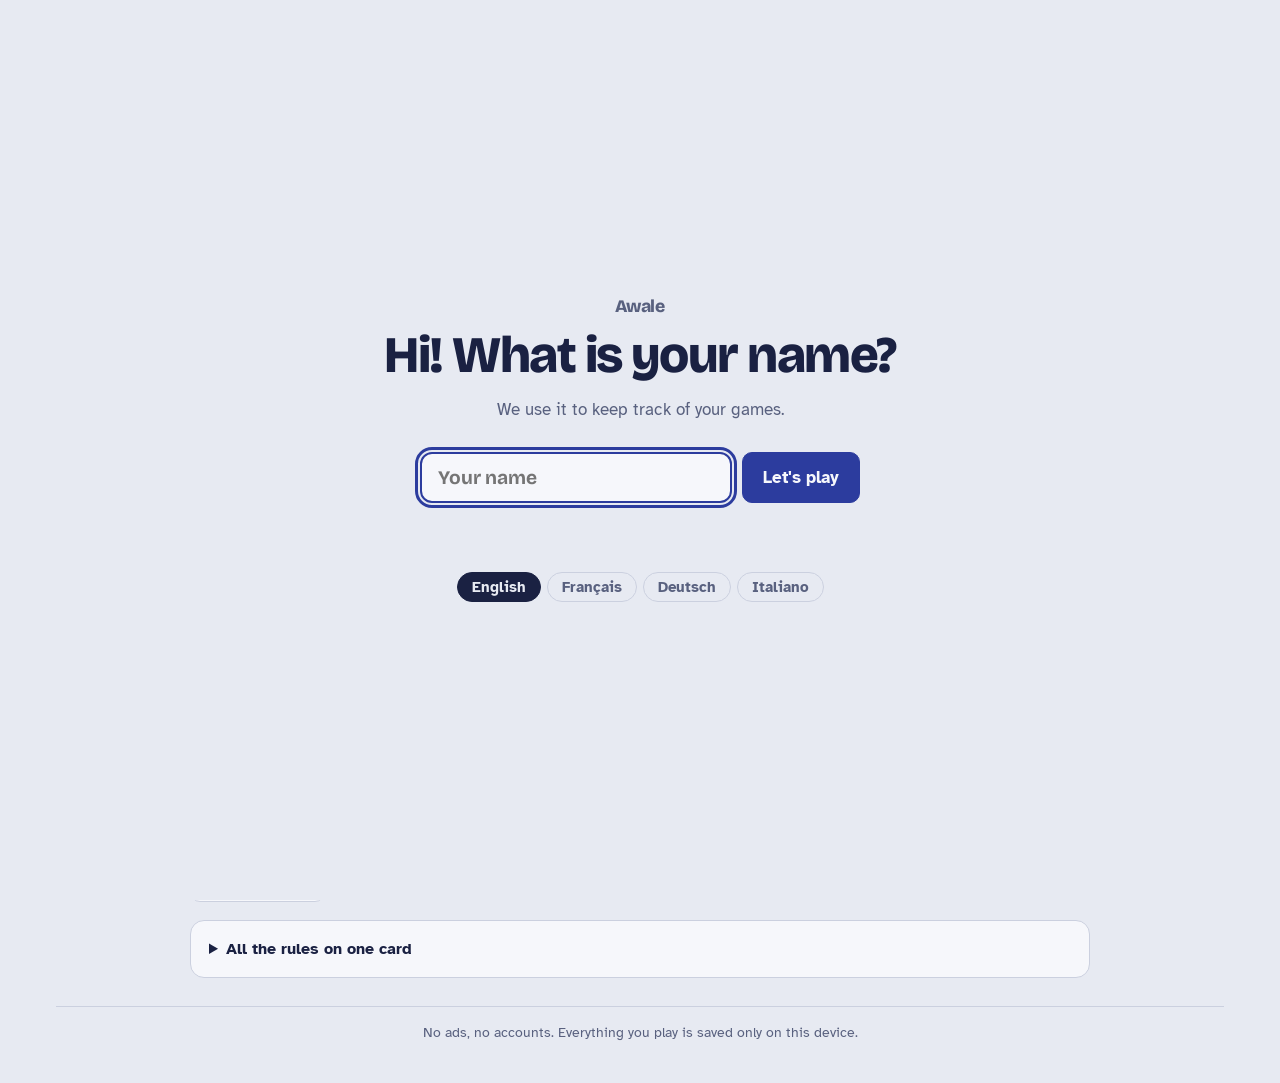
==== site/index.html @ 870e20c6 "Awale and Bao trainers: lessons, coach, computer levels, puzzles, rules videos (EN/FR/DE/IT)" ====
<!doctype html>
<html lang="en">
<head>
<meta charset="utf-8">
<meta name="viewport" content="width=device-width, initial-scale=1, viewport-fit=cover">
<title>Awale</title>
<meta name="description" content="Learn and play Awale (Oware), the African seed game: a 1-minute video, lessons, daily puzzles and a friendly computer opponent. For kids and beginners. EN / FR / DE / IT.">
<meta name="theme-color" content="#2c3c9e">
<link rel="icon" href="data:image/svg+xml,%3Csvg xmlns='http://www.w3.org/2000/svg' viewBox='0 0 64 64'%3E%3Crect width='64' height='64' rx='14' fill='%238b4a28'/%3E%3Ccircle cx='20' cy='24' r='9' fill='%233d1d0d'/%3E%3Ccircle cx='44' cy='24' r='9' fill='%233d1d0d'/%3E%3Ccircle cx='20' cy='44' r='9' fill='%233d1d0d'/%3E%3Ccircle cx='44' cy='44' r='9' fill='%233d1d0d'/%3E%3Ccircle cx='44' cy='44' r='4' fill='%23e4dfd2'/%3E%3Ccircle cx='20' cy='24' r='4' fill='%23e4dfd2'/%3E%3C/svg%3E">
<meta name="claude:viewport-fit-sides" content="cover">
<link rel="preconnect" href="https://fonts.googleapis.com">
<link rel="preconnect" href="https://fonts.gstatic.com" crossorigin>
<link rel="stylesheet" href="https://fonts.googleapis.com/css2?family=Bricolage+Grotesque:opsz,wght@12..96,500;12..96,700;12..96,800&family=Atkinson+Hyperlegible:ital,wght@0,400;0,700;1,400&family=IBM+Plex+Mono:wght@400;500&display=swap">
<style>
/* Layout: carved mahogany board on indigo-washed cloth; teaching sidebar to the right, stacked below on phones. */
:root {
  --bg: #e7eaf2;          /* indigo-washed cloth */
  --panel: #f6f7fb;
  --ink: #1a2142;         /* indigo ink */
  --muted: #59617f;
  --line: #cbd0df;
  --accent: #2c3c9e;      /* indigo dye */
  --wood: #8b4a28;
  --wood-hi: #a95f37;
  --wood-lo: #5c2d16;
  --hollow: #3d1d0d;
  --seed-a: #e4dfd2;      /* grey-ivory nicker seeds */
  --seed-b: #b8b2a3;
  --go: #2f9e6a;
  --no: #c8452f;
  --path: #f3e2b3;
  --capture: #ffb21e;
  --on-wood: #f5e6d6;
  --shadow: 0 1px 2px rgba(26, 33, 66, .08), 0 8px 24px rgba(26, 33, 66, .08);

  --f-display: "Bricolage Grotesque", "Avenir Next", "Segoe UI", system-ui, sans-serif;
  --f-body: "Atkinson Hyperlegible", "Segoe UI", system-ui, sans-serif;
  --f-mono: "IBM Plex Mono", ui-monospace, "SF Mono", Menlo, monospace;
}
@media (prefers-color-scheme: dark) {
  :root:not([data-theme="light"]) {
    --bg: #0f1220; --panel: #171b2d; --ink: #e5e8f4; --muted: #9aa1bd; --line: #2b3150;
    --accent: #8f9cf0; --wood: #6f3a1f; --wood-hi: #86492a; --wood-lo: #411f0d; --hollow: #241006;
    --seed-a: #dcd7ca; --seed-b: #a49e90; --go: #4cc48b; --no: #ef6a52; --path: #f1e1b6; --capture: #ffb83a;
    --on-wood: #f5e6d6; --shadow: 0 1px 2px rgba(0, 0, 0, .3), 0 10px 30px rgba(0, 0, 0, .35);
    color-scheme: dark;
  }
}
:root[data-theme="dark"] {
  --bg: #0f1220; --panel: #171b2d; --ink: #e5e8f4; --muted: #9aa1bd; --line: #2b3150;
  --accent: #8f9cf0; --wood: #6f3a1f; --wood-hi: #86492a; --wood-lo: #411f0d; --hollow: #241006;
  --seed-a: #dcd7ca; --seed-b: #a49e90; --go: #4cc48b; --no: #ef6a52; --path: #f1e1b6; --capture: #ffb83a;
  --on-wood: #f5e6d6; --shadow: 0 1px 2px rgba(0, 0, 0, .3), 0 10px 30px rgba(0, 0, 0, .35);
  color-scheme: dark;
}

* { box-sizing: border-box; }
[hidden] { display: none !important; }
html, body { background: var(--bg); color: var(--ink); }
body { margin: 0; font: 16px/1.5 var(--f-body); }
button, select { font: inherit; color: inherit; }

.app {
  max-width: 1200px; margin: 0 auto;
  padding-block: 20px 40px;
  padding-left: max(16px, env(safe-area-inset-left, 0px));
  padding-right: max(16px, env(safe-area-inset-right, 0px));
  display: flex; flex-direction: column; gap: 20px;
}

/* ---------- header ---------- */
.top { display: flex; flex-wrap: wrap; align-items: end; justify-content: space-between; gap: 12px 24px; }
.topbar { flex: 1 0 100%; display: flex; flex-wrap: wrap; align-items: center; justify-content: space-between; gap: 10px; }
.topbar-right { display: flex; align-items: center; gap: 10px; margin-left: auto; }
.brand h1 {
  font: 800 clamp(2.2rem, 5vw, 3.2rem)/0.9 var(--f-display);
  letter-spacing: -0.03em; margin: 0; color: var(--ink);
}
.tagline { margin: 6px 0 0; color: var(--muted); font-size: .95rem; }
.modes { display: flex; gap: 4px; padding: 4px; border-radius: 999px; background: var(--panel); border: 1px solid var(--line); flex-wrap: wrap; }
.modes button {
  border: 0; background: transparent; padding: 8px 16px; border-radius: 999px; cursor: pointer;
  font-weight: 700; font-size: .92rem; color: var(--muted);
}
.modes button[aria-selected="true"] { background: var(--accent); color: var(--panel); }
.modes button:focus-visible, .btn:focus-visible, .pit:focus-visible, select:focus-visible, input:focus-visible, summary:focus-visible {
  outline: 3px solid var(--accent); outline-offset: 2px;
}

.layout { display: grid; grid-template-columns: minmax(0, 1fr) 360px; gap: 24px; align-items: start; }
@media (max-width: 960px) { .layout { grid-template-columns: minmax(0, 1fr); } }
.layout.solo { grid-template-columns: minmax(0, 1fr); max-width: 900px; width: 100%; margin-inline: auto; }

/* move explanation under the board */
.explain { min-height: 3.3em; font-size: 1rem; line-height: 1.45; }
.explain p { margin: 0 0 2px; }
.explain .lead { font-weight: 700; }

/* trap-warnings switch */
.switch {
  margin-left: auto; display: inline-flex; align-items: center; gap: 10px; cursor: pointer;
  border: 1px solid var(--line); background: var(--panel); color: var(--ink);
  padding: 7px 12px 7px 8px; border-radius: 999px; font-size: .92rem;
}
.switch-track { width: 38px; height: 22px; border-radius: 999px; background: var(--line); position: relative; transition: background .15s; flex: none; }
.switch-knob { position: absolute; top: 3px; left: 3px; width: 16px; height: 16px; border-radius: 50%; background: var(--panel); box-shadow: 0 1px 2px rgba(0, 0, 0, .3); transition: transform .15s; }
.switch[aria-checked="true"] .switch-track { background: var(--go); }
.switch[aria-checked="true"] .switch-knob { transform: translateX(16px); }
.switch:focus-visible { outline: 3px solid var(--accent); outline-offset: 2px; }
@media (max-width: 560px) { .switch { margin-left: 0; } }

details.card > summary { cursor: pointer; font-weight: 700; }
.settings-body { display: flex; flex-direction: column; gap: 10px; margin-top: 12px; }
@media (max-width: 560px) {
  /* Five tabs: let the row scroll sideways instead of squeezing them. */
  .modes { width: 100%; display: flex; flex-wrap: nowrap; overflow-x: auto; border-radius: 14px; scrollbar-width: none; }
  .modes::-webkit-scrollbar { display: none; }
  .modes button { flex: none; padding: 8px 12px; border-radius: 10px; font-size: .85rem; white-space: nowrap; }
  .cap { font-size: .62rem; padding: 2px 4px; white-space: normal; width: max-content; max-width: 104%; text-align: center; line-height: 1.05; }
}

/* ---------- difficulty ---------- */
.difficulty { display: flex; flex-wrap: wrap; align-items: center; gap: 8px 14px; }
.seg { display: inline-flex; padding: 4px; gap: 4px; border-radius: 12px; background: var(--panel); border: 1px solid var(--line); }
.seg button {
  border: 0; background: transparent; cursor: pointer; padding: 8px 18px; border-radius: 9px;
  font: 700 1rem/1 var(--f-display); color: var(--muted);
}
.seg button[aria-pressed="true"] { color: var(--panel); }
#lvl-easy[aria-pressed="true"] { background: var(--go); }
#lvl-medium[aria-pressed="true"] { background: var(--accent); }
#lvl-hard[aria-pressed="true"] { background: var(--no); }
.seg button:focus-visible { outline: 3px solid var(--accent); outline-offset: 2px; }
.difficulty-note { color: var(--muted); font-size: .9rem; flex: 1 1 220px; min-width: 0; }

/* ---------- who plays ---------- */
.matchup { display: flex; flex-wrap: wrap; align-items: center; gap: 8px 10px; font: 700 clamp(1.1rem, 2.6vw, 1.35rem)/1.2 var(--f-display); }
.who { display: inline-flex; align-items: center; gap: 8px; font: 800 clamp(1.15rem, 2.8vw, 1.45rem)/1.2 var(--f-display); color: var(--ink); min-width: 0; }
.who-btn { border: 1px solid var(--line); background: var(--panel); padding: 5px 12px 5px 6px; border-radius: 999px; cursor: pointer; }
.who-btn:hover { border-color: var(--accent); }
.who-text { color: var(--muted); }
.caret { color: var(--muted); font-size: .8em; }
.avatar {
  --av: var(--accent);
  display: inline-grid; place-items: center; flex: none; width: 1.7em; height: 1.7em; border-radius: 30%;
  background: var(--av); color: #fff; font: 800 1em/1 var(--f-display);
}
.top-right { display: flex; flex-wrap: wrap; align-items: center; gap: 10px; }
.profile {
  display: inline-flex; align-items: center; gap: 8px; cursor: pointer; padding: 5px 12px 5px 5px;
  border-radius: 999px; border: 1px solid var(--line); background: var(--panel); font: 700 .95rem/1 var(--f-body); color: var(--ink);
}
.profile .avatar { width: 30px; height: 30px; font-size: .95rem; }
.profile:hover, .who-btn:hover { border-color: var(--accent); }
.profile:focus-visible, .who-btn:focus-visible, .tile:focus-visible { outline: 3px solid var(--accent); outline-offset: 3px; }
@media (max-width: 560px) { .top-right { width: 100%; } }

/* ---------- welcome: who's playing ---------- */
body.welcoming { overflow: hidden; }
.welcome {
  position: fixed; inset: 0; z-index: 50; overflow-y: auto; background: var(--bg);
  padding-top: max(24px, env(safe-area-inset-top, 0px)); padding-bottom: max(24px, env(safe-area-inset-bottom, 0px));
  padding-left: max(16px, env(safe-area-inset-left, 0px)); padding-right: max(16px, env(safe-area-inset-right, 0px));
}
.welcome-inner { min-height: 100%; max-width: 760px; margin: 0 auto; display: flex; flex-direction: column; align-items: center; justify-content: center; gap: 14px; text-align: center; }
.welcome-brand { margin: 0; font: 800 1.1rem/1 var(--f-display); letter-spacing: -0.01em; color: var(--muted); }
.welcome-title { margin: 0; font: 800 clamp(2rem, 6vw, 3.2rem)/1.05 var(--f-display); letter-spacing: -0.03em; text-wrap: balance; }
.welcome-sub { margin: 0 0 10px; color: var(--muted); font-size: 1.05rem; }
.welcome-grid { display: flex; flex-wrap: wrap; justify-content: center; gap: clamp(14px, 3vw, 26px); }
.tile {
  display: flex; flex-direction: column; align-items: center; gap: 8px; width: clamp(96px, 22vw, 136px);
  background: none; border: 0; padding: 6px; cursor: pointer; color: var(--ink); border-radius: 18px;
}
.avatar.big { width: 100%; height: auto; aspect-ratio: 1; border-radius: 22%; font-size: clamp(2.4rem, 8vw, 3.6rem); transition: transform .15s ease, box-shadow .15s ease; }
.tile:hover .avatar.big, .tile:focus-visible .avatar.big { transform: translateY(-3px); box-shadow: 0 0 0 4px var(--panel), 0 0 0 7px var(--ink); }
.avatar.plus { background: transparent; color: var(--muted); border: 3px dashed var(--line); font-weight: 400; }
.tile-name { font: 700 1.05rem/1.2 var(--f-display); max-width: 100%; overflow-wrap: anywhere; }
.tile-meta { color: var(--muted); font-size: .8rem; margin-top: -4px; }
.welcome-form { display: flex; flex-wrap: wrap; justify-content: center; gap: 10px; width: 100%; max-width: 440px; margin-top: 6px; }
.welcome-form input {
  flex: 1 1 200px; min-width: 0; padding: 12px 16px; border-radius: 12px; border: 2px solid var(--accent);
  background: var(--panel); color: var(--ink); font: 700 1.2rem/1.2 var(--f-display);
}
.welcome-form .btn { font-size: 1.05rem; padding: 12px 20px; }
.welcome-error { margin: 0; min-height: 1.4em; color: var(--no); font-weight: 700; }

/* ---------- games played ---------- */
.summary-note { font-weight: 400; color: var(--muted); }
.games-body { display: flex; flex-direction: column; gap: 10px; margin-top: 12px; }
.games-stats { margin: 0; }
.games-list { list-style: none; margin: 0; padding: 0; display: flex; flex-direction: column; gap: 6px; }
.games-list li { display: grid; grid-template-columns: 4.2em minmax(0, 1fr) auto; gap: 10px; align-items: baseline; font-variant-numeric: tabular-nums; }
.g-res { font: 700 .74rem/1 var(--f-body); letter-spacing: .06em; text-transform: uppercase; padding: 4px 0; text-align: center; border-radius: 999px; }
.g-won { background: color-mix(in srgb, var(--go) 22%, var(--panel)); }
.g-lost { background: color-mix(in srgb, var(--no) 18%, var(--panel)); }
.g-draw { background: var(--line); }
.g-meta { color: var(--muted); font-size: .85rem; }
.games-msg { margin: 0; color: var(--muted); font-size: .9rem; }
.copybox { display: block; width: 100%; height: 120px; margin-top: 6px; font: 400 .75rem/1.3 var(--f-mono); }

/* ---------- status ---------- */
.table { display: flex; flex-direction: column; gap: 14px; min-width: 0; }
.status {
  font: 700 clamp(1.15rem, 2.4vw, 1.45rem)/1.25 var(--f-display); letter-spacing: -0.01em;
  min-height: 1.8em; display: flex; align-items: center; gap: 10px; text-wrap: balance;
}
.status .chip {
  font: 700 .72rem/1 var(--f-body); letter-spacing: .08em; text-transform: uppercase;
  padding: 5px 9px; border-radius: 999px; background: var(--accent); color: var(--panel); flex: none;
}
.status .chip.north { background: var(--wood); color: var(--on-wood); }
.status .chip.done { background: var(--go); color: #fff; font-size: .95rem; padding: 6px 10px; }
.status .chip.retry { background: var(--capture); color: var(--hollow); font-size: .95rem; padding: 6px 10px; }
.status { flex-wrap: wrap; }
.status-btn { font: 700 1rem/1 var(--f-body); padding: 10px 16px; margin-left: 4px; }
.status .chip.name { text-transform: none; letter-spacing: 0; font-size: .95rem; padding: 6px 11px; }
.thinking::after { content: ""; display: inline-block; width: 1.2em; text-align: left; animation: dots 1.2s steps(4) infinite; }
@keyframes dots { 0% { content: ""; } 25% { content: "."; } 50% { content: ".."; } 75% { content: "..."; } }

/* ---------- board ---------- */
.board {
  position: relative;
  display: grid; grid-template-columns: minmax(64px, .16fr) minmax(0, 1fr) minmax(64px, .16fr); gap: clamp(8px, 1.5vw, 16px);
  padding: clamp(10px, 2vw, 22px);
  border-radius: clamp(18px, 4vw, 48px);
  background:
    repeating-linear-gradient(97deg, rgba(255, 255, 255, .035) 0 2px, transparent 2px 9px),
    repeating-linear-gradient(93deg, rgba(0, 0, 0, .06) 0 1px, transparent 1px 23px),
    linear-gradient(180deg, var(--wood-hi), var(--wood) 45%, var(--wood-lo));
  box-shadow: inset 0 2px 0 rgba(255, 255, 255, .18), inset 0 -4px 0 rgba(0, 0, 0, .25), var(--shadow);
}
.rows { display: flex; flex-direction: column; gap: 6px; min-width: 0; }
.row { display: grid; grid-template-columns: repeat(6, minmax(0, 1fr)); gap: clamp(5px, 1.2vw, 12px); }
.direction { display: flex; justify-content: center; color: var(--on-wood); opacity: .6; font-size: .72rem; letter-spacing: .1em; text-transform: uppercase; }
.direction span::before { content: "\2190  "; }
.direction span::after { content: "  \2192"; }

.pit, .store-well {
  position: relative;
  background: radial-gradient(circle at 50% 38%, var(--hollow) 0 55%, color-mix(in srgb, var(--hollow) 70%, var(--wood)) 100%);
  box-shadow: inset 0 6px 12px rgba(0, 0, 0, .55), inset 0 -2px 3px rgba(255, 255, 255, .12), 0 1px 0 rgba(255, 255, 255, .15);
}
.pit {
  aspect-ratio: 1; width: 100%; max-width: 100%;
  border: 0; border-radius: 50%; padding: 0; cursor: pointer;
  transition: transform .15s ease, box-shadow .15s ease;
}
.pit > * { pointer-events: none; }
.pit .seeds, .store-well .seeds { position: absolute; inset: 14%; }
.seed {
  position: absolute; width: 22%; aspect-ratio: 1; border-radius: 50%;
  translate: -50% -50%;
  background: radial-gradient(circle at 35% 30%, var(--seed-a), var(--seed-b) 70%, color-mix(in srgb, var(--seed-b) 70%, #000) 100%);
  box-shadow: 0 1px 2px rgba(0, 0, 0, .5);
}
.count {
  position: absolute; left: 50%; bottom: -4px; translate: -50% 0;
  min-width: 1.9em; padding: 1px 6px; border-radius: 999px;
  font: 700 .82rem/1.3 var(--f-body); font-variant-numeric: tabular-nums;
  background: var(--panel); color: var(--ink); box-shadow: 0 1px 3px rgba(0, 0, 0, .35);
}
.row-n .count { bottom: auto; top: -4px; }
.pname {
  position: absolute; top: 4px; left: 6px;
  font: 500 .72rem/1 var(--f-mono); color: var(--on-wood); opacity: .75;
}
.row-n .pname { top: auto; bottom: 4px; }
.order {
  position: absolute; top: 50%; left: 50%; translate: -50% -50%;
  font: 800 clamp(.9rem, 2.2vw, 1.25rem)/1 var(--f-display); color: var(--hollow);
  background: var(--path); border-radius: 999px; min-width: 1.7em; padding: 3px 5px; z-index: 2;
  box-shadow: 0 0 0 2px var(--hollow);
}
.order.multi { font-size: .75rem; }

.pit.legal { box-shadow: inset 0 6px 12px rgba(0, 0, 0, .55), 0 0 0 3px var(--go); }
.pit.legal:hover, .pit.legal.selected { transform: translateY(-2px); box-shadow: inset 0 6px 12px rgba(0, 0, 0, .55), 0 0 0 4px var(--go), 0 6px 14px rgba(0, 0, 0, .35); }
.pit.illegal { cursor: not-allowed; }
.pit.illegal.mine { box-shadow: inset 0 6px 12px rgba(0, 0, 0, .55), 0 0 0 3px color-mix(in srgb, var(--no) 75%, transparent); }
.pit.illegal.mine::after {
  content: ""; position: absolute; inset: 30%; z-index: 1;
  background:
    linear-gradient(45deg, transparent 44%, var(--no) 44% 56%, transparent 56%),
    linear-gradient(-45deg, transparent 44%, var(--no) 44% 56%, transparent 56%);
  opacity: 0; transition: opacity .15s;
}
.pit.illegal.mine:hover::after, .pit.illegal.mine.selected::after { opacity: .9; }
.pit.path { box-shadow: inset 0 6px 12px rgba(0, 0, 0, .55), 0 0 0 2px var(--path); }
.pit.last { box-shadow: inset 0 6px 12px rgba(0, 0, 0, .55), 0 0 0 2px var(--path), 0 0 0 5px color-mix(in srgb, var(--path) 45%, transparent); }
.pit.capture { box-shadow: inset 0 6px 12px rgba(0, 0, 0, .55), 0 0 0 5px var(--capture), 0 0 22px var(--capture); }
.cap {
  position: absolute; left: 50%; top: 50%; translate: -50% 60%; z-index: 3;
  font: 800 .78rem/1 var(--f-body); white-space: nowrap; padding: 4px 7px; border-radius: 999px;
  background: var(--capture); color: var(--hollow); box-shadow: 0 1px 4px rgba(0, 0, 0, .5);
}
.cap.no { background: var(--no); color: #fff; }
.pit.blocked { box-shadow: inset 0 6px 12px rgba(0, 0, 0, .55), 0 0 0 4px var(--no); }
.pit.source { box-shadow: inset 0 6px 12px rgba(0, 0, 0, .55), 0 0 0 4px var(--go); opacity: .85; }
.pit.active { box-shadow: inset 0 6px 12px rgba(0, 0, 0, .55), 0 0 0 4px var(--path), 0 0 16px var(--path); }
.pit.flash { animation: flash .5s ease 2; }
@keyframes flash { 50% { box-shadow: inset 0 6px 12px rgba(0, 0, 0, .55), 0 0 0 6px var(--capture), 0 0 26px var(--capture); } }
.pit.hint { animation: hint 1.1s ease-in-out 3; }
@keyframes hint { 50% { transform: translateY(-4px); box-shadow: inset 0 6px 12px rgba(0, 0, 0, .55), 0 0 0 6px var(--accent), 0 0 20px var(--accent); } }
.pit.shake { animation: shake .3s ease; }
@keyframes shake { 25% { translate: -4px 0; } 75% { translate: 4px 0; } }

.rating {
  position: absolute; top: 4px; right: 4px; z-index: 2;
  width: 12px; height: 12px; border-radius: 50%; border: 2px solid var(--hollow);
}
.row-n .rating { top: auto; bottom: 4px; }
.rating.win { background: var(--go); }
.rating.safe { background: var(--seed-a); }
.rating.risky { background: var(--no); }

.store { display: flex; flex-direction: column; align-items: center; gap: 6px; min-width: 0; }
.store-well { flex: 1; width: 100%; border-radius: 999px; min-height: 120px; }
.store-well .seeds { inset: 10% 14%; }
.store-well .seed { width: 26%; }
.store-label { font: 700 .72rem/1 var(--f-body); letter-spacing: .1em; text-transform: uppercase; color: var(--on-wood); opacity: .85; }
.store-count { font: 800 1.5rem/1 var(--f-display); color: var(--on-wood); font-variant-numeric: tabular-nums; }
.store.bump .store-count { animation: bump .5s ease; }
@keyframes bump { 40% { transform: scale(1.35); color: var(--capture); } }
.store.store-n { order: 0; }
.store.store-s { order: 2; }
.rows { order: 1; }

@media (max-width: 620px) {
  .board { grid-template-columns: minmax(0, 1fr); }
  .store { flex-direction: row; justify-content: space-between; padding: 0 6px; }
  .store-well { min-height: 0; height: 38px; flex: 1; }
  .store-well .seeds { inset: 12% 4%; }
  .store-well .seed { width: auto; height: 60%; aspect-ratio: 1; }
  .store-count { font-size: 1.25rem; min-width: 1.6em; text-align: right; }
  .store-label { min-width: 4.2em; }
  .count { font-size: .72rem; padding: 0 5px; }
  .pname { font-size: .6rem; top: 2px; left: 3px; }
  .row-n .pname { bottom: 2px; }
  .rating { width: 9px; height: 9px; top: 2px; right: 2px; border-width: 1px; }
}

.endcard {
  position: absolute; inset: 0; z-index: 5; border-radius: inherit;
  display: flex; flex-direction: column; align-items: center; justify-content: center; gap: 6px; text-align: center;
  background: color-mix(in srgb, var(--panel) 90%, transparent); backdrop-filter: blur(3px); padding: 16px;
}
.end-eyebrow { margin: 0; font: 700 .78rem/1 var(--f-body); letter-spacing: .1em; text-transform: uppercase; color: var(--muted); }
.end-title { margin: 0; font: 800 clamp(1.8rem, 5vw, 2.8rem)/1 var(--f-display); letter-spacing: -0.02em; }
.end-score { margin: 0 0 8px; font: 500 1.1rem/1.2 var(--f-mono); color: var(--muted); }

.legend { display: flex; flex-wrap: wrap; gap: 6px 16px; font-size: .85rem; color: var(--muted); }
.legend span { display: inline-flex; align-items: center; gap: 6px; }
.sw { width: 14px; height: 14px; border-radius: 50%; display: inline-block; background: var(--hollow); }
.sw-legal { box-shadow: 0 0 0 2px var(--go); }
.sw-illegal { box-shadow: 0 0 0 2px var(--no); }
.sw-path { box-shadow: 0 0 0 2px var(--path); }
.sw-capture { box-shadow: 0 0 0 2px var(--capture), 0 0 6px var(--capture); }

.actions { display: flex; flex-wrap: wrap; gap: 8px; }
.btn {
  border: 1px solid var(--line); background: var(--panel); color: var(--ink);
  padding: 9px 14px; border-radius: 10px; cursor: pointer; font-weight: 700; font-size: .92rem;
}
.btn:hover:not(:disabled) { border-color: var(--accent); }
.btn:disabled { opacity: .45; cursor: default; }
.btn.primary { background: var(--accent); border-color: var(--accent); color: var(--panel); }
.btn.ghost { background: transparent; }
.btn.warn { background: var(--no); border-color: var(--no); color: #fff; }

/* ---------- sidebar ---------- */
.side { display: flex; flex-direction: column; gap: 14px; min-width: 0; }
.card { background: var(--panel); border: 1px solid var(--line); border-radius: 14px; padding: 16px 18px; min-width: 0; }
.eyebrow { margin: 0; font: 700 .74rem/1 var(--f-body); letter-spacing: .1em; text-transform: uppercase; color: var(--muted); }
.card h2 { font: 800 1.45rem/1.15 var(--f-display); letter-spacing: -0.01em; margin: 8px 0 6px; text-wrap: balance; }
.card p { margin: 0 0 10px; }

.lesson { border-color: var(--accent); }
.lesson-top { display: flex; justify-content: space-between; align-items: center; gap: 8px; }
.dots { display: flex; gap: 5px; list-style: none; margin: 0; padding: 0; }
.dots li { width: 9px; height: 9px; border-radius: 50%; background: var(--line); }
.dots li.done { background: var(--go); }
.dots li.current { background: var(--accent); }
.task { font-weight: 700; padding: 10px 12px; border-radius: 10px; background: color-mix(in srgb, var(--accent) 10%, var(--panel)); }
.lesson-result { padding: 10px 12px; border-radius: 10px; margin-bottom: 10px; }
.lesson-result.ok { background: color-mix(in srgb, var(--go) 16%, var(--panel)); }
.lesson-result.fail { background: color-mix(in srgb, var(--no) 14%, var(--panel)); }
.lesson-nav { display: flex; flex-wrap: wrap; gap: 8px; }

#coach-body p { margin: 0 0 2px; }
#coach-body .lead { font-weight: 700; }
#coach-body ul { margin: 0 0 8px; padding-left: 1.1em; }
#coach-body li { margin-bottom: 4px; }
.mono { font-family: var(--f-mono); font-size: .9em; }
.tag {
  display: inline-block; font: 700 .7rem/1 var(--f-body); letter-spacing: .08em; text-transform: uppercase;
  padding: 4px 7px; border-radius: 999px; vertical-align: 1px;
}
.tag.best { background: color-mix(in srgb, var(--go) 22%, var(--panel)); color: var(--ink); }
.tag.good { background: color-mix(in srgb, var(--go) 12%, var(--panel)); color: var(--ink); }
.tag.dubious { background: color-mix(in srgb, var(--path) 35%, var(--panel)); color: var(--ink); }
.tag.mistake { background: color-mix(in srgb, var(--no) 25%, var(--panel)); color: var(--ink); }
/* ---------- coach alert banner ---------- */
.alert {
  display: grid; grid-template-columns: auto minmax(0, 1fr); gap: 14px; align-items: start;
  padding: 14px 16px; border-radius: 14px; border: 2px solid var(--no);
  background: color-mix(in srgb, var(--no) 13%, var(--panel)); color: var(--ink);
  box-shadow: 0 0 0 4px color-mix(in srgb, var(--no) 18%, transparent), var(--shadow);
  animation: alert-in .35s cubic-bezier(.2, 1.4, .4, 1);
}
.alert.soft {
  border-color: var(--capture); box-shadow: var(--shadow);
  background: color-mix(in srgb, var(--capture) 14%, var(--panel));
}
.alert.tip {
  border-color: var(--go);
  background: color-mix(in srgb, var(--go) 12%, var(--panel));
  box-shadow: 0 0 0 4px color-mix(in srgb, var(--go) 18%, transparent), var(--shadow);
}
.alert-icon {
  width: 40px; height: 40px; border-radius: 50%; display: grid; place-items: center;
  font: 800 1.5rem/1 var(--f-display); background: var(--no); color: #fff;
}
.alert.tip .alert-icon { background: var(--go); }
.alert.soft .alert-icon { background: var(--capture); color: var(--hollow); width: 32px; height: 32px; font-size: 1.15rem; }
.alert-main { min-width: 0; }
.alert-main p { margin: 0 0 6px; }
.alert-title { font: 800 clamp(1.15rem, 2.6vw, 1.4rem)/1.2 var(--f-display); letter-spacing: -0.01em; }
.alert.soft .alert-title { font-size: 1.05rem; }
.alert-cost { font-size: 1rem; }
.alert ul { margin: 0 0 12px; padding-left: 1.1em; }
.alert li { margin-bottom: 3px; }
.btn.subtle { background: transparent; border-color: color-mix(in srgb, var(--no) 50%, var(--line)); font-weight: 400; }
@keyframes alert-in { from { transform: translateY(-6px) scale(.98); opacity: .4; } }
.pit.warn-pit { box-shadow: inset 0 6px 12px rgba(0, 0, 0, .55), 0 0 0 5px var(--no), 0 0 22px var(--no); animation: pulse-red 1s ease-in-out infinite; }
.pit.better-pit { box-shadow: inset 0 6px 12px rgba(0, 0, 0, .55), 0 0 0 5px var(--go), 0 0 22px var(--go); animation: pulse-go 1s ease-in-out infinite; }
@keyframes pulse-red { 50% { box-shadow: inset 0 6px 12px rgba(0, 0, 0, .55), 0 0 0 8px var(--no), 0 0 30px var(--no); } }
@keyframes pulse-go { 50% { box-shadow: inset 0 6px 12px rgba(0, 0, 0, .55), 0 0 0 8px var(--go), 0 0 30px var(--go); } }
.pit.threat-pit { box-shadow: inset 0 6px 12px rgba(0, 0, 0, .55), 0 0 0 3px var(--no); }
.pit.threat-pit .cap { translate: -50% -130%; }
.pit.danger-pit { box-shadow: inset 0 6px 12px rgba(0, 0, 0, .55), 0 0 0 4px var(--no); }
.cap.go { background: var(--go); color: #fff; }
@media (max-width: 560px) { .alert { grid-template-columns: minmax(0, 1fr); gap: 8px; } .alert-icon { width: 32px; height: 32px; font-size: 1.2rem; } }
.warnbox { border-left: 4px solid var(--no); padding: 4px 0 4px 12px; margin-bottom: 10px; }
.btnrow { display: flex; flex-wrap: wrap; gap: 8px; }

.field { display: flex; flex-direction: column; gap: 4px; }
.field label { font-size: .85rem; color: var(--muted); }
select { padding: 8px 10px; border-radius: 8px; border: 1px solid var(--line); background: var(--bg); max-width: 100%; }
.check { display: flex; gap: 10px; align-items: flex-start; font-size: .95rem; cursor: pointer; }
.check input { margin-top: 4px; accent-color: var(--accent); width: 16px; height: 16px; flex: none; }

.table .card { margin-top: 4px; }
.log-list { margin: 10px 0 0; padding: 0; list-style: none; max-height: 240px; overflow-y: auto; font: 400 .92rem/1.45 var(--f-body); display: flex; flex-direction: column; gap: 2px; }
.log-list li { display: grid; grid-template-columns: 2.4em 1fr; gap: 6px; }
.log-list .n { color: var(--muted); text-align: right; font-variant-numeric: tabular-nums; }
.log-list .who-1 { color: var(--muted); }
.log-list .empty { display: block; color: var(--muted); font-family: var(--f-body); }

.rules ul { margin: 10px 0 0; padding-left: 1.1em; }
.rules li { margin-bottom: 6px; }

@media (prefers-reduced-motion: reduce) {
  *, *::before, *::after { animation-duration: .01ms !important; animation-iteration-count: 1 !important; transition: none !important; }
}

/* ---------- language ---------- */
.lang-select {
  font: 700 .9rem/1 var(--f-body); padding: 9px 10px; border-radius: 999px;
  border: 1px solid var(--line); background: var(--panel); color: var(--ink); cursor: pointer;
}
.welcome-langs { display: flex; flex-wrap: wrap; justify-content: center; gap: 6px; margin-top: 18px; }
.lang-btn {
  border: 1px solid var(--line); background: transparent; color: var(--muted); cursor: pointer;
  padding: 7px 14px; border-radius: 999px; font: 700 .92rem/1 var(--f-body);
}
.lang-btn[aria-pressed="true"] { background: var(--ink); border-color: var(--ink); color: var(--bg); }
.lang-btn:focus-visible, .lang-select:focus-visible { outline: 3px solid var(--accent); outline-offset: 2px; }

/* ---------- rules video (own tab) ---------- */
.video-view { display: flex; flex-direction: column; align-items: center; gap: 12px; text-align: center; max-width: 960px; width: 100%; margin: 0 auto; }
.video-view .video-title { margin: 8px 0 0; font: 800 clamp(1.6rem, 4vw, 2.4rem)/1.1 var(--f-display); letter-spacing: -0.02em; text-wrap: balance; }
.video-view .video-sub { margin: 0 0 4px; color: var(--muted); }
.video-view video { display: block; width: 100%; max-width: 100%; aspect-ratio: 16 / 9; border-radius: 14px; background: var(--ink); box-shadow: var(--shadow); }
.video-view .btn { margin-top: 6px; }

/* ---------- puzzles ---------- */
.puzzle { border-color: var(--capture); }
.pz-badges { display: flex; gap: 6px; flex-wrap: wrap; }
.pz-badge { font: 700 .72rem/1 var(--f-body); letter-spacing: .06em; text-transform: uppercase; padding: 5px 9px; border-radius: 999px; }
.pz-badge.daily { background: var(--capture); color: var(--hollow); }
.pz-badge.streak { background: color-mix(in srgb, var(--go) 22%, var(--panel)); color: var(--ink); }
.pz-head { display: flex; flex-wrap: wrap; align-items: baseline; gap: 4px 14px; }
.stars { display: inline-flex; gap: 2px; font-size: 1.35rem; line-height: 1; margin-left: 4px; }
.stars i { font-style: normal; color: var(--line); }
.stars i.on { color: var(--capture); }
.stars.small { font-size: .8rem; }
.pz-all { margin-top: 12px; }
.pz-all > summary { cursor: pointer; font-weight: 700; }
.pz-grid { display: grid; grid-template-columns: repeat(auto-fill, minmax(44px, 1fr)); gap: 6px; margin-top: 10px; }
.pz-tile {
  aspect-ratio: 1; border-radius: 10px; border: 1px solid var(--line); background: var(--bg); color: var(--ink);
  font: 700 .95rem/1 var(--f-body); cursor: pointer; font-variant-numeric: tabular-nums; position: relative;
}
.pz-tile.solved { background: color-mix(in srgb, var(--go) 18%, var(--panel)); border-color: color-mix(in srgb, var(--go) 50%, var(--line)); }
.pz-tile.s3 { background: color-mix(in srgb, var(--capture) 40%, var(--panel)); border-color: var(--capture); }
.pz-tile.daily { box-shadow: 0 0 0 2px var(--capture); }
.pz-tile.current { outline: 3px solid var(--accent); outline-offset: 1px; }
.pz-tile:focus-visible { outline: 3px solid var(--accent); outline-offset: 2px; }

.pz-score { display: grid; grid-template-columns: auto 1fr; gap: 2px 14px; margin: 8px 0; font-variant-numeric: tabular-nums; }
.pz-score-label { color: var(--muted); font-weight: 700; }
.pz-tip { margin-top: 6px; }

/* ---------- footer ---------- */
.foot { margin-top: 8px; padding-top: 16px; border-top: 1px solid var(--line); color: var(--muted); font-size: .85rem; text-align: center; }
.foot p { margin: 0; }

/* ---------- game switch and picker (Awale / Bao) ---------- */
.games-switch { display: inline-flex; padding: 3px; gap: 3px; border-radius: 999px; background: var(--panel); border: 1px solid var(--line); }
.games-switch a { padding: 6px 12px; border-radius: 999px; font: 700 .9rem/1 var(--f-display); color: var(--muted); text-decoration: none; }
.games-switch a[aria-current="page"] { background: var(--ink); color: var(--panel); }
.games-switch a:hover:not([aria-current]) { color: var(--ink); }
.games-switch a:focus-visible { outline: 3px solid var(--accent); outline-offset: 2px; }
.game-pick { display: flex; flex-wrap: wrap; justify-content: center; gap: clamp(16px, 4vw, 34px); }
.tile.game { width: clamp(140px, 36vw, 200px); }
.tile.game .tile-meta { margin-top: 0; text-wrap: balance; }
.game-art {
  width: 100%; aspect-ratio: 1.45; border-radius: 22%; display: grid; gap: 7%; padding: 13% 10%;
  background: linear-gradient(180deg, var(--wood-hi), var(--wood) 45%, var(--wood-lo));
  box-shadow: inset 0 2px 0 rgba(255, 255, 255, .18), inset 0 -4px 0 rgba(0, 0, 0, .25);
  transition: transform .15s ease, box-shadow .15s ease;
  --hole: radial-gradient(circle, var(--seed-a) 0 13%, transparent 14%), radial-gradient(circle at 50% 40%, var(--hollow) 0 60%, color-mix(in srgb, var(--hollow) 70%, var(--wood)) 70%, transparent 71%);
  background-origin: content-box;
}
.game-art.awale { grid-template: repeat(2, 1fr) / repeat(6, 1fr); padding: 20% 10%; }
.game-art.bao { grid-template: repeat(4, 1fr) / repeat(8, 1fr); gap: 5%; }
.game-art::before { content: none; }
.tile.game:hover .game-art, .tile.game:focus-visible .game-art { transform: translateY(-3px); box-shadow: 0 0 0 4px var(--panel), 0 0 0 7px var(--ink); }
.game-art i { align-self: center; justify-self: center; height: 100%; aspect-ratio: 1; max-width: 100%; border-radius: 50%; background: var(--hole); box-shadow: inset 0 2px 4px rgba(0, 0, 0, .5); }

/* ---------- Bao rules switch ---------- */
.rules-mode { display: flex; flex-wrap: wrap; align-items: center; gap: 6px 12px; }
.seg.small button { padding: 6px 12px; font-size: .88rem; }
#rules-learner[aria-pressed="true"] { background: var(--go); }
#rules-advanced[aria-disabled="true"] { opacity: .6; cursor: help; }
.flash-note { color: var(--ink); }

/* ---------- Bao board: 4 x 8 ---------- */
.board.bao-board { grid-template-columns: minmax(0, 1fr); gap: 8px; max-width: 760px; margin-inline: auto; width: 100%; }
.bao-rows {
  order: 1; min-width: 0;
  display: grid; grid-template-columns: repeat(8, minmax(0, 1fr)); grid-template-rows: auto auto 6px auto auto;
  gap: clamp(4px, 1vw, 10px) clamp(4px, 1vw, 10px);
}
.bao-mid {
  z-index: 0; margin: calc(-1 * clamp(3px, .7vw, 7px)) calc(-1 * clamp(4px, .8vw, 8px)); border-radius: 18px;
  background: linear-gradient(180deg, transparent calc(50% - 1px), rgba(0, 0, 0, .3) calc(50% - 1px) calc(50% + 1px), transparent calc(50% + 1px)), rgba(255, 226, 170, .13);
  box-shadow: inset 0 0 0 1px rgba(255, 226, 170, .18);
}
.bao-board .store { flex-direction: row; justify-content: space-between; align-items: baseline; padding: 0 8px; }
.bao-board .store-count { font-size: 1.15rem; }
.bao-board .store-count::after { content: " \25CF"; color: var(--seed-a); font-size: .7em; }
.bpit .seed { width: 24%; }
.bpit { z-index: 1; }
.bpit.kichwa { border-radius: 38%; }
.bpit .count { font-size: .74rem; padding: 0 5px; min-width: 1.7em; }
.bpit[data-p="1"] .count { bottom: auto; top: -4px; }
.bpit.selected { z-index: 3; }
.bpit .arrow {
  position: absolute; z-index: 4; pointer-events: auto; cursor: pointer;
  width: clamp(28px, 5.4vw, 40px); height: clamp(28px, 5.4vw, 40px); border-radius: 50%;
  display: grid; place-items: center; font: 800 clamp(1rem, 2.6vw, 1.3rem)/1 var(--f-display);
  background: var(--panel); color: var(--ink); border: 3px solid var(--go); box-shadow: 0 3px 8px rgba(0, 0, 0, .4);
  translate: -50% -50%;
}
.bpit .arrow.on { background: var(--go); color: #fff; }
.bpit .arrow:hover { transform: scale(1.12); }
.bpit .arrow.a-right { left: 100%; top: 50%; }
.bpit .arrow.a-left { left: 0; top: 50%; }
.bpit .arrow.a-up { left: 50%; top: 0; }
.bpit .arrow.a-down { left: 50%; top: 100%; }
.bpit .rating { position: absolute; top: 4px; right: 4px; width: 9px; height: 9px; border-radius: 50%; }
.bpit .cap { z-index: 3; }
.legend .sw-front { border-radius: 4px; background: color-mix(in srgb, var(--wood) 70%, #ffe2aa); }
@media (max-width: 620px) {
  .bao-board .store { padding: 0 4px; }
  .bpit .count { font-size: .58rem; padding: 0 3px; min-width: 1.5em; bottom: 1px; opacity: .92; }
  .bpit[data-p="1"] .count { top: 1px; bottom: auto; }
}
</style>
</head>
<body>
<div class="welcome" id="welcome" hidden>
  <div class="welcome-inner">
    <p class="welcome-brand">Awale</p>
    <h2 class="welcome-title" id="welcome-title">Who's playing?</h2>
    <p class="welcome-sub" id="welcome-sub"></p>
    <div class="welcome-grid" id="welcome-grid"></div>
    <div class="game-pick" id="game-pick" hidden>
      <button class="tile game" data-game="awale"><span class="game-art awale" aria-hidden="true"><i></i><i></i><i></i><i></i><i></i><i></i><i></i><i></i><i></i><i></i><i></i><i></i></span><span class="tile-name">Awale</span><span class="tile-meta" data-i18n="pick.awale"></span></button>
      <button class="tile game" data-game="bao"><span class="game-art bao" aria-hidden="true"><i></i><i></i><i></i><i></i><i></i><i></i><i></i><i></i><i></i><i></i><i></i><i></i><i></i><i></i><i></i><i></i><i></i><i></i><i></i><i></i><i></i><i></i><i></i><i></i><i></i><i></i><i></i><i></i><i></i><i></i><i></i><i></i></span><span class="tile-name">Bao</span><span class="tile-meta" data-i18n="pick.bao"></span></button>
    </div>
    <form class="welcome-form" id="welcome-form" hidden>
      <input id="welcome-name" type="text" maxlength="14" autocomplete="off" spellcheck="false" data-i18n-aria="welcome.ph">
      <button class="btn primary" type="submit" id="welcome-go">Let's play</button>
    </form>
    <p class="welcome-error" id="welcome-error" aria-live="polite"></p>
    <button class="btn ghost" id="welcome-cancel" hidden>Cancel</button>
    <div class="welcome-langs" id="welcome-langs" role="group" data-i18n-aria="lang.label"></div>
  </div>
</div>

<div class="app">
  <header class="top">
    <div class="topbar">
      <nav class="games-switch" data-i18n-aria="game.switch">
        <a href="./" id="go-awale" aria-current="page">Awale</a>
        <a href="bao.html" id="go-bao">Bao</a>
      </nav>
      <div class="topbar-right">
        <select class="lang-select" id="lang-select" data-i18n-aria="lang.label"></select>
        <button class="profile" id="btn-profile" data-i18n-aria="profile.aria"></button>
      </div>
    </div>
    <div class="brand">
      <h1>Awale</h1>
      <p class="tagline" data-i18n="app.tagline"></p>
    </div>
    <div class="top-right">
    <nav class="modes" role="tablist" aria-label="Mode">
      <button id="mode-video" role="tab" data-mode="video" data-i18n="mode.video"></button>
      <button id="mode-learn" role="tab" data-mode="learn" data-i18n="mode.learn"></button>
      <button id="mode-puzzle" role="tab" data-mode="puzzle" data-i18n="mode.puzzle"></button>
      <button id="mode-cpu" role="tab" data-mode="cpu" data-i18n="mode.cpu"></button>
      <button id="mode-duo" role="tab" data-mode="duo" data-i18n="mode.duo"></button>
    </nav>
    </div>
  </header>

  <section class="video-view" id="video-view" hidden>
    <h2 class="video-title" data-i18n="video.title"></h2>
    <p class="video-sub" data-i18n="video.sub"></p>
    <video id="rules-video" controls preload="metadata" playsinline></video>
    <button class="btn primary" id="video-start" data-i18n="video.start"></button>
  </section>

  <main class="layout solo" id="layout">
    <section class="table" aria-label="Board">
      <section class="card puzzle" id="puzzle-card" hidden>
        <div class="lesson-top">
          <span class="eyebrow" id="pz-step"></span>
          <span class="pz-badges"><span class="pz-badge daily" id="pz-daily" hidden></span><span class="pz-badge streak" id="pz-streak" hidden></span></span>
        </div>
        <div class="pz-head">
          <h2 id="pz-title"></h2>
          <span id="pz-best"></span>
        </div>
        <p class="task" id="pz-task"></p>
        <div class="lesson-nav">
          <button class="btn" id="pz-prev" data-i18n="lesson.prev"></button>
          <button class="btn" id="pz-next-card" data-i18n="puzzle.next"></button>
          <button class="btn" id="pz-today" hidden></button>
        </div>
        <details class="pz-all">
          <summary><span data-i18n="puzzle.all"></span> <span class="summary-note" id="pz-progress"></span></summary>
          <div class="pz-grid" id="pz-grid"></div>
        </details>
      </section>
      <section class="card lesson" id="lesson-card" hidden>
        <div class="lesson-top">
          <span class="eyebrow" id="lesson-step"></span>
          <ol class="dots" id="lesson-dots"></ol>
        </div>
        <h2 id="lesson-title"></h2>
        <p id="lesson-intro"></p>
        <p class="task" id="lesson-task"></p>
        <div class="lesson-result" id="lesson-result" hidden></div>
        <div class="lesson-nav">
          <button class="btn" id="lesson-prev" data-i18n="lesson.prev"></button>
          <button class="btn" id="lesson-retry" data-i18n="lesson.reset"></button>
          <button class="btn primary" id="lesson-next">Next lesson</button>
        </div>
      </section>
      <div class="matchup" id="matchup" hidden>
        <span class="who" id="who-0"></span>
        <span class="who-text" data-i18n="who.plays"></span>
        <button class="who who-btn" id="who-1" data-i18n-aria="who.change" hidden></button>
        <span class="who-text" id="who-end" data-i18n="who.computer"></span>
      </div>
      <div class="difficulty" id="difficulty" hidden>
        <span class="eyebrow" id="difficulty-label" data-i18n="level.label"></span>
        <div class="seg" role="group" aria-labelledby="difficulty-label">
          <button data-level="easy" id="lvl-easy" data-i18n="level.easy"></button>
          <button data-level="medium" id="lvl-medium" data-i18n="level.medium"></button>
          <button data-level="hard" id="lvl-hard" data-i18n="level.hard"></button>
        </div>
        <span class="difficulty-note" id="difficulty-note"></span>
      </div>
      <div class="status" id="status" aria-live="polite"></div>
      <div class="alert" id="alert" role="alert" hidden></div>

      <div class="board" id="board">
        <div class="store store-n" id="store-1">
          <span class="store-label" id="label-1">North</span>
          <div class="store-well"><div class="seeds"></div></div>
          <span class="store-count">0</span>
        </div>
        <div class="rows">
          <div class="row row-n" id="row-n"></div>
          <div class="direction" aria-hidden="true"><span data-i18n="direction"></span></div>
          <div class="row row-s" id="row-s"></div>
        </div>
        <div class="store store-s" id="store-0">
          <span class="store-label" id="label-0">South</span>
          <div class="store-well"><div class="seeds"></div></div>
          <span class="store-count">0</span>
        </div>
        <div class="endcard" id="endcard" hidden>
          <p class="end-eyebrow" id="end-reason"></p>
          <p class="end-title" id="end-title"></p>
          <p class="end-score" id="end-score"></p>
          <button class="btn primary" id="end-new" data-i18n="end.again"></button>
        </div>
      </div>

      <div class="explain" id="coach-body" aria-live="polite"></div>

      <div class="legend" aria-hidden="true">
        <span><i class="sw sw-legal"></i><span data-i18n="legend.can"></span></span>
        <span><i class="sw sw-illegal"></i><span data-i18n="legend.not"></span></span>
        <span><i class="sw sw-path"></i><span data-i18n="legend.path"></span></span>
        <span><i class="sw sw-capture"></i><span data-i18n="legend.win"></span></span>
      </div>

      <div class="actions">
        <button class="btn" id="btn-undo" data-i18n="btn.undo"></button>
        <button class="btn" id="btn-hint" data-i18n="btn.hint"></button>
        <button class="btn" id="btn-split" data-i18n="btn.split" hidden></button>
        <button class="btn ghost" id="btn-new" data-i18n="btn.new"></button>
        <button class="switch" id="btn-warn" role="switch" aria-checked="true">
          <span class="switch-track" aria-hidden="true"><span class="switch-knob"></span></span>
          <span><span data-i18n="warn.label"></span> <b id="warn-state"></b></span>
        </button>
      </div>
      <details class="card games" id="games-card">
        <summary><span data-i18n="games.title"></span> <span class="summary-note" id="games-count"></span></summary>
        <div class="games-body">
          <p class="games-stats" id="games-stats"></p>
          <ol class="games-list" id="games-list"></ol>
          <div class="btnrow">
            <button class="btn" id="games-copy" data-i18n="games.copy"></button>
            <button class="btn subtle" id="games-clear"></button>
          </div>
          <p class="games-msg" id="games-msg" aria-live="polite"></p>
        </div>
      </details>

      <details class="card log" id="moves">
        <summary data-i18n="moves.title"></summary>
        <ol class="log-list" id="log"></ol>
      </details>

      <details class="card settings" id="settings">
        <summary data-i18n="settings.title"></summary>
        <div class="settings-body">
        <label class="check" id="field-adaptive"><input type="checkbox" id="opt-adaptive"> <span data-i18n="settings.adaptive"></span></label>
        <label class="check"><input type="checkbox" id="opt-ratings"> <span data-i18n="settings.ratings"></span></label>
        <div class="field">
          <label for="opt-speed" data-i18n="settings.speed"></label>
          <select id="opt-speed">
            <option value="420" data-i18n="speed.slow"></option>
            <option value="220" data-i18n="speed.normal"></option>
            <option value="90" data-i18n="speed.fast"></option>
            <option value="0" data-i18n="speed.instant"></option>
          </select>
        </div>
        <div class="field" id="field-first">
          <label for="opt-first" data-i18n="settings.first"></label>
          <select id="opt-first">
            <option value="0" data-i18n="first.you"></option>
            <option value="1" data-i18n="first.cpu"></option>
          </select>
        </div>
      </div>
      </details>

      <details class="card rules" id="rules-card">
        <summary data-i18n="rules.title"></summary>
        <ul>
          <li data-i18n="rules.1"></li>
          <li data-i18n="rules.2"></li>
          <li data-i18n="rules.3"></li>
          <li data-i18n="rules.4"></li>
          <li data-i18n="rules.5"></li>
          <li data-i18n="rules.6"></li>
          <li data-i18n="rules.7"></li>
        </ul>
      </details>
    </section>

  </main>
  <footer class="foot"><p data-i18n="foot.privacy"></p></footer>
</div>

<script>
/*
 * Feature switches.
 * premium: puzzles tab and "Copy games for analysis". On for local development and the private
 * preview; build.js turns it off in site/ (the public Netlify version).
 */
(function (root) {
  'use strict';
  root.Awale = root.Awale || {};
  root.Awale.CONFIG = { premium: false };
})(typeof window !== 'undefined' ? window : globalThis);
</script>
<script>
/*
 * All app text in English, French, German and Italian.
 * t('key', { name: 'Leo' }) fills {name}. Missing keys fall back to English.
 * Wording is for kids 7-10 and beginner adults: short sentences, "you"/"tu"/"du".
 */
(function (root) {
  'use strict';

  const LANGS = [
    { id: 'en', label: 'English', short: 'EN' },
    { id: 'fr', label: 'Français', short: 'FR' },
    { id: 'de', label: 'Deutsch', short: 'DE' },
    { id: 'it', label: 'Italiano', short: 'IT' },
  ];

  const S = {};

  S.en = {
    'pick.title': 'What do you want to play, {name}?',
    'pick.sub': 'You can switch at any time at the top of the page.',
    'pick.awale': '2 rows · West Africa · the easiest to start',
    'pick.bao': '4 rows · East Africa · long chains of moves',
    'game.switch': 'Game',
    'bao.tagline': 'The great seed game of East Africa. Empty your opponent\'s front row to win.',
    'bao.rules': 'Rules',
    'bao.learner': 'Learner',
    'bao.advanced': 'Advanced',
    'bao.advancedSoon': 'Advanced rules (the house and seeds in hand) are coming soon.',
    'bao.learnerNote': 'Learner rules: 2 seeds in every pit, no house.',
    'bao.front': 'front row',
    'bao.seeds': '{n} seeds',
    'bao.idle': 'Tap one of your pits with 2 or more seeds, then choose which way to sow.',
    'bao.idleMust': 'You can capture this turn, so only capturing moves are allowed (green).',
    'bao.pickDir': 'Now tap an arrow to choose the direction.',
    'bao.r.notYours': 'That pit is on your opponent\'s side.',
    'bao.r.tooFew': 'You need at least 2 seeds in a pit to start.',
    'bao.r.mustCapture': 'You can capture this turn, and capturing is compulsory. Pick a green pit.',
    'bao.r.innerFirst': 'When you can\'t capture, start from your front row if you can.',
    'bao.r.dir': 'That direction doesn\'t capture. Capturing is compulsory, so take the other arrow.',
    'bao.dir.right': 'to the right',
    'bao.dir.left': 'to the left',
    'bao.dir.up': 'up',
    'bao.dir.down': 'down',
    'bao.d.first': '{n} go {dir}.',
    'bao.d.relay1': 'The last seed lands on seeds once, so you pick them up and keep going.',
    'bao.d.relayN': 'The last seed lands on seeds {k} times; each time you pick them up and keep going.',
    'bao.d.capture1': '<b>You capture {n}</b> and sow them again from the end of your front row.',
    'bao.d.captureN': '<b>You capture {n}</b> in {k} captures, each sown again from the end of your front row.',
    'bao.d.noCapture': 'No capture: the move ends when the last seed lands in an empty pit.',
    'bao.d.big': '16 or more seeds: this turn can\'t capture.',
    'bao.d.wins': '<b>This empties your opponent\'s front row: you win!</b>',
    'bao.t.danger': 'After this move, {opp} can capture <b>{n}</b> of your seeds on the very next turn.',
    'bao.t.dangerLose': 'After this move, {opp} can empty your front row and win.',
    'bao.t.missed': 'Another move captures <b>{n}</b> seeds.',
    'bao.t.missedWin': 'Another move wins the game right now.',
    'bao.t.tryWin': 'The highlighted move captures {n} and keeps your seeds safer.',
    'bao.t.trySafe': 'The highlighted move keeps your seeds safer.',
    'bao.a.instead': 'Play the highlighted move',
    'bao.a.anyway': 'Play mine anyway',
    'bao.after.danger': 'Careful: {opp} can now capture {n} of your seeds',
    'bao.cpu.played': 'The computer moved.',
    'bao.cpu.took': 'The computer moved and captured {n} of your seeds.',
    'bao.hint.win': 'Try the highlighted move: it captures {n}.',
    'bao.hint.safe': 'Try the highlighted move: it keeps your seeds safest.',
    'bao.hint.winGame': 'Try the highlighted move: it wins the game!',
    'bao.end.inner': 'The front row of {name} was empty.',
    'bao.end.noMoves': '{name} could not move.',
    'bao.end.limit': 'Endless move: it was stopped after 300 sowings.',
    'puzzle.type.game': 'Win the game',
    'baopz.task.win': 'Find the move that captures the most seeds without giving any back.',
    'baopz.task.defend': 'Most moves let your opponent capture a lot right after. Find the safe one.',
    'baopz.task.greedy': 'The biggest capture is a trap here. Find the better move.',
    'baopz.task.game': 'One move empties your opponent\'s front row. Find it and win!',
    'baopz.hint.win': 'Follow each move to its end: where does the last seed land, and what is facing it?',
    'baopz.hint.defend': 'After your move, look at your front row: which of your pits could your opponent capture?',
    'baopz.hint.greedy': 'Before you take, ask: what can my opponent capture right after?',
    'baopz.hint.game': 'Count the seeds in your opponent\'s front row. Which move can capture all of them?',
    'baopz.tip.win': 'Captures keep going: the seeds you take are sown again and can capture once more.',
    'baopz.tip.defend': 'Pits with seeds in your front row are targets when the facing pit is reachable.',
    'baopz.tip.greedy': 'The biggest capture isn\'t always the best move. Check what comes back.',
    'baopz.tip.game': 'When your opponent\'s front row is almost empty, look for the move that finishes it.',
    'bao.rules.title': 'All the Bao rules on one card',
    'bao.rules.1': 'Each player has two rows of 8 pits. The row in the middle, facing your opponent, is your front row. Every pit starts with 2 seeds.',
    'bao.rules.2': 'On your turn, take all the seeds from one of your pits with 2 or more seeds and sow them one by one, left or right, round your own two rows.',
    'bao.rules.3': 'If the last seed lands on seeds, pick them all up and keep sowing the same way. Your turn ends when the last seed lands in an empty pit.',
    'bao.rules.4': 'Capture: if your first sowing ends on seeds in your front row and your opponent\'s pit facing it has seeds, take them. Sow them again from the end of your front row and keep going: you can capture several times.',
    'bao.rules.5': 'If you can capture, you must. If you can\'t, start from your front row when it has a pit with 2 or more seeds.',
    'bao.rules.6': 'A first sowing of 16 or more seeds never captures.',
    'bao.rules.7': 'Seeds never leave the board. You win when your opponent\'s front row is empty, or when they cannot move.',
    'bao.rules.8': 'These are the learners\' rules (Bao la Kujifunza). Full Bao adds a \'house\' pit and seeds held in hand at the start.',
    'bao.video.title': 'Bao in one minute',
    'foot.privacy': 'No ads, no accounts. Everything you play is saved only on this device.',
    'pz.fb.risk': 'But it leaves {pits} open: your opponent plays {from}, lands there and takes {n}.',
    'pz.fb.riskAlso': 'It also leaves {pits} open: your opponent plays {from}, lands there and takes {n}.',
    'pz.pit1': 'pit {p}',
    'pz.pitN': 'pits {list}',
    'pz.fb.took': 'Your move wins {n}.',
    'pz.and': 'and',
    'pz.fb.best': 'There is a move that wins {n} and keeps all your seeds safe.',
    'pz.fb.bestSafe': 'There is a move that keeps all your seeds safe.',
    'pz.fb.yours': 'Your move',
    'pz.fb.bestLabel': 'Best move',
    'pz.fb.winLose': 'wins {a} · loses {b}',
    'pz.fb.tipLabel': 'Tip',
    'pz.fb.tip.win': 'Count the seeds in each pit to see where the last one lands.',
    'pz.fb.tip.chain': 'Look for a landing spot where the pits just before it also make 2 or 3.',
    'pz.fb.tip.defend': 'Small piles of 1 or 2 seeds are easy targets. Keep them out of reach.',
    'pz.fb.tip.greedy': 'The biggest capture isn\'t always the best move. Check what comes back.',
    'mode.puzzle': 'Puzzles',
    'puzzle.count': 'Puzzle {n} of {total}',
    'puzzle.daily': 'Today\'s puzzle',
    'puzzle.streak': '{n}-day streak', 'puzzle.streak1': '1-day streak',
    'puzzle.solvedCount': '{n} of {total} solved',
    'puzzle.all': 'All puzzles',
    'puzzle.next': 'Next puzzle',
    'puzzle.solved': 'Solved!',
    'puzzle.show': 'Show answer',
    'puzzle.shown': 'Here is the answer',
    'puzzle.answer': 'The answer is {pit}.',
    'puzzle.playIt': 'Play it to see why.',
    'puzzle.type.win': 'Win seeds',
    'puzzle.type.chain': 'Find the chain',
    'puzzle.type.defend': 'Keep your seeds safe',
    'puzzle.type.greedy': 'Don\'t be greedy',
    'puzzle.task.win': 'Find the move that wins seeds without giving any back.',
    'puzzle.task.chain': 'One move wins several pits in a row. Find it.',
    'puzzle.task.defend': 'Most moves let your opponent grab seeds. Find the safe one.',
    'puzzle.task.greedy': 'One move wins seeds, but it\'s a trap. Find the better move.',
    'puzzle.hint.win': 'Look where each pit\'s last seed lands. You need a 2 or a 3 on the other side.',
    'puzzle.hint.chain': 'Find a last seed that makes 2 or 3, with more 2s and 3s just before it.',
    'puzzle.hint.defend': 'Look at your pits with 1 or 2 seeds. Which move doesn\'t leave them for your opponent?',
    'puzzle.hint.greedy': 'Before you take, ask: what can my opponent grab right after?',
    'puzzle.whyGreedy': 'Taking with {pit} wins {n}, but then your opponent can grab {r}. This move keeps your seeds safe.',
    'app.tagline': 'A seed game for two players. Win 25 seeds to win the game.',
    'lang.label': 'Language',
    'mode.learn': 'Learn', 'mode.cpu': 'vs Computer', 'mode.duo': 'Two players',
    'profile.aria': 'Switch player',
    'level.label': 'Computer level',
    'level.easy': 'Easy', 'level.medium': 'Medium', 'level.hard': 'Hard',
    'level.note.easy': 'Easy: the computer makes lots of mistakes. Good for a first game.',
    'level.note.medium': 'Medium: spots simple traps, but still slips up sometimes.',
    'level.note.hard': 'Hard: plays its best move every time. A real challenge.',
    'who.plays': 'plays', 'who.computer': 'the computer', 'who.change': 'Change the second player',
    'direction': 'seeds travel this way',
    'legend.can': 'can play', 'legend.not': 'not allowed', 'legend.path': 'seed path', 'legend.win': 'you win these',
    'btn.undo': 'Undo', 'btn.hint': 'Give me a hint', 'btn.split': 'End game, keep own seeds', 'btn.new': 'New game',
    'warn.label': 'Trap warnings', 'warn.on': 'on', 'warn.off': 'off',
    'games.title': 'Games played',
    'games.copy': 'Copy games for analysis',
    'games.clear': 'Delete {name}\'s games',
    'games.clearConfirm': 'Tap again to delete {name}\'s games',
    'games.copied': 'Copied {n} games. Paste them into a file (e.g. games.json) for the analysis script.',
    'games.copyManual': 'Copy the text below (select all, then copy):',
    'games.deleted': 'Deleted.',
    'games.none': 'No finished games for {name} yet. Games are saved here when they end.',
    'games.stats': '{name} won {w}, lost {l}{d}. Fell into a simple trap on {t} of {m} moves.',
    'games.drew': ', drew {n}',
    'games.won': 'Won', 'games.lost': 'Lost', 'games.draw': 'Draw',
    'games.vsCpu': 'vs Computer ({level})', 'games.vs': 'vs {name}',
    'games.trap1': '{n} trap', 'games.trapN': '{n} traps',
    'moves.title': 'Moves', 'moves.none': 'No moves yet.',
    'settings.title': 'Settings',
    'settings.adaptive': 'Let the computer go easy on me when I\'m losing',
    'settings.ratings': 'Color dots on my pits (green wins seeds, red gives seeds away)',
    'settings.speed': 'Sowing speed',
    'speed.slow': 'Slow', 'speed.normal': 'Normal', 'speed.fast': 'Fast', 'speed.instant': 'Instant',
    'settings.first': 'Who starts', 'first.you': 'You', 'first.cpu': 'The computer',
    'rules.title': 'All the rules on one card',
    'rules.1': 'Each player owns the 6 pits on their side. Your row is the bottom one.',
    'rules.2': 'On your turn, pick up all the seeds from one of your pits and drop them one by one into the next pits, going round the board to the right along your row.',
    'rules.3': 'With 12 or more seeds, skip the pit you started from.',
    'rules.4': 'If your last seed lands on the other side and that pit now has 2 or 3 seeds, you win them. Then look at the pit just before: if it is also on their side and has 2 or 3, you win those too, and so on.',
    'rules.5': 'You may not take every last seed from the other player. A move that would do that wins nothing.',
    'rules.6': 'If the other player has no seeds, you must give them some. If you cannot, the game ends and you keep what is left.',
    'rules.7': 'The first to win 25 seeds wins the game. 24 each is a draw. If the same moves keep going round and round, the game stops and each side keeps the seeds on its own row.',
    'video.title': 'The rules in one minute', 'video.sub': 'Watch before you play, then try the lessons.', 'video.start': 'Start the lessons', 'mode.video': 'Video',
    'lesson.step': 'Lesson {n} of {total}', 'lesson.prev': 'Previous', 'lesson.reset': 'Reset position',
    'lesson.next': 'Next lesson', 'lesson.again': 'Try again', 'lesson.last': 'Play a real game',
    'lesson.failSlam': 'That move took all their seeds, so it won nothing. Press Reset position and try another pit.',
    'lesson.failMore': 'You won {n}, but another move wins more. Press Reset position and look again.',
    'lesson.failNone': 'No seeds won with that one. Press Reset position and check where the last seed lands.',
    'welcome.titleFirst': 'Hi! What is your name?', 'welcome.title': 'Who\'s playing?',
    'welcome.titleOpp': 'Who is playing against {name}?',
    'welcome.subFirst': 'We use it to keep track of your games.', 'welcome.sub': 'Pick your name to keep track of your games.',
    'welcome.subOpp': 'Pick the second player, or add someone new.', 'welcome.subOppNew': 'Type the second player\'s name.',
    'welcome.add': 'Add player', 'welcome.addBtn': 'Add', 'welcome.go': 'Let\'s play',
    'welcome.phFirst': 'Your name', 'welcome.ph': 'Name', 'welcome.back': 'Back', 'welcome.cancel': 'Cancel',
    'welcome.errEmpty': 'Type a name first.', 'welcome.errSame': 'That is {name}. Pick a different name for the second player.',
    'welcome.game1': '{n} game', 'welcome.gameN': '{n} games',
    'name.you': 'You', 'name.computer': 'Computer', 'name.opponent': 'Opponent', 'name.player2': 'Player 2',
    'opp.cpu': 'the computer', 'opp.other': 'the other player',
    'status.over': 'Game over', 'status.thinking': 'Computer is thinking', 'status.sowing': 'Sowing',
    'status.yourTurn': 'Your turn', 'status.duoTurn': 'your turn',
    'status.mustFeed': '. {Opp} has no seeds, so you must give them some',
    'status.lessonOk': 'Lesson complete', 'status.lessonRetry': 'Not quite',
    'seed1': '{n} seed', 'seedN': '{n} seeds', 'pit': 'pit {p}', 'Pit': 'Pit {p}',
    'reason.notYours': 'Pit {p} is on the other side. You can only pick a pit from your own row.',
    'reason.empty': 'Pit {p} is empty. There are no seeds to move.',
    'reason.feed': '{Opp} has no seeds left, so you must give them some. Pit {p} only has {n}: not enough to reach the other side (it needs {need}).',
    'reason.over': 'The game is over.',
    'notAllowed': 'Not allowed',
    'describe.go': '{Pit}: {n} go into {path}.',
    'describe.around': 'all the way round, ending at {p}',
    'describe.big': 'So many seeds that they go all the way round. Pit {p} is skipped and stays empty.',
    'describe.own': 'The last seed stays on your side, so you win nothing this time.',
    'describe.slam': 'This would take <b>all</b> the seeds on the other side. That is not allowed to count, so you win nothing.',
    'describe.win': '<b>You win {n}</b> from {list}.',
    'describe.chain': 'Several pits in a row made 2 or 3, so you win them all.',
    'describe.noWin': 'The last seed lands in {p}, which then has {k}. You only win seeds when it makes 2 or 3.',
    'describe.fed': 'This gives the other side some seeds, as the rules require.',
    'tag.careful': 'Careful', 'tag.safe': 'Safe',
    'preview.careful': 'Then {opp} can grab {n} from your side.',
    'preview.safe': '{Opp} can\'t grab much from you right after.',
    'idle.mouse': 'Point at one of your pits to see where its seeds will go.',
    'idle.touch': 'Tap one of your pits to see where its seeds will go.',
    'idle.green': 'You can play the pits with a green ring.',
    'idle.redMouse': 'The red ones are not allowed right now; point at one to see why.',
    'idle.redTouch': 'The red ones are not allowed right now; tap one to see why.',
    'cpu.choosing': 'The computer is choosing a move.',
    'cpu.played': 'The computer played {pit}.', 'cpu.playedTook': 'The computer played {pit} and took {n} from you.',
    'cpu.yourTurn': 'Your turn.', 'cpu.canWin': 'You can win some seeds this turn. Can you find the move?',
    'trap.slamTitle': 'This one wins you nothing',
    'trap.slamLine': '{Pit} would take <b>all</b> the seeds on the other side. That is not allowed to count, so you would get 0.',
    'trap.dangerTitle': 'Watch out! This gives seeds away',
    'trap.dangerLine': 'If you play {pit}, {opp} can grab <b>{n}</b> from your side on the very next turn.',
    'trap.dangerMore': 'You would win {n}, but lose more than that.',
    'trap.missedTitle': 'Wait! You can win seeds',
    'trap.missedLine': '{Pit} wins <b>{n}</b> right now.',
    'trap.missedSafe': 'And your seeds stay safe.',
    'try.winSafe': 'Try {pit}: it wins {n} and keeps your seeds safe.',
    'try.win': 'Try {pit}: it wins {n}.',
    'try.safe': 'Try {pit}: it keeps your seeds safe.',
    'try.fewer': 'Try {pit}: it puts fewer of your seeds in danger.',
    'alert.instead': 'Play {p} instead', 'alert.again': 'Let me choose again', 'alert.anyway': 'Play {p} anyway',
    'after.danger': 'Careful: {opp} can now grab {n} from your side',
    'after.slam': 'That move won nothing',
    'after.missed': 'You missed a chance to win {n}',
    'after.undo': 'Press <b>Undo</b> if you want to try again.',
    'hint.try': 'Try {pit}.',
    'hint.winSafe': 'It wins {n} and keeps your seeds safe.', 'hint.win': 'It wins {n}.',
    'hint.safe': 'It keeps your seeds safe.', 'hint.fewer': 'Every move has some danger here. This one puts the fewest seeds at risk.',
    'end.majority': 'Won 25 seeds or more.', 'end.drawReason': '24 seeds each.',
    'end.noMoves': '{name} had no move left and keeps the seeds on the board.',
    'end.repetition': 'The same moves kept going round, so each side keeps the seeds on its own row.',
    'end.agreed': 'Game stopped. Each side keeps the seeds on its own row.',
    'end.draw': 'Draw', 'end.youWin': 'You win!', 'end.cpuWins': 'The computer wins', 'end.wins': '{name} wins!',
    'end.again': 'Play again',
    'log.won': ', won {n}', 'log.slam': ', won nothing (all their seeds)', 'log.risky': ' (risky)', 'log.missed': ' (missed a win)',
    'badge.yourPick': 'your pick', 'badge.try': 'try this', 'badge.danger': 'danger', 'badge.win': 'win {n}', 'badge.nothing': 'wins nothing',
    'rating.win': 'wins seeds', 'rating.safe': 'safe', 'rating.risky': 'gives seeds away',
    'aria.pit': 'Pit {p}, {n}', 'aria.playable': ', playable', 'aria.notPlayable': ', not playable',
  };

  S.fr = {
    'pick.title': 'À quoi veux-tu jouer, {name} ?',
    'pick.sub': 'Tu peux changer à tout moment en haut de la page.',
    'pick.awale': '2 rangées · Afrique de l\'Ouest · le plus simple pour débuter',
    'pick.bao': '4 rangées · Afrique de l\'Est · de longues chaînes de coups',
    'game.switch': 'Jeu',
    'bao.tagline': 'Le grand jeu de graines d\'Afrique de l\'Est. Vide la rangée de devant de ton adversaire pour gagner.',
    'bao.rules': 'Règles',
    'bao.learner': 'Débutant',
    'bao.advanced': 'Avancé',
    'bao.advancedSoon': 'Les règles avancées (la maison et les graines en main) arrivent bientôt.',
    'bao.learnerNote': 'Règles débutant : 2 graines dans chaque trou, pas de maison.',
    'bao.front': 'rangée de devant',
    'bao.seeds': '{n} graines',
    'bao.idle': 'Touche un de tes trous avec 2 graines ou plus, puis choisis le sens.',
    'bao.idleMust': 'Tu peux capturer ce tour-ci : seuls les coups qui capturent sont permis (en vert).',
    'bao.pickDir': 'Touche maintenant une flèche pour choisir le sens.',
    'bao.r.notYours': 'Ce trou est du côté de ton adversaire.',
    'bao.r.tooFew': 'Il faut au moins 2 graines dans un trou pour commencer.',
    'bao.r.mustCapture': 'Tu peux capturer ce tour-ci, et c\'est obligatoire. Choisis un trou vert.',
    'bao.r.innerFirst': 'Quand tu ne peux pas capturer, commence par ta rangée de devant si possible.',
    'bao.r.dir': 'Ce sens ne capture pas. La capture est obligatoire : prends l\'autre flèche.',
    'bao.dir.right': 'vers la droite',
    'bao.dir.left': 'vers la gauche',
    'bao.dir.up': 'vers le haut',
    'bao.dir.down': 'vers le bas',
    'bao.d.first': '{n} partent {dir}.',
    'bao.d.relay1': 'La dernière graine tombe sur des graines une fois : tu les ramasses et tu continues.',
    'bao.d.relayN': 'La dernière graine tombe sur des graines {k} fois : à chaque fois tu les ramasses et tu continues.',
    'bao.d.capture1': '<b>Tu captures {n}</b> et tu les ressèmes depuis le bout de ta rangée de devant.',
    'bao.d.captureN': '<b>Tu captures {n}</b> en {k} prises, chaque fois ressemées depuis le bout de ta rangée de devant.',
    'bao.d.noCapture': 'Pas de capture : le coup s\'arrête quand la dernière graine tombe dans un trou vide.',
    'bao.d.big': '16 graines ou plus : ce tour ne peut pas capturer.',
    'bao.d.wins': '<b>Ça vide la rangée de devant de ton adversaire : tu gagnes !</b>',
    'bao.t.danger': 'Après ce coup, {opp} peut capturer <b>{n}</b> de tes graines dès le tour suivant.',
    'bao.t.dangerLose': 'Après ce coup, {opp} peut vider ta rangée de devant et gagner.',
    'bao.t.missed': 'Un autre coup capture <b>{n}</b> graines.',
    'bao.t.missedWin': 'Un autre coup gagne la partie tout de suite.',
    'bao.t.tryWin': 'Le coup en surbrillance capture {n} et protège mieux tes graines.',
    'bao.t.trySafe': 'Le coup en surbrillance protège mieux tes graines.',
    'bao.a.instead': 'Jouer le coup en surbrillance',
    'bao.a.anyway': 'Jouer le mien quand même',
    'bao.after.danger': 'Attention : {opp} peut maintenant capturer {n} de tes graines',
    'bao.cpu.played': 'L\'ordi a joué.',
    'bao.cpu.took': 'L\'ordi a joué et a capturé {n} de tes graines.',
    'bao.hint.win': 'Essaie le coup en surbrillance : il capture {n}.',
    'bao.hint.safe': 'Essaie le coup en surbrillance : il protège le mieux tes graines.',
    'bao.hint.winGame': 'Essaie le coup en surbrillance : il gagne la partie !',
    'bao.end.inner': 'La rangée de devant de {name} était vide.',
    'bao.end.noMoves': '{name} ne pouvait plus jouer.',
    'bao.end.limit': 'Coup sans fin : il a été arrêté après 300 semis.',
    'puzzle.type.game': 'Gagne la partie',
    'baopz.task.win': 'Trouve le coup qui capture le plus de graines sans en rendre.',
    'baopz.task.defend': 'La plupart des coups laissent ton adversaire capturer beaucoup juste après. Trouve le coup sûr.',
    'baopz.task.greedy': 'Ici, la plus grosse capture est un piège. Trouve le meilleur coup.',
    'baopz.task.game': 'Un coup vide la rangée de devant de ton adversaire. Trouve-le et gagne !',
    'baopz.hint.win': 'Suis chaque coup jusqu\'au bout : où tombe la dernière graine, et qu\'y a-t-il en face ?',
    'baopz.hint.defend': 'Après ton coup, regarde ta rangée de devant : quels trous ton adversaire pourrait-il capturer ?',
    'baopz.hint.greedy': 'Avant de prendre, demande-toi : que peut capturer mon adversaire juste après ?',
    'baopz.hint.game': 'Compte les graines dans la rangée de devant de ton adversaire. Quel coup peut toutes les capturer ?',
    'baopz.tip.win': 'Les captures s\'enchaînent : les graines prises sont ressemées et peuvent capturer encore.',
    'baopz.tip.defend': 'Les trous pleins de ta rangée de devant sont des cibles quand le trou d\'en face est atteignable.',
    'baopz.tip.greedy': 'La plus grosse capture n\'est pas toujours le meilleur coup. Regarde ce qui revient.',
    'baopz.tip.game': 'Quand la rangée de devant adverse est presque vide, cherche le coup qui la termine.',
    'bao.rules.title': 'Toutes les règles du Bao sur une carte',
    'bao.rules.1': 'Chaque joueur a deux rangées de 8 trous. La rangée du milieu, face à ton adversaire, est ta rangée de devant. Chaque trou commence avec 2 graines.',
    'bao.rules.2': 'À ton tour, prends toutes les graines d\'un de tes trous qui en a 2 ou plus et sème-les une par une, vers la gauche ou la droite, autour de tes deux rangées.',
    'bao.rules.3': 'Si la dernière graine tombe sur des graines, ramasse-les toutes et continue dans le même sens. Ton tour s\'arrête quand la dernière graine tombe dans un trou vide.',
    'bao.rules.4': 'Capture : si ton premier semis finit sur des graines dans ta rangée de devant et que le trou d\'en face de ton adversaire a des graines, prends-les. Ressème-les depuis le bout de ta rangée de devant et continue : tu peux capturer plusieurs fois.',
    'bao.rules.5': 'Si tu peux capturer, tu dois le faire. Sinon, commence par ta rangée de devant quand elle a un trou avec 2 graines ou plus.',
    'bao.rules.6': 'Un premier semis de 16 graines ou plus ne capture jamais.',
    'bao.rules.7': 'Les graines ne quittent jamais le plateau. Tu gagnes quand la rangée de devant de ton adversaire est vide, ou quand il ne peut plus jouer.',
    'bao.rules.8': 'Ce sont les règles débutant (Bao la Kujifunza). Le Bao complet ajoute un trou « maison » et des graines en main au début.',
    'bao.video.title': 'Le Bao en une minute',
    'foot.privacy': 'Pas de pub, pas de compte. Tout ce que tu joues est enregistré uniquement sur cet appareil.',
    'pz.fb.risk': 'Mais il laisse {pits} sans défense : ton adversaire joue {from}, tombe dessus et prend {n}.',
    'pz.fb.riskAlso': 'Et il laisse {pits} sans défense : ton adversaire joue {from}, tombe dessus et prend {n}.',
    'pz.pit1': 'le trou {p}',
    'pz.pitN': 'les trous {list}',
    'pz.fb.took': 'Ton coup gagne {n}.',
    'pz.and': 'et',
    'pz.fb.best': 'Il existe un coup qui gagne {n} et garde toutes tes graines à l\'abri.',
    'pz.fb.bestSafe': 'Il existe un coup qui garde toutes tes graines à l\'abri.',
    'pz.fb.yours': 'Ton coup',
    'pz.fb.bestLabel': 'Meilleur coup',
    'pz.fb.winLose': 'gagne {a} · perd {b}',
    'pz.fb.tipLabel': 'Astuce',
    'pz.fb.tip.win': 'Compte les graines de chaque trou pour voir où tombe la dernière.',
    'pz.fb.tip.chain': 'Cherche une arrivée où les trous juste avant font aussi 2 ou 3.',
    'pz.fb.tip.defend': 'Les petits tas de 1 ou 2 graines sont des cibles faciles. Mets-les hors de portée.',
    'pz.fb.tip.greedy': 'La plus grosse prise n\'est pas toujours le meilleur coup. Regarde ce qui revient.',
    'mode.puzzle': 'Énigmes',
    'puzzle.count': 'Énigme {n} sur {total}',
    'puzzle.daily': 'L\'énigme du jour',
    'puzzle.streak': '{n} jours d\'affilée', 'puzzle.streak1': '1 jour d\'affilée',
    'puzzle.solvedCount': '{n} sur {total} résolues',
    'puzzle.all': 'Toutes les énigmes',
    'puzzle.next': 'Énigme suivante',
    'puzzle.solved': 'Résolue !',
    'puzzle.show': 'Voir la réponse',
    'puzzle.shown': 'Voici la réponse',
    'puzzle.answer': 'La réponse est {pit}.',
    'puzzle.playIt': 'Joue-le pour voir pourquoi.',
    'puzzle.type.win': 'Gagne des graines',
    'puzzle.type.chain': 'Trouve la chaîne',
    'puzzle.type.defend': 'Protège tes graines',
    'puzzle.type.greedy': 'Pas trop gourmand',
    'puzzle.task.win': 'Trouve le coup qui gagne des graines sans en redonner.',
    'puzzle.task.chain': 'Un coup gagne plusieurs trous d\'affilée. Trouve-le.',
    'puzzle.task.defend': 'La plupart des coups laissent ton adversaire prendre des graines. Trouve le coup sûr.',
    'puzzle.task.greedy': 'Un coup gagne des graines, mais c\'est un piège. Trouve le meilleur coup.',
    'puzzle.hint.win': 'Regarde où tombe la dernière graine de chaque trou. Il te faut un 2 ou un 3 de l\'autre côté.',
    'puzzle.hint.chain': 'Cherche une dernière graine qui fait 2 ou 3, avec d\'autres 2 ou 3 juste avant.',
    'puzzle.hint.defend': 'Regarde tes trous avec 1 ou 2 graines. Quel coup ne les laisse pas à ton adversaire ?',
    'puzzle.hint.greedy': 'Avant de prendre, demande-toi : que peut prendre mon adversaire juste après ?',
    'puzzle.whyGreedy': 'Prendre avec {pit} gagne {n}, mais ensuite ton adversaire peut prendre {r}. Ce coup garde tes graines à l\'abri.',
    'app.tagline': 'Un jeu de graines à deux. Gagne 25 graines pour gagner la partie.',
    'lang.label': 'Langue',
    'mode.learn': 'Apprendre', 'mode.cpu': 'Contre l\'ordi', 'mode.duo': 'À deux',
    'profile.aria': 'Changer de joueur',
    'level.label': 'Niveau de l\'ordi',
    'level.easy': 'Facile', 'level.medium': 'Moyen', 'level.hard': 'Difficile',
    'level.note.easy': 'Facile : l\'ordi fait beaucoup d\'erreurs. Parfait pour une première partie.',
    'level.note.medium': 'Moyen : il voit les pièges simples, mais se trompe encore parfois.',
    'level.note.hard': 'Difficile : il joue toujours son meilleur coup. Un vrai défi.',
    'who.plays': 'joue contre', 'who.computer': 'l\'ordi', 'who.change': 'Changer le deuxième joueur',
    'direction': 'les graines vont dans ce sens',
    'legend.can': 'jouable', 'legend.not': 'interdit', 'legend.path': 'chemin des graines', 'legend.win': 'tu les gagnes',
    'btn.undo': 'Annuler', 'btn.hint': 'Un indice', 'btn.split': 'Finir, chacun garde ses graines', 'btn.new': 'Nouvelle partie',
    'warn.label': 'Alertes pièges', 'warn.on': 'oui', 'warn.off': 'non',
    'games.title': 'Parties jouées',
    'games.copy': 'Copier les parties pour l\'analyse',
    'games.clear': 'Effacer les parties de {name}',
    'games.clearConfirm': 'Appuie encore pour effacer les parties de {name}',
    'games.copied': '{n} parties copiées. Colle-les dans un fichier (par ex. games.json) pour le script d\'analyse.',
    'games.copyManual': 'Copie le texte ci-dessous (tout sélectionner, puis copier) :',
    'games.deleted': 'Effacé.',
    'games.none': 'Pas encore de partie terminée pour {name}. Les parties sont enregistrées ici quand elles se terminent.',
    'games.stats': '{name} : {w} gagnées, {l} perdues{d}. Tombé dans un piège simple sur {t} coups sur {m}.',
    'games.drew': ', {n} nulles',
    'games.won': 'Gagné', 'games.lost': 'Perdu', 'games.draw': 'Nul',
    'games.vsCpu': 'contre l\'ordi ({level})', 'games.vs': 'contre {name}',
    'games.trap1': '{n} piège', 'games.trapN': '{n} pièges',
    'moves.title': 'Coups', 'moves.none': 'Pas encore de coup.',
    'settings.title': 'Réglages',
    'settings.adaptive': 'L\'ordi joue plus gentiment quand je perds',
    'settings.ratings': 'Points de couleur sur mes trous (vert gagne des graines, rouge en donne)',
    'settings.speed': 'Vitesse des graines',
    'speed.slow': 'Lente', 'speed.normal': 'Normale', 'speed.fast': 'Rapide', 'speed.instant': 'Instantanée',
    'settings.first': 'Qui commence', 'first.you': 'Toi', 'first.cpu': 'L\'ordi',
    'rules.title': 'Toutes les règles sur une carte',
    'rules.1': 'Chaque joueur a les 6 trous de son côté. Ta rangée est celle du bas.',
    'rules.2': 'À ton tour, prends toutes les graines d\'un de tes trous et pose-les une par une dans les trous suivants, vers la droite dans ta rangée, puis tout autour du plateau.',
    'rules.3': 'Avec 12 graines ou plus, saute le trou d\'où tu es parti.',
    'rules.4': 'Si ta dernière graine tombe de l\'autre côté et que ce trou a maintenant 2 ou 3 graines, tu les gagnes. Regarde ensuite le trou juste avant : s\'il est aussi de l\'autre côté avec 2 ou 3 graines, tu les gagnes aussi, et ainsi de suite.',
    'rules.5': 'Tu ne peux pas prendre toutes les graines de l\'autre joueur. Un coup qui ferait ça ne gagne rien.',
    'rules.6': 'Si l\'autre joueur n\'a plus de graines, tu dois lui en donner. Si tu ne peux pas, la partie s\'arrête et tu gardes ce qui reste.',
    'rules.7': 'Le premier à gagner 25 graines gagne la partie. 24 chacun, c\'est un match nul. Si les mêmes coups se répètent sans fin, la partie s\'arrête et chacun garde les graines de sa rangée.',
    'video.title': 'Les règles en une minute', 'video.sub': 'Regarde avant de jouer, puis essaie les leçons.', 'video.start': 'Commencer les leçons', 'mode.video': 'Vidéo',
    'lesson.step': 'Leçon {n} sur {total}', 'lesson.prev': 'Précédente', 'lesson.reset': 'Recommencer',
    'lesson.next': 'Leçon suivante', 'lesson.again': 'Réessayer', 'lesson.last': 'Jouer une vraie partie',
    'lesson.failSlam': 'Ce coup prenait toutes leurs graines, donc il ne gagne rien. Appuie sur Recommencer et essaie un autre trou.',
    'lesson.failMore': 'Tu as gagné {n}, mais un autre coup gagne plus. Appuie sur Recommencer et cherche encore.',
    'lesson.failNone': 'Aucune graine gagnée avec ce coup. Appuie sur Recommencer et regarde où tombe la dernière graine.',
    'welcome.titleFirst': 'Salut ! Comment tu t\'appelles ?', 'welcome.title': 'Qui joue ?',
    'welcome.titleOpp': 'Qui joue contre {name} ?',
    'welcome.subFirst': 'Ça sert à garder tes parties.', 'welcome.sub': 'Choisis ton nom pour garder tes parties.',
    'welcome.subOpp': 'Choisis le deuxième joueur, ou ajoute quelqu\'un.', 'welcome.subOppNew': 'Écris le nom du deuxième joueur.',
    'welcome.add': 'Ajouter', 'welcome.addBtn': 'Ajouter', 'welcome.go': 'On joue !',
    'welcome.phFirst': 'Ton prénom', 'welcome.ph': 'Prénom', 'welcome.back': 'Retour', 'welcome.cancel': 'Annuler',
    'welcome.errEmpty': 'Écris d\'abord un prénom.', 'welcome.errSame': 'C\'est {name}. Choisis un autre prénom pour le deuxième joueur.',
    'welcome.game1': '{n} partie', 'welcome.gameN': '{n} parties',
    'name.you': 'Toi', 'name.computer': 'Ordi', 'name.opponent': 'Adversaire', 'name.player2': 'Joueur 2',
    'opp.cpu': 'l\'ordi', 'opp.other': 'l\'autre joueur',
    'status.over': 'Partie terminée', 'status.thinking': 'L\'ordi réfléchit', 'status.sowing': 'Les graines avancent',
    'status.yourTurn': 'À toi de jouer', 'status.duoTurn': 'à toi de jouer',
    'status.mustFeed': '. {Opp} n\'a plus de graines, tu dois lui en donner',
    'status.lessonOk': 'Leçon réussie', 'status.lessonRetry': 'Pas tout à fait',
    'seed1': '{n} graine', 'seedN': '{n} graines', 'pit': 'le trou {p}', 'Pit': 'Le trou {p}',
    'reason.notYours': 'Le trou {p} est de l\'autre côté. Tu ne peux choisir qu\'un trou de ta rangée.',
    'reason.empty': 'Le trou {p} est vide. Il n\'y a pas de graines à bouger.',
    'reason.feed': '{Opp} n\'a plus de graines, tu dois lui en donner. Le trou {p} n\'a que {n} : pas assez pour atteindre l\'autre côté (il en faut {need}).',
    'reason.over': 'La partie est terminée.',
    'notAllowed': 'Interdit',
    'describe.go': '{Pit} : {n} vont dans {path}.',
    'describe.around': 'tout le tour du plateau, jusqu\'à {p}',
    'describe.big': 'Tellement de graines qu\'elles font tout le tour. Le trou {p} est sauté et reste vide.',
    'describe.own': 'La dernière graine reste de ton côté, donc tu ne gagnes rien cette fois.',
    'describe.slam': 'Ce coup prendrait <b>toutes</b> les graines de l\'autre côté. Ce n\'est pas permis, donc tu ne gagnes rien.',
    'describe.win': '<b>Tu gagnes {n}</b> dans {list}.',
    'describe.chain': 'Plusieurs trous d\'affilée ont fait 2 ou 3 : tu les gagnes tous.',
    'describe.noWin': 'La dernière graine tombe dans {p}, qui a alors {k}. Tu ne gagnes des graines que si ça fait 2 ou 3.',
    'describe.fed': 'Ça donne des graines à l\'autre côté, comme la règle le demande.',
    'tag.careful': 'Attention', 'tag.safe': 'Sûr',
    'preview.careful': 'Ensuite {opp} peut prendre {n} de ton côté.',
    'preview.safe': '{Opp} ne peut presque rien te prendre juste après.',
    'idle.mouse': 'Pointe un de tes trous pour voir où vont ses graines.',
    'idle.touch': 'Touche un de tes trous pour voir où vont ses graines.',
    'idle.green': 'Tu peux jouer les trous avec un cercle vert.',
    'idle.redMouse': 'Les rouges sont interdits pour l\'instant ; pointe-en un pour savoir pourquoi.',
    'idle.redTouch': 'Les rouges sont interdits pour l\'instant ; touches-en un pour savoir pourquoi.',
    'cpu.choosing': 'L\'ordi choisit son coup.',
    'cpu.played': 'L\'ordi a joué {pit}.', 'cpu.playedTook': 'L\'ordi a joué {pit} et t\'a pris {n}.',
    'cpu.yourTurn': 'À toi.', 'cpu.canWin': 'Tu peux gagner des graines ce tour-ci. Tu trouves le coup ?',
    'trap.slamTitle': 'Ce coup ne te rapporte rien',
    'trap.slamLine': '{Pit} prendrait <b>toutes</b> les graines de l\'autre côté. Ce n\'est pas permis, donc tu aurais 0.',
    'trap.dangerTitle': 'Attention ! Tu donnes des graines',
    'trap.dangerLine': 'Si tu joues {pit}, {opp} peut prendre <b>{n}</b> de ton côté dès le tour suivant.',
    'trap.dangerMore': 'Tu gagnerais {n}, mais tu en perdrais plus.',
    'trap.missedTitle': 'Attends ! Tu peux gagner des graines',
    'trap.missedLine': '{Pit} gagne <b>{n}</b> tout de suite.',
    'trap.missedSafe': 'Et tes graines restent à l\'abri.',
    'try.winSafe': 'Essaie {pit} : il gagne {n} et garde tes graines à l\'abri.',
    'try.win': 'Essaie {pit} : il gagne {n}.',
    'try.safe': 'Essaie {pit} : il garde tes graines à l\'abri.',
    'try.fewer': 'Essaie {pit} : il met moins de graines en danger.',
    'alert.instead': 'Jouer {p} à la place', 'alert.again': 'Je choisis encore', 'alert.anyway': 'Jouer {p} quand même',
    'after.danger': 'Attention : {opp} peut maintenant prendre {n} de ton côté',
    'after.slam': 'Ce coup n\'a rien gagné',
    'after.missed': 'Tu as raté une occasion de gagner {n}',
    'after.undo': 'Appuie sur <b>Annuler</b> si tu veux réessayer.',
    'hint.try': 'Essaie {pit}.',
    'hint.winSafe': 'Il gagne {n} et garde tes graines à l\'abri.', 'hint.win': 'Il gagne {n}.',
    'hint.safe': 'Il garde tes graines à l\'abri.', 'hint.fewer': 'Chaque coup a un risque ici. Celui-ci met le moins de graines en danger.',
    'end.majority': '25 graines ou plus gagnées.', 'end.drawReason': '24 graines chacun.',
    'end.noMoves': '{name} ne pouvait plus jouer et garde les graines du plateau.',
    'end.repetition': 'Les mêmes coups tournaient en rond, donc chacun garde les graines de sa rangée.',
    'end.agreed': 'Partie arrêtée. Chacun garde les graines de sa rangée.',
    'end.draw': 'Match nul', 'end.youWin': 'Tu as gagné !', 'end.cpuWins': 'L\'ordi a gagné', 'end.wins': '{name} a gagné !',
    'end.again': 'Rejouer',
    'log.won': ', gagne {n}', 'log.slam': ', ne gagne rien (toutes leurs graines)', 'log.risky': ' (risqué)', 'log.missed': ' (gain raté)',
    'badge.yourPick': 'ton choix', 'badge.try': 'essaie ça', 'badge.danger': 'danger', 'badge.win': '+{n}', 'badge.nothing': 'ne gagne rien',
    'rating.win': 'gagne des graines', 'rating.safe': 'sûr', 'rating.risky': 'donne des graines',
    'aria.pit': 'Trou {p}, {n}', 'aria.playable': ', jouable', 'aria.notPlayable': ', interdit',
  };

  S.de = {
    'pick.title': 'Was möchtest du spielen, {name}?',
    'pick.sub': 'Du kannst oben auf der Seite jederzeit wechseln.',
    'pick.awale': '2 Reihen · Westafrika · am leichtesten für den Anfang',
    'pick.bao': '4 Reihen · Ostafrika · lange Zugketten',
    'game.switch': 'Spiel',
    'bao.tagline': 'Das große Samenspiel Ostafrikas. Leere die vordere Reihe deines Gegners, um zu gewinnen.',
    'bao.rules': 'Regeln',
    'bao.learner': 'Einsteiger',
    'bao.advanced': 'Fortgeschritten',
    'bao.advancedSoon': 'Die Regeln für Fortgeschrittene (das Haus und Samen in der Hand) kommen bald.',
    'bao.learnerNote': 'Einsteiger-Regeln: 2 Samen in jeder Mulde, kein Haus.',
    'bao.front': 'vordere Reihe',
    'bao.seeds': '{n} Samen',
    'bao.idle': 'Tipp auf eine deiner Mulden mit 2 oder mehr Samen und wähl dann die Richtung.',
    'bao.idleMust': 'Du kannst diesmal schlagen, darum sind nur schlagende Züge erlaubt (grün).',
    'bao.pickDir': 'Tipp jetzt auf einen Pfeil, um die Richtung zu wählen.',
    'bao.r.notYours': 'Diese Mulde ist auf der Seite deines Gegners.',
    'bao.r.tooFew': 'Du brauchst mindestens 2 Samen in einer Mulde, um anzufangen.',
    'bao.r.mustCapture': 'Du kannst diesmal schlagen, und Schlagen ist Pflicht. Wähl eine grüne Mulde.',
    'bao.r.innerFirst': 'Wenn du nicht schlagen kannst, fang mit deiner vorderen Reihe an, wenn es geht.',
    'bao.r.dir': 'In diese Richtung schlägst du nicht. Schlagen ist Pflicht, also nimm den anderen Pfeil.',
    'bao.dir.right': 'nach rechts',
    'bao.dir.left': 'nach links',
    'bao.dir.up': 'nach oben',
    'bao.dir.down': 'nach unten',
    'bao.d.first': '{n} wandern {dir}.',
    'bao.d.relay1': 'Der letzte Samen landet einmal auf Samen, also nimmst du sie auf und machst weiter.',
    'bao.d.relayN': 'Der letzte Samen landet {k}-mal auf Samen; jedes Mal nimmst du sie auf und machst weiter.',
    'bao.d.capture1': '<b>Du schlägst {n}</b> und säst sie vom Ende deiner vorderen Reihe wieder aus.',
    'bao.d.captureN': '<b>Du schlägst {n}</b> in {k} Schlägen, jedes Mal vom Ende deiner vorderen Reihe wieder ausgesät.',
    'bao.d.noCapture': 'Kein Schlag: Der Zug endet, wenn der letzte Samen in eine leere Mulde fällt.',
    'bao.d.big': '16 oder mehr Samen: Dieser Zug kann nicht schlagen.',
    'bao.d.wins': '<b>Damit ist die vordere Reihe deines Gegners leer: Du gewinnst!</b>',
    'bao.t.danger': 'Nach diesem Zug kann {opp} gleich im nächsten Zug <b>{n}</b> deiner Samen schlagen.',
    'bao.t.dangerLose': 'Nach diesem Zug kann {opp} deine vordere Reihe leeren und gewinnen.',
    'bao.t.missed': 'Ein anderer Zug schlägt <b>{n}</b> Samen.',
    'bao.t.missedWin': 'Ein anderer Zug gewinnt das Spiel sofort.',
    'bao.t.tryWin': 'Der markierte Zug schlägt {n} und schützt deine Samen besser.',
    'bao.t.trySafe': 'Der markierte Zug schützt deine Samen besser.',
    'bao.a.instead': 'Markierten Zug spielen',
    'bao.a.anyway': 'Trotzdem meinen spielen',
    'bao.after.danger': 'Vorsicht: {opp} kann jetzt {n} deiner Samen schlagen',
    'bao.cpu.played': 'Der Computer hat gezogen.',
    'bao.cpu.took': 'Der Computer hat gezogen und {n} deiner Samen geschlagen.',
    'bao.hint.win': 'Probier den markierten Zug: Er schlägt {n}.',
    'bao.hint.safe': 'Probier den markierten Zug: Er schützt deine Samen am besten.',
    'bao.hint.winGame': 'Probier den markierten Zug: Er gewinnt das Spiel!',
    'bao.end.inner': 'Die vordere Reihe von {name} war leer.',
    'bao.end.noMoves': '{name} konnte nicht mehr ziehen.',
    'bao.end.limit': 'Endloser Zug: Er wurde nach 300 Aussaaten gestoppt.',
    'puzzle.type.game': 'Gewinne das Spiel',
    'baopz.task.win': 'Finde den Zug, der die meisten Samen schlägt, ohne welche herzugeben.',
    'baopz.task.defend': 'Bei den meisten Zügen schlägt dein Gegner gleich danach viel. Finde den sicheren.',
    'baopz.task.greedy': 'Hier ist der größte Fang eine Falle. Finde den besseren Zug.',
    'baopz.task.game': 'Ein Zug leert die vordere Reihe deines Gegners. Finde ihn und gewinne!',
    'baopz.hint.win': 'Verfolge jeden Zug bis zum Ende: Wo landet der letzte Samen, und was liegt gegenüber?',
    'baopz.hint.defend': 'Schau nach deinem Zug auf deine vordere Reihe: Welche Mulden könnte dein Gegner schlagen?',
    'baopz.hint.greedy': 'Bevor du schlägst, frag dich: Was kann mein Gegner gleich danach schlagen?',
    'baopz.hint.game': 'Zähle die Samen in der vorderen Reihe deines Gegners. Welcher Zug schlägt sie alle?',
    'baopz.tip.win': 'Schlagen geht weiter: Die geschlagenen Samen werden neu gesät und können wieder schlagen.',
    'baopz.tip.defend': 'Volle Mulden in deiner vorderen Reihe sind Ziele, wenn die Mulde gegenüber erreichbar ist.',
    'baopz.tip.greedy': 'Der größte Fang ist nicht immer der beste Zug. Schau, was zurückkommt.',
    'baopz.tip.game': 'Wenn die vordere Reihe des Gegners fast leer ist, such den Zug, der sie leert.',
    'bao.rules.title': 'Alle Bao-Regeln auf einer Karte',
    'bao.rules.1': 'Jeder Spieler hat zwei Reihen mit 8 Mulden. Die mittlere Reihe, deinem Gegner gegenüber, ist deine vordere Reihe. Jede Mulde beginnt mit 2 Samen.',
    'bao.rules.2': 'Wenn du dran bist, nimm alle Samen aus einer deiner Mulden mit 2 oder mehr Samen und sä sie einzeln nach links oder rechts rund um deine zwei Reihen.',
    'bao.rules.3': 'Landet der letzte Samen auf Samen, nimm alle auf und sä in dieselbe Richtung weiter. Dein Zug endet, wenn der letzte Samen in eine leere Mulde fällt.',
    'bao.rules.4': 'Schlagen: Endet deine erste Aussaat auf Samen in deiner vorderen Reihe und hat die gegenüberliegende Mulde deines Gegners Samen, nimm sie. Sä sie vom Ende deiner vorderen Reihe wieder aus und mach weiter: Du kannst mehrmals schlagen.',
    'bao.rules.5': 'Wenn du schlagen kannst, musst du. Sonst fang mit deiner vorderen Reihe an, wenn sie eine Mulde mit 2 oder mehr Samen hat.',
    'bao.rules.6': 'Eine erste Aussaat mit 16 oder mehr Samen schlägt nie.',
    'bao.rules.7': 'Samen verlassen nie das Brett. Du gewinnst, wenn die vordere Reihe deines Gegners leer ist oder er nicht mehr ziehen kann.',
    'bao.rules.8': 'Das sind die Einsteiger-Regeln (Bao la Kujifunza). Das volle Bao hat zusätzlich ein „Haus“ und Samen in der Hand zu Beginn.',
    'bao.video.title': 'Bao in einer Minute',
    'foot.privacy': 'Keine Werbung, keine Konten. Alles, was du spielst, wird nur auf diesem Gerät gespeichert.',
    'pz.fb.risk': 'Aber er lässt {pits} ungeschützt: Dein Gegner spielt {from}, landet dort und nimmt {n}.',
    'pz.fb.riskAlso': 'Außerdem lässt er {pits} ungeschützt: Dein Gegner spielt {from}, landet dort und nimmt {n}.',
    'pz.pit1': 'Mulde {p}',
    'pz.pitN': 'die Mulden {list}',
    'pz.fb.took': 'Dein Zug gewinnt {n}.',
    'pz.and': 'und',
    'pz.fb.best': 'Es gibt einen Zug, der {n} gewinnt und alle deine Samen schützt.',
    'pz.fb.bestSafe': 'Es gibt einen Zug, bei dem alle deine Samen sicher bleiben.',
    'pz.fb.yours': 'Dein Zug',
    'pz.fb.bestLabel': 'Bester Zug',
    'pz.fb.winLose': 'gewinnt {a} · verliert {b}',
    'pz.fb.tipLabel': 'Tipp',
    'pz.fb.tip.win': 'Zähl die Samen in jeder Mulde, um zu sehen, wo der letzte landet.',
    'pz.fb.tip.chain': 'Such einen Landeplatz, bei dem auch die Mulden davor 2 oder 3 machen.',
    'pz.fb.tip.defend': 'Kleine Häufchen mit 1 oder 2 Samen sind leichte Ziele. Halte sie außer Reichweite.',
    'pz.fb.tip.greedy': 'Der größte Fang ist nicht immer der beste Zug. Schau, was zurückkommt.',
    'mode.puzzle': 'Rätsel',
    'puzzle.count': 'Rätsel {n} von {total}',
    'puzzle.daily': 'Rätsel des Tages',
    'puzzle.streak': '{n} Tage in Folge', 'puzzle.streak1': '1 Tag in Folge',
    'puzzle.solvedCount': '{n} von {total} gelöst',
    'puzzle.all': 'Alle Rätsel',
    'puzzle.next': 'Nächstes Rätsel',
    'puzzle.solved': 'Gelöst!',
    'puzzle.show': 'Lösung zeigen',
    'puzzle.shown': 'Hier ist die Lösung',
    'puzzle.answer': 'Die Lösung ist {pit}.',
    'puzzle.playIt': 'Spiel ihn, um zu sehen, warum.',
    'puzzle.type.win': 'Gewinn Samen',
    'puzzle.type.chain': 'Finde die Kette',
    'puzzle.type.defend': 'Schütz deine Samen',
    'puzzle.type.greedy': 'Nicht zu gierig',
    'puzzle.task.win': 'Finde den Zug, der Samen gewinnt, ohne welche herzugeben.',
    'puzzle.task.chain': 'Ein Zug gewinnt mehrere Mulden hintereinander. Finde ihn.',
    'puzzle.task.defend': 'Bei fast jedem Zug kann dein Gegner Samen nehmen. Finde den sicheren.',
    'puzzle.task.greedy': 'Ein Zug gewinnt Samen, aber es ist eine Falle. Finde den besseren Zug.',
    'puzzle.hint.win': 'Schau, wo der letzte Samen jeder Mulde landet. Du brauchst eine 2 oder 3 auf der anderen Seite.',
    'puzzle.hint.chain': 'Such einen letzten Samen, der 2 oder 3 macht, mit weiteren 2ern oder 3ern davor.',
    'puzzle.hint.defend': 'Schau auf deine Mulden mit 1 oder 2 Samen. Welcher Zug lässt sie deinem Gegner nicht?',
    'puzzle.hint.greedy': 'Bevor du nimmst, frag dich: Was kann mein Gegner gleich danach nehmen?',
    'puzzle.whyGreedy': 'Mit {pit} gewinnst du {n}, aber dann kann dein Gegner {r} nehmen. Dieser Zug hält deine Samen sicher.',
    'app.tagline': 'Ein Samenspiel für zwei. Wer 25 Samen gewinnt, gewinnt das Spiel.',
    'lang.label': 'Sprache',
    'mode.learn': 'Lernen', 'mode.cpu': 'Gegen Computer', 'mode.duo': 'Zu zweit',
    'profile.aria': 'Spieler wechseln',
    'level.label': 'Computer-Stufe',
    'level.easy': 'Leicht', 'level.medium': 'Mittel', 'level.hard': 'Schwer',
    'level.note.easy': 'Leicht: Der Computer macht viele Fehler. Gut für das erste Spiel.',
    'level.note.medium': 'Mittel: Er sieht einfache Fallen, macht aber noch manchmal Fehler.',
    'level.note.hard': 'Schwer: Er spielt immer seinen besten Zug. Eine echte Herausforderung.',
    'who.plays': 'spielt gegen', 'who.computer': 'den Computer', 'who.change': 'Zweiten Spieler ändern',
    'direction': 'so wandern die Samen',
    'legend.can': 'spielbar', 'legend.not': 'nicht erlaubt', 'legend.path': 'Weg der Samen', 'legend.win': 'die gewinnst du',
    'btn.undo': 'Zurück', 'btn.hint': 'Tipp', 'btn.split': 'Beenden, jeder behält seine Samen', 'btn.new': 'Neues Spiel',
    'warn.label': 'Fallen-Warnung', 'warn.on': 'an', 'warn.off': 'aus',
    'games.title': 'Gespielte Partien',
    'games.copy': 'Partien zur Auswertung kopieren',
    'games.clear': 'Partien von {name} löschen',
    'games.clearConfirm': 'Nochmal tippen, um die Partien von {name} zu löschen',
    'games.copied': '{n} Partien kopiert. Füge sie in eine Datei ein (z. B. games.json) für das Auswertungs-Skript.',
    'games.copyManual': 'Kopiere den Text unten (alles markieren, dann kopieren):',
    'games.deleted': 'Gelöscht.',
    'games.none': 'Noch keine beendete Partie für {name}. Partien werden hier gespeichert, wenn sie zu Ende sind.',
    'games.stats': '{name}: {w} gewonnen, {l} verloren{d}. In {t} von {m} Zügen in eine einfache Falle getappt.',
    'games.drew': ', {n} unentschieden',
    'games.won': 'Sieg', 'games.lost': 'Niederlage', 'games.draw': 'Remis',
    'games.vsCpu': 'gegen Computer ({level})', 'games.vs': 'gegen {name}',
    'games.trap1': '{n} Falle', 'games.trapN': '{n} Fallen',
    'moves.title': 'Züge', 'moves.none': 'Noch keine Züge.',
    'settings.title': 'Einstellungen',
    'settings.adaptive': 'Der Computer soll es mir leichter machen, wenn ich verliere',
    'settings.ratings': 'Farbpunkte auf meinen Mulden (grün gewinnt Samen, rot verschenkt Samen)',
    'settings.speed': 'Tempo der Samen',
    'speed.slow': 'Langsam', 'speed.normal': 'Normal', 'speed.fast': 'Schnell', 'speed.instant': 'Sofort',
    'settings.first': 'Wer fängt an', 'first.you': 'Du', 'first.cpu': 'Der Computer',
    'rules.title': 'Alle Regeln auf einer Karte',
    'rules.1': 'Jeder Spieler hat die 6 Mulden auf seiner Seite. Deine Reihe ist die untere.',
    'rules.2': 'Wenn du dran bist, nimm alle Samen aus einer deiner Mulden und lege sie einzeln in die nächsten Mulden: in deiner Reihe nach rechts, dann rund um das Brett.',
    'rules.3': 'Mit 12 oder mehr Samen überspringst du die Mulde, aus der du sie genommen hast.',
    'rules.4': 'Landet dein letzter Samen auf der anderen Seite und hat diese Mulde jetzt 2 oder 3 Samen, gewinnst du sie. Schau dann in die Mulde davor: Ist sie auch auf der anderen Seite und hat 2 oder 3, gewinnst du die auch, und so weiter.',
    'rules.5': 'Du darfst dem anderen nicht alle Samen wegnehmen. Ein Zug, der das tun würde, gewinnt nichts.',
    'rules.6': 'Hat der andere keine Samen mehr, musst du ihm welche geben. Wenn das nicht geht, endet das Spiel und du behältst den Rest.',
    'rules.7': 'Wer zuerst 25 Samen gewinnt, gewinnt das Spiel. 24 zu 24 ist unentschieden. Wiederholen sich immer die gleichen Züge, endet das Spiel und jeder behält die Samen in seiner Reihe.',
    'video.title': 'Die Regeln in einer Minute', 'video.sub': 'Schau zuerst zu, dann probier die Lektionen.', 'video.start': 'Lektionen starten', 'mode.video': 'Video',
    'lesson.step': 'Lektion {n} von {total}', 'lesson.prev': 'Zurück', 'lesson.reset': 'Neu starten',
    'lesson.next': 'Nächste Lektion', 'lesson.again': 'Nochmal', 'lesson.last': 'Ein echtes Spiel spielen',
    'lesson.failSlam': 'Dieser Zug hätte alle ihre Samen genommen, darum gewinnt er nichts. Drück auf Neu starten und probier eine andere Mulde.',
    'lesson.failMore': 'Du hast {n} gewonnen, aber ein anderer Zug gewinnt mehr. Drück auf Neu starten und such weiter.',
    'lesson.failNone': 'Mit diesem Zug gewinnst du keine Samen. Drück auf Neu starten und schau, wo der letzte Samen landet.',
    'welcome.titleFirst': 'Hallo! Wie heißt du?', 'welcome.title': 'Wer spielt?',
    'welcome.titleOpp': 'Wer spielt gegen {name}?',
    'welcome.subFirst': 'Damit merken wir uns deine Partien.', 'welcome.sub': 'Wähl deinen Namen, damit wir deine Partien speichern.',
    'welcome.subOpp': 'Wähl den zweiten Spieler oder füge jemand Neues hinzu.', 'welcome.subOppNew': 'Schreib den Namen des zweiten Spielers.',
    'welcome.add': 'Spieler hinzufügen', 'welcome.addBtn': 'Hinzufügen', 'welcome.go': 'Los geht\'s',
    'welcome.phFirst': 'Dein Name', 'welcome.ph': 'Name', 'welcome.back': 'Zurück', 'welcome.cancel': 'Abbrechen',
    'welcome.errEmpty': 'Schreib zuerst einen Namen.', 'welcome.errSame': 'Das ist {name}. Wähl einen anderen Namen für den zweiten Spieler.',
    'welcome.game1': '{n} Partie', 'welcome.gameN': '{n} Partien',
    'name.you': 'Du', 'name.computer': 'Computer', 'name.opponent': 'Gegner', 'name.player2': 'Spieler 2',
    'opp.cpu': 'der Computer', 'opp.other': 'der andere Spieler',
    'status.over': 'Spiel vorbei', 'status.thinking': 'Der Computer überlegt', 'status.sowing': 'Die Samen wandern',
    'status.yourTurn': 'Du bist dran', 'status.duoTurn': 'du bist dran',
    'status.mustFeed': '. {Opp} hat keine Samen mehr, du musst welche abgeben',
    'status.lessonOk': 'Lektion geschafft', 'status.lessonRetry': 'Noch nicht ganz',
    'seed1': '{n} Samen', 'seedN': '{n} Samen', 'pit': 'Mulde {p}', 'Pit': 'Mulde {p}',
    'reason.notYours': 'Mulde {p} ist auf der anderen Seite. Du darfst nur eine Mulde aus deiner Reihe wählen.',
    'reason.empty': 'Mulde {p} ist leer. Da gibt es keine Samen.',
    'reason.feed': '{Opp} hat keine Samen mehr, du musst welche abgeben. Mulde {p} hat nur {n}: zu wenig, um die andere Seite zu erreichen (es braucht {need}).',
    'reason.over': 'Das Spiel ist vorbei.',
    'notAllowed': 'Nicht erlaubt',
    'describe.go': '{Pit}: {n} wandern nach {path}.',
    'describe.around': 'einmal rundherum bis {p}',
    'describe.big': 'So viele Samen, dass sie einmal rundherum gehen. Mulde {p} wird übersprungen und bleibt leer.',
    'describe.own': 'Der letzte Samen bleibt auf deiner Seite, also gewinnst du diesmal nichts.',
    'describe.slam': 'Dieser Zug würde <b>alle</b> Samen auf der anderen Seite nehmen. Das ist nicht erlaubt, also gewinnst du nichts.',
    'describe.win': '<b>Du gewinnst {n}</b> aus {list}.',
    'describe.chain': 'Mehrere Mulden hintereinander haben 2 oder 3, also gewinnst du sie alle.',
    'describe.noWin': 'Der letzte Samen landet in {p}, die dann {k} hat. Du gewinnst nur bei 2 oder 3.',
    'describe.fed': 'Damit bekommt die andere Seite Samen, wie es die Regel verlangt.',
    'tag.careful': 'Vorsicht', 'tag.safe': 'Sicher',
    'preview.careful': 'Dann kann {opp} {n} von deiner Seite nehmen.',
    'preview.safe': '{Opp} kann dir danach kaum etwas wegnehmen.',
    'idle.mouse': 'Zeig auf eine deiner Mulden, um zu sehen, wohin ihre Samen wandern.',
    'idle.touch': 'Tipp auf eine deiner Mulden, um zu sehen, wohin ihre Samen wandern.',
    'idle.green': 'Du kannst die Mulden mit grünem Ring spielen.',
    'idle.redMouse': 'Die roten sind gerade nicht erlaubt; zeig auf eine, um zu sehen, warum.',
    'idle.redTouch': 'Die roten sind gerade nicht erlaubt; tipp auf eine, um zu sehen, warum.',
    'cpu.choosing': 'Der Computer wählt einen Zug.',
    'cpu.played': 'Der Computer hat {pit} gespielt.', 'cpu.playedTook': 'Der Computer hat {pit} gespielt und dir {n} genommen.',
    'cpu.yourTurn': 'Du bist dran.', 'cpu.canWin': 'Du kannst diesmal Samen gewinnen. Findest du den Zug?',
    'trap.slamTitle': 'Dieser Zug bringt dir nichts',
    'trap.slamLine': '{Pit} würde <b>alle</b> Samen auf der anderen Seite nehmen. Das ist nicht erlaubt, also bekämst du 0.',
    'trap.dangerTitle': 'Achtung! Du verschenkst Samen',
    'trap.dangerLine': 'Wenn du {pit} spielst, kann {opp} gleich im nächsten Zug <b>{n}</b> von deiner Seite nehmen.',
    'trap.dangerMore': 'Du würdest {n} gewinnen, aber mehr verlieren.',
    'trap.missedTitle': 'Warte! Du kannst Samen gewinnen',
    'trap.missedLine': '{Pit} gewinnt sofort <b>{n}</b>.',
    'trap.missedSafe': 'Und deine Samen bleiben sicher.',
    'try.winSafe': 'Probier {pit}: gewinnt {n} und deine Samen bleiben sicher.',
    'try.win': 'Probier {pit}: gewinnt {n}.',
    'try.safe': 'Probier {pit}: deine Samen bleiben sicher.',
    'try.fewer': 'Probier {pit}: da sind weniger Samen in Gefahr.',
    'alert.instead': 'Lieber {p} spielen', 'alert.again': 'Nochmal wählen', 'alert.anyway': 'Trotzdem {p} spielen',
    'after.danger': 'Vorsicht: {opp} kann jetzt {n} von deiner Seite nehmen',
    'after.slam': 'Dieser Zug hat nichts gewonnen',
    'after.missed': 'Du hättest {n} gewinnen können',
    'after.undo': 'Drück auf <b>Zurück</b>, wenn du es nochmal versuchen willst.',
    'hint.try': 'Probier {pit}.',
    'hint.winSafe': 'Er gewinnt {n} und deine Samen bleiben sicher.', 'hint.win': 'Er gewinnt {n}.',
    'hint.safe': 'Deine Samen bleiben sicher.', 'hint.fewer': 'Jeder Zug ist hier etwas gefährlich. Bei diesem sind die wenigsten Samen in Gefahr.',
    'end.majority': '25 Samen oder mehr gewonnen.', 'end.drawReason': '24 Samen für jeden.',
    'end.noMoves': '{name} konnte nicht mehr ziehen und behält die Samen auf dem Brett.',
    'end.repetition': 'Die gleichen Züge haben sich wiederholt, also behält jeder die Samen in seiner Reihe.',
    'end.agreed': 'Spiel beendet. Jeder behält die Samen in seiner Reihe.',
    'end.draw': 'Unentschieden', 'end.youWin': 'Du hast gewonnen!', 'end.cpuWins': 'Der Computer hat gewonnen', 'end.wins': '{name} hat gewonnen!',
    'end.again': 'Nochmal spielen',
    'log.won': ', gewinnt {n}', 'log.slam': ', gewinnt nichts (alle ihre Samen)', 'log.risky': ' (riskant)', 'log.missed': ' (Gewinn verpasst)',
    'badge.yourPick': 'deine Wahl', 'badge.try': 'probier das', 'badge.danger': 'Gefahr', 'badge.win': '+{n}', 'badge.nothing': 'gewinnt nichts',
    'rating.win': 'gewinnt Samen', 'rating.safe': 'sicher', 'rating.risky': 'verschenkt Samen',
    'aria.pit': 'Mulde {p}, {n}', 'aria.playable': ', spielbar', 'aria.notPlayable': ', nicht erlaubt',
  };

  S.it = {
    'pick.title': 'A cosa vuoi giocare, {name}?',
    'pick.sub': 'Puoi cambiare quando vuoi in alto nella pagina.',
    'pick.awale': '2 file · Africa occidentale · il più facile per iniziare',
    'pick.bao': '4 file · Africa orientale · lunghe catene di mosse',
    'game.switch': 'Gioco',
    'bao.tagline': 'Il grande gioco dei semi dell\'Africa orientale. Svuota la fila davanti del tuo avversario per vincere.',
    'bao.rules': 'Regole',
    'bao.learner': 'Principiante',
    'bao.advanced': 'Avanzato',
    'bao.advancedSoon': 'Le regole avanzate (la casa e i semi in mano) arriveranno presto.',
    'bao.learnerNote': 'Regole per principianti: 2 semi in ogni buca, niente casa.',
    'bao.front': 'fila davanti',
    'bao.seeds': '{n} semi',
    'bao.idle': 'Tocca una delle tue buche con 2 o più semi, poi scegli la direzione.',
    'bao.idleMust': 'Questo turno puoi catturare, quindi sono permesse solo le mosse che catturano (in verde).',
    'bao.pickDir': 'Ora tocca una freccia per scegliere la direzione.',
    'bao.r.notYours': 'Questa buca è dalla parte del tuo avversario.',
    'bao.r.tooFew': 'Servono almeno 2 semi in una buca per iniziare.',
    'bao.r.mustCapture': 'Questo turno puoi catturare, ed è obbligatorio. Scegli una buca verde.',
    'bao.r.innerFirst': 'Quando non puoi catturare, parti dalla tua fila davanti se puoi.',
    'bao.r.dir': 'In questa direzione non catturi. Catturare è obbligatorio: prendi l\'altra freccia.',
    'bao.dir.right': 'verso destra',
    'bao.dir.left': 'verso sinistra',
    'bao.dir.up': 'verso l\'alto',
    'bao.dir.down': 'verso il basso',
    'bao.d.first': '{n} vanno {dir}.',
    'bao.d.relay1': 'L\'ultimo seme cade una volta su altri semi: li raccogli e continui.',
    'bao.d.relayN': 'L\'ultimo seme cade su altri semi {k} volte: ogni volta li raccogli e continui.',
    'bao.d.capture1': '<b>Catturi {n}</b> e li risemini dall\'estremità della tua fila davanti.',
    'bao.d.captureN': '<b>Catturi {n}</b> in {k} catture, ogni volta riseminati dall\'estremità della tua fila davanti.',
    'bao.d.noCapture': 'Nessuna cattura: la mossa finisce quando l\'ultimo seme cade in una buca vuota.',
    'bao.d.big': '16 semi o più: questo turno non può catturare.',
    'bao.d.wins': '<b>Così svuoti la fila davanti del tuo avversario: hai vinto!</b>',
    'bao.t.danger': 'Dopo questa mossa, {opp} può catturare <b>{n}</b> dei tuoi semi già al prossimo turno.',
    'bao.t.dangerLose': 'Dopo questa mossa, {opp} può svuotare la tua fila davanti e vincere.',
    'bao.t.missed': 'Un\'altra mossa cattura <b>{n}</b> semi.',
    'bao.t.missedWin': 'Un\'altra mossa vince subito la partita.',
    'bao.t.tryWin': 'La mossa evidenziata cattura {n} e protegge meglio i tuoi semi.',
    'bao.t.trySafe': 'La mossa evidenziata protegge meglio i tuoi semi.',
    'bao.a.instead': 'Gioca la mossa evidenziata',
    'bao.a.anyway': 'Gioca comunque la mia',
    'bao.after.danger': 'Attenzione: ora {opp} può catturare {n} dei tuoi semi',
    'bao.cpu.played': 'Il computer ha mosso.',
    'bao.cpu.took': 'Il computer ha mosso e ha catturato {n} dei tuoi semi.',
    'bao.hint.win': 'Prova la mossa evidenziata: cattura {n}.',
    'bao.hint.safe': 'Prova la mossa evidenziata: protegge meglio i tuoi semi.',
    'bao.hint.winGame': 'Prova la mossa evidenziata: vince la partita!',
    'bao.end.inner': 'La fila davanti di {name} era vuota.',
    'bao.end.noMoves': '{name} non poteva più muovere.',
    'bao.end.limit': 'Mossa infinita: è stata fermata dopo 300 semine.',
    'puzzle.type.game': 'Vinci la partita',
    'baopz.task.win': 'Trova la mossa che cattura più semi senza restituirne.',
    'baopz.task.defend': 'Quasi tutte le mosse permettono all\'avversario di catturare molto subito dopo. Trova quella sicura.',
    'baopz.task.greedy': 'Qui la cattura più grande è una trappola. Trova la mossa migliore.',
    'baopz.task.game': 'Una mossa svuota la fila davanti dell\'avversario. Trovala e vinci!',
    'baopz.hint.win': 'Segui ogni mossa fino alla fine: dove cade l\'ultimo seme, e cosa c\'è di fronte?',
    'baopz.hint.defend': 'Dopo la tua mossa, guarda la tua fila davanti: quali buche potrebbe catturare l\'avversario?',
    'baopz.hint.greedy': 'Prima di prendere, chiediti: cosa può catturare l\'avversario subito dopo?',
    'baopz.hint.game': 'Conta i semi nella fila davanti dell\'avversario. Quale mossa li cattura tutti?',
    'baopz.tip.win': 'Le catture continuano: i semi presi vengono riseminati e possono catturare ancora.',
    'baopz.tip.defend': 'Le buche piene della tua fila davanti sono bersagli quando la buca di fronte è raggiungibile.',
    'baopz.tip.greedy': 'La cattura più grande non è sempre la mossa migliore. Guarda cosa torna indietro.',
    'baopz.tip.game': 'Quando la fila davanti avversaria è quasi vuota, cerca la mossa che la finisce.',
    'bao.rules.title': 'Tutte le regole del Bao in una scheda',
    'bao.rules.1': 'Ogni giocatore ha due file di 8 buche. La fila in mezzo, di fronte al tuo avversario, è la tua fila davanti. Ogni buca parte con 2 semi.',
    'bao.rules.2': 'Al tuo turno, prendi tutti i semi da una delle tue buche con 2 o più semi e seminali uno alla volta, a sinistra o a destra, intorno alle tue due file.',
    'bao.rules.3': 'Se l\'ultimo seme cade su altri semi, raccoglili tutti e continua nella stessa direzione. Il turno finisce quando l\'ultimo seme cade in una buca vuota.',
    'bao.rules.4': 'Cattura: se la tua prima semina finisce su altri semi nella tua fila davanti e la buca di fronte del tuo avversario ha semi, prendili. Riseminali dall\'estremità della tua fila davanti e continua: puoi catturare più volte.',
    'bao.rules.5': 'Se puoi catturare, devi farlo. Altrimenti parti dalla tua fila davanti quando ha una buca con 2 o più semi.',
    'bao.rules.6': 'Una prima semina di 16 semi o più non cattura mai.',
    'bao.rules.7': 'I semi non lasciano mai il tavoliere. Vinci quando la fila davanti del tuo avversario è vuota, o quando non può più muovere.',
    'bao.rules.8': 'Queste sono le regole per principianti (Bao la Kujifunza). Il Bao completo aggiunge una buca « casa » e semi in mano all\'inizio.',
    'bao.video.title': 'Il Bao in un minuto',
    'foot.privacy': 'Niente pubblicità, niente account. Tutto ciò che giochi è salvato solo su questo dispositivo.',
    'pz.fb.risk': 'Ma restano dei semi scoperti ({pits}): il tuo avversario gioca {from}, ci arriva e prende {n}.',
    'pz.fb.riskAlso': 'E restano dei semi scoperti ({pits}): il tuo avversario gioca {from}, ci arriva e prende {n}.',
    'pz.pit1': 'buca {p}',
    'pz.pitN': 'buche {list}',
    'pz.fb.took': 'La tua mossa vince {n}.',
    'pz.and': 'e',
    'pz.fb.best': 'C\'è una mossa che vince {n} e tiene al sicuro tutti i tuoi semi.',
    'pz.fb.bestSafe': 'C\'è una mossa che tiene al sicuro tutti i tuoi semi.',
    'pz.fb.yours': 'La tua mossa',
    'pz.fb.bestLabel': 'Mossa migliore',
    'pz.fb.winLose': 'vince {a} · perde {b}',
    'pz.fb.tipLabel': 'Consiglio',
    'pz.fb.tip.win': 'Conta i semi di ogni buca per vedere dove cade l\'ultimo.',
    'pz.fb.tip.chain': 'Cerca un punto d\'arrivo dove anche le buche appena prima fanno 2 o 3.',
    'pz.fb.tip.defend': 'I mucchietti di 1 o 2 semi sono bersagli facili. Tienili fuori portata.',
    'pz.fb.tip.greedy': 'La presa più grande non è sempre la mossa migliore. Guarda cosa torna indietro.',
    'mode.puzzle': 'Enigmi',
    'puzzle.count': 'Enigma {n} di {total}',
    'puzzle.daily': 'Enigma del giorno',
    'puzzle.streak': '{n} giorni di fila', 'puzzle.streak1': '1 giorno di fila',
    'puzzle.solvedCount': '{n} di {total} risolti',
    'puzzle.all': 'Tutti gli enigmi',
    'puzzle.next': 'Enigma successivo',
    'puzzle.solved': 'Risolto!',
    'puzzle.show': 'Mostra la soluzione',
    'puzzle.shown': 'Ecco la soluzione',
    'puzzle.answer': 'La soluzione è {pit}.',
    'puzzle.playIt': 'Giocala per vedere perché.',
    'puzzle.type.win': 'Vinci semi',
    'puzzle.type.chain': 'Trova la catena',
    'puzzle.type.defend': 'Proteggi i tuoi semi',
    'puzzle.type.greedy': 'Non essere goloso',
    'puzzle.task.win': 'Trova la mossa che vince semi senza regalarne.',
    'puzzle.task.chain': 'Una mossa vince più buche di fila. Trovala.',
    'puzzle.task.defend': 'Quasi ogni mossa lascia prendere semi al tuo avversario. Trova quella sicura.',
    'puzzle.task.greedy': 'Una mossa vince semi, ma è una trappola. Trova la mossa migliore.',
    'puzzle.hint.win': 'Guarda dove cade l\'ultimo seme di ogni buca. Ti serve un 2 o un 3 dall\'altra parte.',
    'puzzle.hint.chain': 'Cerca un ultimo seme che fa 2 o 3, con altri 2 o 3 appena prima.',
    'puzzle.hint.defend': 'Guarda le tue buche con 1 o 2 semi. Quale mossa non le lascia al tuo avversario?',
    'puzzle.hint.greedy': 'Prima di prendere, chiediti: cosa può prendere il mio avversario subito dopo?',
    'puzzle.whyGreedy': 'Prendere con {pit} vince {n}, ma poi il tuo avversario può prendere {r}. Questa mossa tiene al sicuro i tuoi semi.',
    'app.tagline': 'Un gioco di semi per due. Vinci 25 semi per vincere la partita.',
    'lang.label': 'Lingua',
    'mode.learn': 'Impara', 'mode.cpu': 'Contro il computer', 'mode.duo': 'In due',
    'profile.aria': 'Cambia giocatore',
    'level.label': 'Livello del computer',
    'level.easy': 'Facile', 'level.medium': 'Medio', 'level.hard': 'Difficile',
    'level.note.easy': 'Facile: il computer sbaglia spesso. Perfetto per la prima partita.',
    'level.note.medium': 'Medio: vede le trappole semplici, ma ogni tanto sbaglia.',
    'level.note.hard': 'Difficile: gioca sempre la mossa migliore. Una vera sfida.',
    'who.plays': 'gioca contro', 'who.computer': 'il computer', 'who.change': 'Cambia il secondo giocatore',
    'direction': 'i semi vanno in questa direzione',
    'legend.can': 'si può giocare', 'legend.not': 'non permesso', 'legend.path': 'percorso dei semi', 'legend.win': 'li vinci tu',
    'btn.undo': 'Annulla', 'btn.hint': 'Un aiuto', 'btn.split': 'Finisci, ognuno tiene i suoi semi', 'btn.new': 'Nuova partita',
    'warn.label': 'Avvisi trappole', 'warn.on': 'sì', 'warn.off': 'no',
    'games.title': 'Partite giocate',
    'games.copy': 'Copia le partite per l\'analisi',
    'games.clear': 'Cancella le partite di {name}',
    'games.clearConfirm': 'Tocca di nuovo per cancellare le partite di {name}',
    'games.copied': '{n} partite copiate. Incollale in un file (es. games.json) per lo script di analisi.',
    'games.copyManual': 'Copia il testo qui sotto (seleziona tutto, poi copia):',
    'games.deleted': 'Cancellato.',
    'games.none': 'Ancora nessuna partita finita per {name}. Le partite vengono salvate qui quando finiscono.',
    'games.stats': '{name}: {w} vinte, {l} perse{d}. Caduto in una trappola semplice in {t} mosse su {m}.',
    'games.drew': ', {n} pari',
    'games.won': 'Vinta', 'games.lost': 'Persa', 'games.draw': 'Pari',
    'games.vsCpu': 'contro il computer ({level})', 'games.vs': 'contro {name}',
    'games.trap1': '{n} trappola', 'games.trapN': '{n} trappole',
    'moves.title': 'Mosse', 'moves.none': 'Ancora nessuna mossa.',
    'settings.title': 'Impostazioni',
    'settings.adaptive': 'Il computer gioca più piano quando sto perdendo',
    'settings.ratings': 'Pallini colorati sulle mie buche (verde vince semi, rosso li regala)',
    'settings.speed': 'Velocità dei semi',
    'speed.slow': 'Lenta', 'speed.normal': 'Normale', 'speed.fast': 'Veloce', 'speed.instant': 'Istantanea',
    'settings.first': 'Chi inizia', 'first.you': 'Tu', 'first.cpu': 'Il computer',
    'rules.title': 'Tutte le regole in una scheda',
    'rules.1': 'Ogni giocatore ha le 6 buche dalla sua parte. La tua fila è quella in basso.',
    'rules.2': 'Al tuo turno, prendi tutti i semi da una delle tue buche e mettili uno alla volta nelle buche successive: verso destra nella tua fila, poi tutto intorno al tavoliere.',
    'rules.3': 'Con 12 semi o più, salta la buca da cui sei partito.',
    'rules.4': 'Se l\'ultimo seme cade dall\'altra parte e quella buca ora ha 2 o 3 semi, li vinci. Poi guarda la buca appena prima: se è anche lei dall\'altra parte e ha 2 o 3 semi, vinci anche quelli, e così via.',
    'rules.5': 'Non puoi prendere tutti i semi dell\'altro giocatore. Una mossa che lo farebbe non vince niente.',
    'rules.6': 'Se l\'altro giocatore non ha più semi, devi dargliene. Se non puoi, la partita finisce e tieni quello che resta.',
    'rules.7': 'Il primo che vince 25 semi vince la partita. 24 a testa è pareggio. Se le stesse mosse si ripetono all\'infinito, la partita finisce e ognuno tiene i semi della sua fila.',
    'video.title': 'Le regole in un minuto', 'video.sub': 'Guarda prima di giocare, poi prova le lezioni.', 'video.start': 'Inizia le lezioni', 'mode.video': 'Video',
    'lesson.step': 'Lezione {n} di {total}', 'lesson.prev': 'Indietro', 'lesson.reset': 'Ricomincia',
    'lesson.next': 'Lezione successiva', 'lesson.again': 'Riprova', 'lesson.last': 'Gioca una vera partita',
    'lesson.failSlam': 'Quella mossa prendeva tutti i loro semi, quindi non vince niente. Premi Ricomincia e prova un\'altra buca.',
    'lesson.failMore': 'Hai vinto {n}, ma un\'altra mossa vince di più. Premi Ricomincia e cerca ancora.',
    'lesson.failNone': 'Nessun seme vinto con questa. Premi Ricomincia e guarda dove cade l\'ultimo seme.',
    'welcome.titleFirst': 'Ciao! Come ti chiami?', 'welcome.title': 'Chi gioca?',
    'welcome.titleOpp': 'Chi gioca contro {name}?',
    'welcome.subFirst': 'Ci serve per salvare le tue partite.', 'welcome.sub': 'Scegli il tuo nome per salvare le tue partite.',
    'welcome.subOpp': 'Scegli il secondo giocatore, o aggiungine uno nuovo.', 'welcome.subOppNew': 'Scrivi il nome del secondo giocatore.',
    'welcome.add': 'Aggiungi', 'welcome.addBtn': 'Aggiungi', 'welcome.go': 'Giochiamo',
    'welcome.phFirst': 'Il tuo nome', 'welcome.ph': 'Nome', 'welcome.back': 'Indietro', 'welcome.cancel': 'Annulla',
    'welcome.errEmpty': 'Prima scrivi un nome.', 'welcome.errSame': 'Questo è {name}. Scegli un altro nome per il secondo giocatore.',
    'welcome.game1': '{n} partita', 'welcome.gameN': '{n} partite',
    'name.you': 'Tu', 'name.computer': 'Computer', 'name.opponent': 'Avversario', 'name.player2': 'Giocatore 2',
    'opp.cpu': 'il computer', 'opp.other': 'l\'altro giocatore',
    'status.over': 'Partita finita', 'status.thinking': 'Il computer ci pensa', 'status.sowing': 'I semi si muovono',
    'status.yourTurn': 'Tocca a te', 'status.duoTurn': 'tocca a te',
    'status.mustFeed': '. {Opp} non ha più semi, devi dargliene',
    'status.lessonOk': 'Lezione completata', 'status.lessonRetry': 'Non proprio',
    'seed1': '{n} seme', 'seedN': '{n} semi', 'pit': 'la buca {p}', 'Pit': 'La buca {p}',
    'reason.notYours': 'La buca {p} è dall\'altra parte. Puoi scegliere solo una buca della tua fila.',
    'reason.empty': 'La buca {p} è vuota. Non ci sono semi da muovere.',
    'reason.feed': '{Opp} non ha più semi, devi dargliene. La buca {p} ha solo {n}: non basta per arrivare dall\'altra parte (ne servono {need}).',
    'reason.over': 'La partita è finita.',
    'notAllowed': 'Non permesso',
    'describe.go': '{Pit}: {n} vanno in {path}.',
    'describe.around': 'tutto il giro, fino a {p}',
    'describe.big': 'Così tanti semi che fanno tutto il giro. La buca {p} viene saltata e resta vuota.',
    'describe.own': 'L\'ultimo seme resta dalla tua parte, quindi stavolta non vinci niente.',
    'describe.slam': 'Questa mossa prenderebbe <b>tutti</b> i semi dall\'altra parte. Non è permesso, quindi non vinci niente.',
    'describe.win': '<b>Vinci {n}</b> da {list}.',
    'describe.chain': 'Più buche di fila fanno 2 o 3, quindi le vinci tutte.',
    'describe.noWin': 'L\'ultimo seme cade in {p}, che poi ne ha {k}. Vinci semi solo se fa 2 o 3.',
    'describe.fed': 'Così l\'altra parte riceve dei semi, come chiede la regola.',
    'tag.careful': 'Attenzione', 'tag.safe': 'Sicura',
    'preview.careful': 'Poi {opp} può prendere {n} dalla tua parte.',
    'preview.safe': '{Opp} non può prenderti quasi niente subito dopo.',
    'idle.mouse': 'Punta una delle tue buche per vedere dove vanno i suoi semi.',
    'idle.touch': 'Tocca una delle tue buche per vedere dove vanno i suoi semi.',
    'idle.green': 'Puoi giocare le buche con il cerchio verde.',
    'idle.redMouse': 'Quelle rosse ora non sono permesse; puntane una per sapere perché.',
    'idle.redTouch': 'Quelle rosse ora non sono permesse; toccane una per sapere perché.',
    'cpu.choosing': 'Il computer sceglie una mossa.',
    'cpu.played': 'Il computer ha giocato {pit}.', 'cpu.playedTook': 'Il computer ha giocato {pit} e ti ha preso {n}.',
    'cpu.yourTurn': 'Tocca a te.', 'cpu.canWin': 'Questo turno puoi vincere dei semi. Trovi la mossa?',
    'trap.slamTitle': 'Questa mossa non ti dà niente',
    'trap.slamLine': '{Pit} prenderebbe <b>tutti</b> i semi dall\'altra parte. Non è permesso, quindi avresti 0.',
    'trap.dangerTitle': 'Attenzione! Così regali semi',
    'trap.dangerLine': 'Se giochi {pit}, {opp} può prendere <b>{n}</b> dalla tua parte già al prossimo turno.',
    'trap.dangerMore': 'Vinceresti {n}, ma ne perderesti di più.',
    'trap.missedTitle': 'Aspetta! Puoi vincere dei semi',
    'trap.missedLine': '{Pit} vince <b>{n}</b> subito.',
    'trap.missedSafe': 'E i tuoi semi restano al sicuro.',
    'try.winSafe': 'Prova {pit}: vince {n} e tiene al sicuro i tuoi semi.',
    'try.win': 'Prova {pit}: vince {n}.',
    'try.safe': 'Prova {pit}: tiene al sicuro i tuoi semi.',
    'try.fewer': 'Prova {pit}: mette in pericolo meno semi.',
    'alert.instead': 'Gioca {p} invece', 'alert.again': 'Scelgo di nuovo', 'alert.anyway': 'Gioca {p} lo stesso',
    'after.danger': 'Attenzione: ora {opp} può prendere {n} dalla tua parte',
    'after.slam': 'Quella mossa non ha vinto niente',
    'after.missed': 'Hai perso l\'occasione di vincere {n}',
    'after.undo': 'Premi <b>Annulla</b> se vuoi riprovare.',
    'hint.try': 'Prova {pit}.',
    'hint.winSafe': 'Vince {n} e tiene al sicuro i tuoi semi.', 'hint.win': 'Vince {n}.',
    'hint.safe': 'Tiene al sicuro i tuoi semi.', 'hint.fewer': 'Qui ogni mossa ha un rischio. Questa mette in pericolo meno semi.',
    'end.majority': '25 semi o più vinti.', 'end.drawReason': '24 semi a testa.',
    'end.noMoves': '{name} non aveva più mosse e tiene i semi sul tavoliere.',
    'end.repetition': 'Le stesse mosse si ripetevano, quindi ognuno tiene i semi della sua fila.',
    'end.agreed': 'Partita fermata. Ognuno tiene i semi della sua fila.',
    'end.draw': 'Pareggio', 'end.youWin': 'Hai vinto!', 'end.cpuWins': 'Ha vinto il computer', 'end.wins': '{name} ha vinto!',
    'end.again': 'Gioca ancora',
    'log.won': ', vince {n}', 'log.slam': ', non vince niente (tutti i loro semi)', 'log.risky': ' (rischiosa)', 'log.missed': ' (vincita persa)',
    'badge.yourPick': 'la tua scelta', 'badge.try': 'prova questa', 'badge.danger': 'pericolo', 'badge.win': '+{n}', 'badge.nothing': 'non vince niente',
    'rating.win': 'vince semi', 'rating.safe': 'sicura', 'rating.risky': 'regala semi',
    'aria.pit': 'Buca {p}, {n}', 'aria.playable': ', si può giocare', 'aria.notPlayable': ', non permesso',
  };

  // ---- lessons (positions live in lessons.js) ----
  const LESSON_TEXT = {
    en: {
      'bao:board': ['Your two rows', 'You are the bottom two rows. The row in the middle (your front row) faces your opponent. Pick a pit with 2 or more seeds, then choose left or right: the seeds go one by one round your own two rows.', 'Tap a pit with 2 or more seeds, then an arrow to choose the direction.', 'That is a move. Your seeds always stay on your two rows, going round in a circle.'],
      'bao:relay': ['Keep going', 'If your last seed lands on seeds, you pick them all up and keep sowing the same way. The turn only ends in an empty pit.', 'Find a move where the last seed lands on seeds, so you keep going.', 'See? One move, several sowings. In Bao, moves can be long!'],
      'bao:capture': ['Capturing', 'If your first sowing ends on seeds in your front row, and the opponent\'s pit facing it has seeds, you take them!', 'Find the move that captures. Look at your front row.', 'Captured! Those seeds are yours now.'],
      'bao:ends': ['From the end of the row', 'Captured seeds are sown again from one end of your front row, towards the middle. If you captured near an end, you start from that end.', 'Capture, and watch where the captured seeds start.', 'The captured seeds started at the end of your front row. In a longer move they could capture again!'],
      'bao:must': ['You must capture', 'If you can capture, you have to. Only capturing moves are allowed: the red pits can\'t be played right now.', 'Find a capturing move (a green pit).', 'Right: when a capture is possible, it is compulsory.'],
      'bao:back': ['Front row first', 'When you can\'t capture, start from your front row if it has a pit with 2 or more seeds. Only if it doesn\'t may you use your back row.', 'Your front row only has single seeds. Play from your back row.', 'Good. Keep seeds in your front row: if it is empty, you lose.'],
      'bao:win': ['Winning', 'You win when your opponent\'s front row is empty, or when they can\'t move. Seeds never leave the board.', 'Find the move that empties your opponent\'s front row.', 'Their front row is empty. You won!'],
      sowing: ['Moving seeds', 'Your pits are the bottom row. On your turn, pick one of your pits. You scoop up all its seeds and drop them one at a time into the next pits: to the right along your row, then along the top row going left.', 'Point at (or tap) one of your pits to see where the seeds will go. Then play it.', 'That is a whole turn. Every turn is just this: pick a pit, drop the seeds.'],
      capture: ['Winning seeds', 'Look at where your LAST seed lands. If it lands on the other side and that pit now has exactly 2 or 3 seeds, you win them!', 'Find the move that wins seeds. Check where the last seed lands.', 'Yes! The last seed went into B, which went from 1 to 2. Those 2 seeds are yours.'],
      chain: ['Winning more at once', 'When you win seeds, look at the pit just before. If it is also on the other side and has 2 or 3 seeds, you win those too. Keep going back like that.', 'Several moves win seeds here. Find the one that wins 8.', 'Three pits in a row: C had 3, B had 2, A had 3. That is 8 seeds!'],
      'big-pit': ['Big pits', 'A pit with 12 or more seeds goes all the way round the board. When the seeds come back, they jump over the pit they came from, so it stays empty.', 'Play the big pit a. Watch it jump over itself the second time round. It wins seeds, too.', 'Pit a was jumped over, and the last seed made A a 3. You win them.'],
      feeding: ['Share your seeds', 'If the other player has no seeds at all, you must give them some. Moves that stay on your side are not allowed.', 'The top row is empty. The red pits can\'t reach it. Pick a move that gives them seeds.', 'Good. If none of your moves can reach them, the game ends and you keep the seeds left on the board.'],
      'grand-slam': ['Don\'t take them all', 'You are not allowed to take every last seed from the other player. If a move would do that, you win nothing at all.', 'Pit f looks great, but it would take all their seeds. Find the move that really wins seeds.', 'Pit e wins 2 and leaves them one seed, so it counts.'],
      end: ['Winning the game', 'There are 48 seeds. The first player to win 25 seeds wins the game. 24 each is a draw.', 'You have 23. Win 2 more seeds to reach 25!', 'That makes 25. You won the game!'],
    },
    fr: {
      'bao:board': ['Tes deux rangées', 'Tu as les deux rangées du bas. La rangée du milieu (ta rangée de devant) fait face à ton adversaire. Choisis un trou avec 2 graines ou plus, puis gauche ou droite : les graines avancent une par une autour de tes deux rangées.', 'Touche un trou avec 2 graines ou plus, puis une flèche pour choisir le sens.', 'Voilà un coup. Tes graines restent toujours sur tes deux rangées et tournent en rond.'],
      'bao:relay': ['On continue', 'Si ta dernière graine tombe sur des graines, tu les ramasses toutes et tu continues dans le même sens. Le tour ne s\'arrête que dans un trou vide.', 'Trouve un coup où la dernière graine tombe sur des graines, pour continuer.', 'Tu vois ? Un coup, plusieurs semis. Au Bao, les coups peuvent être longs !'],
      'bao:capture': ['Capturer', 'Si ton premier semis finit sur des graines dans ta rangée de devant, et que le trou d\'en face de ton adversaire a des graines, tu les prends !', 'Trouve le coup qui capture. Regarde ta rangée de devant.', 'Capturé ! Ces graines sont à toi maintenant.'],
      'bao:ends': ['Depuis le bout de la rangée', 'Les graines capturées sont ressemées depuis un bout de ta rangée de devant, vers le milieu. Si tu as capturé près d\'un bout, tu commences par ce bout.', 'Capture, et regarde où repartent les graines capturées.', 'Les graines capturées sont reparties du bout de ta rangée de devant. Dans un coup plus long, elles pourraient capturer encore !'],
      'bao:must': ['Tu dois capturer', 'Si tu peux capturer, tu dois le faire. Seuls les coups qui capturent sont permis : les trous rouges ne peuvent pas être joués maintenant.', 'Trouve un coup qui capture (un trou vert).', 'Exact : quand une capture est possible, elle est obligatoire.'],
      'bao:back': ['D\'abord la rangée de devant', 'Quand tu ne peux pas capturer, commence par ta rangée de devant si elle a un trou avec 2 graines ou plus. Sinon seulement, tu peux utiliser ta rangée de derrière.', 'Ta rangée de devant n\'a que des graines seules. Joue depuis ta rangée de derrière.', 'Bien. Garde des graines devant : si ta rangée de devant est vide, tu perds.'],
      'bao:win': ['Gagner', 'Tu gagnes quand la rangée de devant de ton adversaire est vide, ou quand il ne peut plus jouer. Les graines ne quittent jamais le plateau.', 'Trouve le coup qui vide la rangée de devant de ton adversaire.', 'Sa rangée de devant est vide. Tu as gagné !'],
      sowing: ['Déplacer les graines', 'Tes trous sont ceux du bas. À ton tour, choisis un de tes trous. Tu prends toutes ses graines et tu les poses une par une dans les trous suivants : vers la droite dans ta rangée, puis vers la gauche dans la rangée du haut.', 'Pointe (ou touche) un de tes trous pour voir où vont les graines. Puis joue-le.', 'C\'est un tour complet. Chaque tour, c\'est juste ça : choisir un trou, poser les graines.'],
      capture: ['Gagner des graines', 'Regarde où tombe ta DERNIÈRE graine. Si elle tombe de l\'autre côté et que ce trou a maintenant exactement 2 ou 3 graines, tu les gagnes !', 'Trouve le coup qui gagne des graines. Regarde où tombe la dernière graine.', 'Oui ! La dernière graine est tombée dans B, qui est passé de 1 à 2. Ces 2 graines sont à toi.'],
      chain: ['Gagner plus d\'un coup', 'Quand tu gagnes des graines, regarde le trou juste avant. S\'il est aussi de l\'autre côté avec 2 ou 3 graines, tu les gagnes aussi. Continue comme ça en reculant.', 'Plusieurs coups gagnent des graines ici. Trouve celui qui en gagne 8.', 'Trois trous d\'affilée : C avait 3, B avait 2, A avait 3. Ça fait 8 graines !'],
      'big-pit': ['Les gros trous', 'Un trou avec 12 graines ou plus fait tout le tour du plateau. Quand les graines reviennent, elles sautent le trou de départ, qui reste vide.', 'Joue le gros trou a. Regarde-le se sauter lui-même au deuxième tour. Il gagne aussi des graines.', 'Le trou a a été sauté, et la dernière graine a fait 3 dans A. Tu les gagnes.'],
      feeding: ['Partager ses graines', 'Si l\'autre joueur n\'a plus aucune graine, tu dois lui en donner. Les coups qui restent de ton côté sont interdits.', 'La rangée du haut est vide. Les trous rouges ne l\'atteignent pas. Choisis un coup qui lui donne des graines.', 'Bien. Si aucun de tes coups ne peut l\'atteindre, la partie s\'arrête et tu gardes les graines qui restent.'],
      'grand-slam': ['Ne pas tout prendre', 'Tu n\'as pas le droit de prendre toutes les graines de l\'autre joueur. Si un coup ferait ça, tu ne gagnes rien du tout.', 'Le trou f a l\'air super, mais il prendrait toutes leurs graines. Trouve le coup qui gagne vraiment.', 'Le trou e gagne 2 et leur laisse une graine, donc ça compte.'],
      end: ['Gagner la partie', 'Il y a 48 graines. Le premier qui en gagne 25 gagne la partie. 24 chacun, c\'est un match nul.', 'Tu en as 23. Gagne-en encore 2 pour arriver à 25 !', 'Ça fait 25. Tu as gagné la partie !'],
    },
    de: {
      'bao:board': ['Deine zwei Reihen', 'Du hast die unteren zwei Reihen. Die mittlere Reihe (deine vordere Reihe) liegt deinem Gegner gegenüber. Wähl eine Mulde mit 2 oder mehr Samen, dann links oder rechts: Die Samen wandern einzeln rund um deine zwei Reihen.', 'Tipp auf eine Mulde mit 2 oder mehr Samen, dann auf einen Pfeil für die Richtung.', 'Das ist ein Zug. Deine Samen bleiben immer auf deinen zwei Reihen und laufen im Kreis.'],
      'bao:relay': ['Weitermachen', 'Landet dein letzter Samen auf Samen, nimmst du alle auf und säst in dieselbe Richtung weiter. Der Zug endet erst in einer leeren Mulde.', 'Finde einen Zug, bei dem der letzte Samen auf Samen landet, damit es weitergeht.', 'Siehst du? Ein Zug, mehrere Aussaaten. Im Bao können Züge lang sein!'],
      'bao:capture': ['Schlagen', 'Endet deine erste Aussaat auf Samen in deiner vorderen Reihe, und hat die gegenüberliegende Mulde deines Gegners Samen, nimmst du sie!', 'Finde den Zug, der schlägt. Schau auf deine vordere Reihe.', 'Geschlagen! Diese Samen gehören jetzt dir.'],
      'bao:ends': ['Vom Ende der Reihe', 'Geschlagene Samen werden vom Ende deiner vorderen Reihe aus wieder gesät, zur Mitte hin. Hast du nahe einem Ende geschlagen, fängst du an diesem Ende an.', 'Schlag und schau, wo die geschlagenen Samen anfangen.', 'Die geschlagenen Samen haben am Ende deiner vorderen Reihe angefangen. In einem längeren Zug könnten sie noch einmal schlagen!'],
      'bao:must': ['Du musst schlagen', 'Wenn du schlagen kannst, musst du. Nur schlagende Züge sind erlaubt: Die roten Mulden kannst du gerade nicht spielen.', 'Finde einen schlagenden Zug (eine grüne Mulde).', 'Genau: Wenn ein Schlag möglich ist, ist er Pflicht.'],
      'bao:back': ['Zuerst die vordere Reihe', 'Wenn du nicht schlagen kannst, fang mit deiner vorderen Reihe an, wenn sie eine Mulde mit 2 oder mehr Samen hat. Nur sonst darfst du die hintere Reihe nehmen.', 'Deine vordere Reihe hat nur einzelne Samen. Spiel aus deiner hinteren Reihe.', 'Gut. Lass Samen in deiner vorderen Reihe: Ist sie leer, verlierst du.'],
      'bao:win': ['Gewinnen', 'Du gewinnst, wenn die vordere Reihe deines Gegners leer ist oder er nicht mehr ziehen kann. Samen verlassen nie das Brett.', 'Finde den Zug, der die vordere Reihe deines Gegners leert.', 'Seine vordere Reihe ist leer. Du hast gewonnen!'],
      sowing: ['Samen verteilen', 'Deine Mulden sind die untere Reihe. Wenn du dran bist, wählst du eine deiner Mulden. Du nimmst alle Samen heraus und legst sie einzeln in die nächsten Mulden: in deiner Reihe nach rechts, dann oben nach links.', 'Zeig auf (oder tipp auf) eine deiner Mulden, um zu sehen, wohin die Samen wandern. Dann spiel sie.', 'Das ist ein ganzer Zug. Jeder Zug ist genau das: Mulde wählen, Samen verteilen.'],
      capture: ['Samen gewinnen', 'Schau, wo dein LETZTER Samen landet. Landet er auf der anderen Seite und hat die Mulde jetzt genau 2 oder 3 Samen, gewinnst du sie!', 'Finde den Zug, der Samen gewinnt. Schau, wo der letzte Samen landet.', 'Ja! Der letzte Samen fiel in B, die von 1 auf 2 ging. Diese 2 Samen gehören dir.'],
      chain: ['Mehr auf einmal gewinnen', 'Wenn du Samen gewinnst, schau in die Mulde davor. Ist sie auch auf der anderen Seite und hat 2 oder 3 Samen, gewinnst du die auch. Geh so weiter zurück.', 'Hier gewinnen mehrere Züge Samen. Finde den, der 8 gewinnt.', 'Drei Mulden hintereinander: C hatte 3, B hatte 2, A hatte 3. Das sind 8 Samen!'],
      'big-pit': ['Große Mulden', 'Eine Mulde mit 12 oder mehr Samen geht einmal ganz um das Brett. Wenn die Samen zurückkommen, springen sie über ihre Startmulde, die leer bleibt.', 'Spiel die große Mulde a. Schau, wie sie sich in der zweiten Runde selbst überspringt. Sie gewinnt auch Samen.', 'Mulde a wurde übersprungen, und der letzte Samen machte A zu 3. Du gewinnst sie.'],
      feeding: ['Samen teilen', 'Hat der andere Spieler gar keine Samen mehr, musst du ihm welche geben. Züge, die auf deiner Seite bleiben, sind nicht erlaubt.', 'Die obere Reihe ist leer. Die roten Mulden erreichen sie nicht. Wähl einen Zug, der ihm Samen gibt.', 'Gut. Kann keiner deiner Züge ihn erreichen, endet das Spiel und du behältst die restlichen Samen.'],
      'grand-slam': ['Nicht alles nehmen', 'Du darfst dem anderen Spieler nicht alle Samen nehmen. Würde ein Zug das tun, gewinnst du gar nichts.', 'Mulde f sieht toll aus, würde aber alle ihre Samen nehmen. Finde den Zug, der wirklich gewinnt.', 'Mulde e gewinnt 2 und lässt ihnen einen Samen, also zählt es.'],
      end: ['Das Spiel gewinnen', 'Es gibt 48 Samen. Wer zuerst 25 gewinnt, gewinnt das Spiel. 24 zu 24 ist unentschieden.', 'Du hast 23. Gewinn noch 2, um 25 zu erreichen!', 'Das sind 25. Du hast gewonnen!'],
    },
    it: {
      'bao:board': ['Le tue due file', 'Hai le due file in basso. La fila in mezzo (la tua fila davanti) è di fronte al tuo avversario. Scegli una buca con 2 o più semi, poi sinistra o destra: i semi vanno uno alla volta intorno alle tue due file.', 'Tocca una buca con 2 o più semi, poi una freccia per scegliere la direzione.', 'Ecco una mossa. I tuoi semi restano sempre sulle tue due file, girando in tondo.'],
      'bao:relay': ['Si continua', 'Se l\'ultimo seme cade su altri semi, li raccogli tutti e continui nella stessa direzione. Il turno finisce solo in una buca vuota.', 'Trova una mossa in cui l\'ultimo seme cade su altri semi, così continui.', 'Visto? Una mossa, più semine. Nel Bao le mosse possono essere lunghe!'],
      'bao:capture': ['Catturare', 'Se la tua prima semina finisce su altri semi nella tua fila davanti, e la buca di fronte del tuo avversario ha semi, li prendi!', 'Trova la mossa che cattura. Guarda la tua fila davanti.', 'Catturati! Quei semi ora sono tuoi.'],
      'bao:ends': ['Dall\'estremità della fila', 'I semi catturati si riseminano da un\'estremità della tua fila davanti, verso il centro. Se hai catturato vicino a un\'estremità, parti da quella.', 'Cattura e guarda da dove ripartono i semi catturati.', 'I semi catturati sono ripartiti dall\'estremità della tua fila davanti. In una mossa più lunga potrebbero catturare ancora!'],
      'bao:must': ['Devi catturare', 'Se puoi catturare, devi farlo. Sono permesse solo le mosse che catturano: le buche rosse ora non si possono giocare.', 'Trova una mossa che cattura (una buca verde).', 'Giusto: quando una cattura è possibile, è obbligatoria.'],
      'bao:back': ['Prima la fila davanti', 'Quando non puoi catturare, parti dalla tua fila davanti se ha una buca con 2 o più semi. Solo altrimenti puoi usare la fila dietro.', 'La tua fila davanti ha solo semi singoli. Gioca dalla fila dietro.', 'Bene. Tieni semi nella fila davanti: se è vuota, perdi.'],
      'bao:win': ['Vincere', 'Vinci quando la fila davanti del tuo avversario è vuota, o quando non può più muovere. I semi non lasciano mai il tavoliere.', 'Trova la mossa che svuota la fila davanti del tuo avversario.', 'La sua fila davanti è vuota. Hai vinto!'],
      sowing: ['Muovere i semi', 'Le tue buche sono la fila in basso. Al tuo turno scegli una delle tue buche. Prendi tutti i suoi semi e li metti uno alla volta nelle buche successive: verso destra nella tua fila, poi verso sinistra nella fila in alto.', 'Punta (o tocca) una delle tue buche per vedere dove vanno i semi. Poi giocala.', 'Questo è un turno intero. Ogni turno è solo questo: scegli una buca, metti i semi.'],
      capture: ['Vincere semi', 'Guarda dove cade il tuo ULTIMO seme. Se cade dall\'altra parte e quella buca ora ha esattamente 2 o 3 semi, li vinci!', 'Trova la mossa che vince semi. Guarda dove cade l\'ultimo seme.', 'Sì! L\'ultimo seme è caduto in B, che è passata da 1 a 2. Quei 2 semi sono tuoi.'],
      chain: ['Vincere di più in una volta', 'Quando vinci dei semi, guarda la buca appena prima. Se è anche lei dall\'altra parte e ha 2 o 3 semi, vinci anche quelli. Continua così all\'indietro.', 'Qui più mosse vincono semi. Trova quella che ne vince 8.', 'Tre buche di fila: C aveva 3, B aveva 2, A aveva 3. Sono 8 semi!'],
      'big-pit': ['Le buche grandi', 'Una buca con 12 semi o più fa tutto il giro del tavoliere. Quando i semi tornano, saltano la buca di partenza, che resta vuota.', 'Gioca la buca grande a. Guardala saltare sé stessa al secondo giro. Vince anche dei semi.', 'La buca a è stata saltata e l\'ultimo seme ha fatto 3 in A. Li vinci tu.'],
      feeding: ['Condividere i semi', 'Se l\'altro giocatore non ha più nessun seme, devi dargliene. Le mosse che restano dalla tua parte non sono permesse.', 'La fila in alto è vuota. Le buche rosse non ci arrivano. Scegli una mossa che gli dà dei semi.', 'Bene. Se nessuna tua mossa ci arriva, la partita finisce e tieni i semi rimasti.'],
      'grand-slam': ['Non prenderli tutti', 'Non puoi prendere tutti i semi dell\'altro giocatore. Se una mossa lo facesse, non vinci proprio niente.', 'La buca f sembra ottima, ma prenderebbe tutti i loro semi. Trova la mossa che vince davvero.', 'La buca e vince 2 e gli lascia un seme, quindi vale.'],
      end: ['Vincere la partita', 'Ci sono 48 semi. Il primo che ne vince 25 vince la partita. 24 a testa è pareggio.', 'Ne hai 23. Vincine altri 2 per arrivare a 25!', 'Fa 25. Hai vinto la partita!'],
    },
  };

  let lang = 'en';

  function t(key, params) {
    let s = (S[lang] && S[lang][key]) ?? S.en[key] ?? key;
    if (params) {
      s = s.replace(/\{(\w+)\}/g, (m, k) => {
        if (k in params) return params[k];
        const lower = k.charAt(0).toLowerCase() + k.slice(1);
        if (k !== lower && lower in params) { const v = String(params[lower]); return v.charAt(0).toUpperCase() + v.slice(1); }
        return m;
      });
    }
    return s;
  }

  function lessonText(id) {
    const L = (LESSON_TEXT[lang] || LESSON_TEXT.en)[id] || LESSON_TEXT.en[id];
    return { title: L[0], intro: L[1], task: L[2], success: L[3] };
  }

  function detect() {
    const list = (navigator.languages || [navigator.language || 'en']).map((l) => String(l).slice(0, 2).toLowerCase());
    return list.find((l) => S[l]) || 'en';
  }

  const api = {
    LANGS, t, lessonText, detect,
    get lang() { return lang; },
    setLang(l) { if (S[l]) lang = l; },
    strings: S, lessons: LESSON_TEXT,
  };
  if (typeof module !== 'undefined' && module.exports) module.exports = api;
  root.Awale = root.Awale || {};
  root.Awale.I18n = api;
})(typeof window !== 'undefined' ? window : globalThis);
</script>
<script>
/*
 * Awale rules engine (Abapa / Oware rules, the international standard).
 *
 * Pure functions, no DOM. Works in the browser (window.Awale.Engine) and in Node
 * (require('./engine.js')). python/awale.py mirrors these rules exactly so a
 * trained model sees the same game the student plays.
 *
 * Board layout (indices), sowing runs counterclockwise = increasing index:
 *
 *        North (player 1)
 *    11  10   9   8   7   6
 *     0   1   2   3   4   5
 *        South (player 0)
 *
 * Rules implemented:
 *  - 4 seeds per pit, 48 total. Pick a non-empty pit on your side, sow one seed per pit
 *    counterclockwise. With 12+ seeds the starting pit is skipped.
 *  - Capture: if the last seed lands in an opponent pit and makes it 2 or 3, take them.
 *    Then keep checking the previous pits (clockwise) while they are on the opponent's side
 *    and hold 2 or 3.
 *  - Grand slam: a move that would capture every seed on the opponent's side captures nothing.
 *  - Feeding: if the opponent has no seeds, you must play a move that gives them some.
 *  - End: 25+ seeds captured wins; 24-24 is a draw. If the player to move has no legal move,
 *    they collect every seed left on the board. A position repeated 3 times ends the game and
 *    each player collects the seeds on their own side.
 */
(function (root) {
  'use strict';

  const PITS = 12;
  const SIDE = 6;
  const SEEDS_TO_WIN = 25;

  const PIT_NAMES = ['a', 'b', 'c', 'd', 'e', 'f', 'A', 'B', 'C', 'D', 'E', 'F'];
  const PLAYER_NAMES = ['South', 'North'];

  function newGame(firstPlayer) {
    return { board: new Array(PITS).fill(4), stores: [0, 0], toMove: firstPlayer || 0 };
  }

  function cloneState(s) {
    return { board: s.board.slice(), stores: s.stores.slice(), toMove: s.toMove };
  }

  function owner(pit) { return pit < SIDE ? 0 : 1; }
  function sidePits(player) { return player === 0 ? [0, 1, 2, 3, 4, 5] : [6, 7, 8, 9, 10, 11]; }
  function sideSum(board, player) {
    const o = player * SIDE;
    return board[o] + board[o + 1] + board[o + 2] + board[o + 3] + board[o + 4] + board[o + 5];
  }

  /**
   * Sow + capture without legality checks. Returns full detail used by the UI to animate
   * and explain the move.
   */
  function simulate(state, pit) {
    const board = state.board.slice();
    const stores = state.stores.slice();
    const player = owner(pit);
    const opp = 1 - player;
    let seeds = board[pit];
    board[pit] = 0;
    const sown = [];
    let i = pit;
    while (seeds > 0) {
      i = (i + 1) % PITS;
      if (i === pit) continue; // 12+ seeds: skip the starting pit
      board[i]++;
      sown.push(i);
      seeds--;
    }
    const last = i;

    // Captures, walking backwards from the last pit while on the opponent's side.
    const captures = [];
    let j = last;
    while (owner(j) === opp && (board[j] === 2 || board[j] === 3)) {
      captures.push({ pit: j, seeds: board[j] });
      j = (j - 1 + PITS) % PITS;
    }
    const captureTotal = captures.reduce((t, c) => t + c.seeds, 0);

    let grandSlam = false;
    if (captures.length > 0 && captureTotal === sideSum(board, opp)) {
      grandSlam = true; // would empty the opponent: no capture
    }
    if (!grandSlam) {
      for (const c of captures) board[c.pit] = 0;
      stores[player] += captureTotal;
    }
    return {
      pit,
      player,
      seeds: state.board[pit],
      sown,
      last,
      captures: grandSlam ? [] : captures,
      blockedCaptures: grandSlam ? captures : [],
      captured: grandSlam ? 0 : captureTotal,
      grandSlam,
      fed: sideSum(state.board, opp) === 0 && sideSum(board, opp) > 0,
      after: { board, stores, toMove: opp },
    };
  }

  /**
   * Why a pit can or cannot be played. reason is one of:
   *   ok | not-your-side | empty | must-feed | game-over
   */
  function moveStatus(state, pit) {
    if (state.result) return { legal: false, reason: 'game-over' };
    if (owner(pit) !== state.toMove) return { legal: false, reason: 'not-your-side' };
    if (state.board[pit] === 0) return { legal: false, reason: 'empty' };
    const opp = 1 - state.toMove;
    if (sideSum(state.board, opp) === 0) {
      // Must reach the opponent's side. Distance from pit to the first opponent pit:
      const firstOpp = opp * SIDE;
      const dist = (firstOpp - pit + PITS) % PITS;
      if (state.board[pit] < dist) return { legal: false, reason: 'must-feed' };
    }
    return { legal: true, reason: 'ok' };
  }

  function legalMoves(state) {
    const out = [];
    for (const p of sidePits(state.toMove)) if (moveStatus(state, p).legal) out.push(p);
    return out;
  }

  function positionKey(state) {
    return state.toMove + ':' + state.board.join(',');
  }

  /**
   * Decide whether a state (with toMove already set) is finished.
   * Returns null or { winner: 0|1|null, reason, stores }.
   * `history` (optional) maps positionKey -> count for the repetition rule.
   */
  function checkEnd(state, history) {
    const s = state.stores;
    if (s[0] >= SEEDS_TO_WIN) return { winner: 0, reason: 'majority', stores: s.slice() };
    if (s[1] >= SEEDS_TO_WIN) return { winner: 1, reason: 'majority', stores: s.slice() };
    if (s[0] === 24 && s[1] === 24) return { winner: null, reason: 'draw', stores: s.slice() };

    if (legalMoves(state).length === 0) {
      // The player to move cannot play (or cannot feed): they collect what is left.
      const stores = s.slice();
      stores[state.toMove] += state.board.reduce((a, b) => a + b, 0);
      return { winner: winnerOf(stores), reason: 'no-moves', stores, collector: state.toMove };
    }
    if (history && (history[positionKey(state)] || 0) >= 3) {
      return finishBySplit(state, 'repetition');
    }
    return null;
  }

  function finishBySplit(state, reason) {
    const stores = state.stores.slice();
    stores[0] += sideSum(state.board, 0);
    stores[1] += sideSum(state.board, 1);
    return { winner: winnerOf(stores), reason, stores };
  }

  function winnerOf(stores) {
    if (stores[0] > stores[1]) return 0;
    if (stores[1] > stores[0]) return 1;
    return null;
  }

  /** Apply a legal move. Returns { state, info }. Throws on illegal moves. */
  function applyMove(state, pit, history) {
    const st = moveStatus(state, pit);
    if (!st.legal) throw new Error('Illegal move ' + pit + ': ' + st.reason);
    const info = simulate(state, pit);
    const next = info.after;
    if (history) history[positionKey(next)] = (history[positionKey(next)] || 0) + 1;
    const result = checkEnd(next, history);
    if (result) next.result = result;
    return { state: next, info };
  }

  const api = {
    PITS, SIDE, SEEDS_TO_WIN, PIT_NAMES, PLAYER_NAMES,
    newGame, cloneState, owner, sidePits, sideSum,
    simulate, moveStatus, legalMoves, applyMove, checkEnd, finishBySplit,
    positionKey, winnerOf,
  };

  if (typeof module !== 'undefined' && module.exports) module.exports = api;
  root.Awale = root.Awale || {};
  root.Awale.Engine = api;
})(typeof window !== 'undefined' ? window : globalThis);
</script>
<script>
/*
 * Advisors: anything that can score the legal moves of a position.
 *
 * Interface (keep this stable, a trained model will implement it later):
 *
 *   advisor.analyze(state, opts) -> Promise<{
 *     moves: [{ pit, score }],   // score in "seeds", from the mover's point of view
 *     best: pit,
 *     source: string,            // e.g. 'search d7' or 'policy-net v1'
 *   }>
 *
 * The coach and the computer opponent only talk to advisors through this interface,
 * so swapping minimax for a neural network (ONNX in the browser, or an HTTP endpoint)
 * is a one-line change: Awale.Advisor.use('my-model').
 */
(function (root) {
  'use strict';
  const E = (typeof module !== 'undefined' && module.exports) ? require('./engine.js') : root.Awale.Engine;

  const WIN = 1000;

  // ---------- Alpha-beta search (negamax) ----------

  class Timeout extends Error {}

  function makeSearcher(deadline) {
    let nodes = 0;

    function legal(board, toMove) {
      const o = toMove * 6;
      const oppEmpty = E.sideSum(board, 1 - toMove) === 0;
      const out = [];
      for (let p = o; p < o + 6; p++) {
        const n = board[p];
        if (n === 0) continue;
        if (oppEmpty) {
          const dist = ((1 - toMove) * 6 - p + 12) % 12;
          if (n < dist) continue;
        }
        out.push(p);
      }
      return out;
    }

    function evaluate(board, stores, me) {
      // Material first; keeping seeds on your side is a mild plus (mobility, fewer forced feeds).
      const diff = stores[me] - stores[1 - me];
      const side = E.sideSum(board, me) - E.sideSum(board, 1 - me);
      return diff + 0.05 * side;
    }

    function negamax(state, depth, alpha, beta, ply) {
      if ((++nodes & 2047) === 0 && Date.now() > deadline) throw new Timeout();
      const { board, stores, toMove } = state;
      const opp = 1 - toMove;
      if (stores[toMove] >= 25) return WIN - ply;
      if (stores[opp] >= 25) return -WIN + ply;
      if (stores[0] === 24 && stores[1] === 24) return 0;
      const moves = legal(board, toMove);
      if (moves.length === 0) {
        const rest = board.reduce((a, b) => a + b, 0);
        const d = stores[toMove] + rest - stores[opp];
        return d > 0 ? WIN - ply : d < 0 ? -WIN + ply : 0;
      }
      if (depth === 0) return evaluate(board, stores, toMove);

      const children = moves.map((p) => E.simulate(state, p));
      children.sort((a, b) => b.captured - a.captured);
      let best = -Infinity;
      for (const c of children) {
        const v = -negamax(c.after, depth - 1, -beta, -alpha, ply + 1);
        if (v > best) best = v;
        if (v > alpha) alpha = v;
        if (alpha >= beta) break;
      }
      return best;
    }

    return { negamax, legal, evaluate, nodes: () => nodes };
  }

  /** Score every legal move with iterative deepening inside a time budget. */
  function searchAnalyze(state, opts) {
    opts = opts || {};
    const maxDepth = opts.depth == null ? 8 : opts.depth;
    const deadline = Date.now() + (opts.timeMs == null ? 400 : opts.timeMs);
    const moves = E.legalMoves(state);
    if (moves.length === 0) return { moves: [], best: null, depth: 0, source: 'search' };
    const s = makeSearcher(deadline);
    let done = null;
    let reached = 0;
    for (let d = 0; d <= maxDepth; d++) {
      try {
        const scored = moves.map((pit) => {
          const sim = E.simulate(state, pit);
          return { pit, score: -s.negamax(sim.after, d, -Infinity, Infinity, 1) };
        });
        done = scored;
        reached = d;
      } catch (e) {
        if (e instanceof Timeout) break;
        throw e;
      }
    }
    // Express scores relative to the current material balance, so 0 = "no change".
    const base = state.stores[state.toMove] - state.stores[1 - state.toMove];
    for (const m of done) if (Math.abs(m.score) < WIN / 2) m.score = round1(m.score - base);
    done.sort((a, b) => b.score - a.score);
    return { moves: done, best: done[0].pit, depth: reached + 1, source: 'search d' + (reached + 1) };
  }

  function round1(x) { return Math.round(x * 10) / 10; }

  // ---------- Registry ----------

  const registry = {
    search: {
      name: 'Minimax search',
      analyze: (state, opts) => Promise.resolve(searchAnalyze(state, opts)),
    },
  };
  let current = 'search';

  const Advisor = {
    register(id, advisor) { registry[id] = advisor; },
    use(id) { if (!registry[id]) throw new Error('Unknown advisor ' + id); current = id; },
    get current() { return registry[current]; },
    analyze(state, opts) { return registry[current].analyze(state, opts); },
    analyzeSync: searchAnalyze,
    WIN,
  };

  // ---------- Coach: classify and explain moves ----------

  /** Quality label for a move given the analysis of its position. */
  function grade(analysis, pit) {
    const m = analysis.moves.find((x) => x.pit === pit);
    if (!m) return null;
    const best = analysis.moves[0].score;
    const loss = best - m.score;
    let label;
    if (loss <= 0.25) label = 'best';
    else if (loss < 1.5) label = 'good';
    else if (loss < 3.5) label = 'dubious';
    else label = 'mistake';
    return { pit, score: m.score, loss: round1(loss), label };
  }

  /** Biggest immediate capture available to the side to move. */
  function biggestCapture(state) {
    let best = { pit: null, captured: 0 };
    for (const p of E.legalMoves(state)) {
      const sim = E.simulate(state, p);
      if (sim.captured > best.captured) best = { pit: p, captured: sim.captured };
    }
    return best;
  }

  /** Plain-language reasons why `pit` is worse than the best move. */
  function explainMistake(state, analysis, pit) {
    const g = grade(analysis, pit);
    const bestPit = analysis.moves[0].pit;
    const opp = E.PLAYER_NAMES[1 - state.toMove];
    const lines = [];
    const mine = E.simulate(state, pit);
    const bestSim = E.simulate(state, bestPit);
    const replyAfterMine = biggestCapture(mine.after);
    const replyAfterBest = biggestCapture(bestSim.after);

    if (mine.grandSlam) lines.push('This would take every one of ' + opp + "'s seeds, so the grand slam rule cancels the capture.");
    if (bestSim.captured > mine.captured) {
      lines.push('Pit ' + E.PIT_NAMES[bestPit] + ' captures ' + bestSim.captured + ' seeds right now' +
        (mine.captured ? ', you only take ' + mine.captured + '.' : '.'));
    }
    if (replyAfterMine.captured > replyAfterBest.captured) {
      lines.push('After this move ' + opp + ' can capture ' + replyAfterMine.captured +
        ' seeds with pit ' + E.PIT_NAMES[replyAfterMine.pit] + '.');
    }
    if (lines.length === 0 && g && g.loss > 0) {
      lines.push('Looking a few moves ahead, this costs about ' + g.loss + ' seeds compared with pit ' + E.PIT_NAMES[bestPit] + '.');
    }
    const threat = replyAfterMine.captured > replyAfterBest.captured ? replyAfterMine : null;
    return { grade: g, bestPit, lines, threat, captureNow: mine.captured, bestCapture: bestSim.captured };
  }

  // ---------- Beginner coach: simple, one-move-deep traps only ----------
  //
  // For each move: how many seeds it wins now (take), and how many of your seeds the
  // opponent could grab right after (risk). net = take - risk. Nothing deeper, so every
  // warning can be explained in one sentence a child understands.

  function looksAt(state) {
    return E.legalMoves(state).map((pit) => {
      const sim = E.simulate(state, pit);
      let risk = 0, riskFrom = null, riskPits = [];
      if (!sim.after.result) {
        for (const r of E.legalMoves(sim.after)) {
          const rs = E.simulate(sim.after, r);
          if (rs.captured > risk) { risk = rs.captured; riskFrom = r; riskPits = rs.captures; }
        }
      }
      // A capture that wins the game outright has no risk worth mentioning.
      if (sim.after.stores[sim.player] >= E.SEEDS_TO_WIN) risk = 0;
      return { pit, take: sim.captured, grandSlam: sim.grandSlam, risk, riskFrom, riskPits, net: sim.captured - risk };
    });
  }

  /** The move a beginner should prefer: best net, then most seeds taken, then fewest seeds at risk. */
  function simpleBest(looks) {
    return looks.slice().sort((a, b) => b.net - a.net || b.take - a.take || a.risk - b.risk)[0];
  }

  /**
   * Is `pit` a simple trap compared with the alternatives? Returns null if fine, else
   * { kind: 'danger' | 'missed' | 'grand-slam', mine, better }.
   * Only warns when the difference is at least 2 seeds, so beginners aren't nagged.
   */
  function checkTrap(state, pit) {
    const looks = looksAt(state);
    const mine = looks.find((l) => l.pit === pit);
    if (!mine || looks.length < 2) return null;
    const better = simpleBest(looks);
    if (better.pit === pit || better.net - mine.net < 2) return null;
    let kind;
    if (mine.grandSlam && better.take > 0) kind = 'grand-slam';
    else if (mine.risk - better.risk >= 2) kind = 'danger';
    else kind = 'missed';
    return { kind, mine, better };
  }

  /** Simple colour for each move: 'win' (wins seeds safely), 'safe', 'risky' (gives seeds away). */
  function moveColors(state) {
    const out = {};
    for (const l of looksAt(state)) out[l.pit] = l.net > 0 ? 'win' : l.risk >= 2 && l.net < 0 ? 'risky' : 'safe';
    return out;
  }

  // ---------- Computer opponent ----------

  const LEVELS = {
    // Easy: looks one move ahead, often plays a random move. Good for a first game.
    easy: { label: 'Easy', depth: 1, temperature: 2.5, blunder: 0.35, timeMs: 150, adaptive: true },
    // Medium: sees simple traps, still makes mistakes now and then.
    medium: { label: 'Medium', depth: 3, temperature: 1.0, blunder: 0.08, timeMs: 300, adaptive: true },
    // Hard: deep search, always plays its best move, never eases off.
    hard: { label: 'Hard', depth: 12, temperature: 0, blunder: 0, timeMs: 900, adaptive: false },
  };
  // Older saved settings used these names.
  const LEVEL_ALIASES = { learner: 'easy', casual: 'medium', club: 'hard', strong: 'hard' };

  /**
   * Pick a move for the computer. With `adaptive`, the computer eases off when it is ahead
   * (more randomness, avoids piling on captures) and tightens up when the student pulls ahead,
   * so games stay close and instructive instead of crushing.
   */
  async function chooseMove(state, levelId, opts) {
    opts = opts || {};
    const rng = opts.rng || Math.random;
    const lvl = LEVELS[LEVEL_ALIASES[levelId] || levelId] || LEVELS.medium;
    const analysis = await Advisor.analyze(state, { depth: lvl.depth, timeMs: lvl.timeMs });
    const moves = analysis.moves;
    if (moves.length === 1) return { pit: moves[0].pit, analysis, mode: 'forced' };

    let temperature = lvl.temperature;
    let blunder = lvl.blunder;
    let mercy = false;
    if (opts.adaptive && lvl.adaptive) {
      const margin = state.stores[state.toMove] - state.stores[1 - state.toMove];
      if (margin >= 4) {
        temperature = Math.max(temperature, 0.5) * (1 + (margin - 3) * 0.4);
        blunder = Math.min(0.5, blunder + (margin - 3) * 0.04);
        mercy = margin >= 8;
      } else if (margin <= -4) {
        temperature *= 0.5;
        blunder *= 0.5;
      }
    }

    if (rng() < blunder) {
      const pick = moves[Math.floor(rng() * moves.length)];
      return { pit: pick.pit, analysis, mode: 'relaxed' };
    }

    let pool = moves;
    if (mercy) {
      // Comfortably ahead: prefer moves that don't capture right away.
      const quiet = moves.filter((m) => E.simulate(state, m.pit).captured === 0 && Math.abs(m.score) < WIN / 2);
      if (quiet.length) pool = quiet;
    }
    if (temperature <= 0) return { pit: pool[0].pit, analysis, mode: 'best' };

    const top = Math.max(...pool.map((m) => clampScore(m.score)));
    const weights = pool.map((m) => Math.exp((clampScore(m.score) - top) / temperature));
    const total = weights.reduce((a, b) => a + b, 0);
    let r = rng() * total;
    for (let i = 0; i < pool.length; i++) {
      r -= weights[i];
      if (r <= 0) return { pit: pool[i].pit, analysis, mode: mercy ? 'mercy' : 'sampled' };
    }
    return { pit: pool[pool.length - 1].pit, analysis, mode: 'sampled' };
  }

  function clampScore(s) { return Math.max(-30, Math.min(30, s)); }

  const api = { Advisor, grade, explainMistake, biggestCapture, looksAt, simpleBest, checkTrap, moveColors, chooseMove, LEVELS, searchAnalyze };
  if (typeof module !== 'undefined' && module.exports) module.exports = api;
  root.Awale = root.Awale || {};
  Object.assign(root.Awale, {
    Advisor,
    Coach: { grade, explainMistake, biggestCapture, looksAt, simpleBest, checkTrap, moveColors },
    Opponent: { chooseMove, LEVELS },
  });
})(typeof window !== 'undefined' ? window : globalThis);
</script>
<script>
/*
 * Guided lessons. Each lesson is a position (South to move) plus a goal.
 * The text for each lesson, in every language, is in i18n.js (lessonText).
 * goal.type: 'any' (any legal move), 'capture' (capture >= min seeds in one move).
 * tests/engine.test.js checks every lesson is solvable.
 */
(function (root) {
  'use strict';
  const LESSONS = [
    {
      id: 'sowing',
      board: [4, 4, 4, 4, 4, 4, 4, 4, 4, 4, 4, 4],
      stores: [0, 0],
      goal: { type: 'any' },
    },
    {
      id: 'capture',
      board: [3, 0, 2, 1, 0, 2, 4, 1, 3, 2, 0, 5],
      stores: [13, 12],
      goal: { type: 'capture', min: 2 },
    },
    {
      id: 'chain',
      board: [1, 2, 0, 3, 4, 1, 2, 1, 2, 4, 1, 6],
      stores: [11, 10],
      goal: { type: 'capture', min: 8 },
    },
    {
      id: 'big-pit',
      board: [17, 1, 0, 2, 0, 0, 1, 3, 0, 2, 4, 1],
      stores: [9, 8],
      goal: { type: 'capture', min: 3 },
    },
    {
      id: 'feeding',
      board: [6, 3, 0, 1, 2, 0, 0, 0, 0, 0, 0, 0],
      stores: [18, 18],
      goal: { type: 'any' },
    },
    {
      id: 'grand-slam',
      board: [2, 0, 1, 0, 2, 2, 1, 1, 0, 0, 0, 0],
      stores: [20, 19],
      goal: { type: 'capture', min: 2 },
    },
    {
      id: 'end',
      board: [0, 0, 1, 0, 1, 3, 2, 0, 1, 2, 1, 1],
      stores: [23, 13],
      goal: { type: 'capture', min: 2 },
    },
  ];

  if (typeof module !== 'undefined' && module.exports) module.exports = LESSONS;
  root.Awale = root.Awale || {};
  root.Awale.LESSONS = LESSONS;
})(typeof window !== 'undefined' ? window : globalThis);
</script>
<script>
/*
 * Puzzles: positions where exactly one move is clearly best for a beginner.
 * Generated by tools/make_puzzles.js (do not edit by hand); tests/engine.test.js re-checks each one.
 * type: win | chain | defend | greedy. answer: the pit to play (0-5 = a-f).
 */
(function (root) {
  'use strict';
  const PUZZLES = [
    {"id":"p01","type":"win","board":[6,0,0,3,2,5,0,0,0,0,2,4],"stores":[18,8],"answer":5},
    {"id":"p02","type":"win","board":[5,2,0,2,0,1,2,2,0,5,2,1],"stores":[6,20],"answer":5},
    {"id":"p03","type":"win","board":[0,4,1,0,3,7,0,1,2,4,0,0],"stores":[13,13],"answer":4},
    {"id":"p04","type":"chain","board":[0,0,0,2,1,6,0,6,2,1,2,2],"stores":[6,20],"answer":5},
    {"id":"p05","type":"win","board":[7,4,2,1,0,1,0,2,1,3,1,1],"stores":[13,12],"answer":0},
    {"id":"p06","type":"defend","board":[1,0,5,0,0,6,4,4,0,2,0,0],"stores":[19,7],"answer":0},
    {"id":"p07","type":"chain","board":[3,2,1,1,6,1,2,0,1,1,2,1],"stores":[12,15],"answer":4},
    {"id":"p08","type":"win","board":[0,0,1,3,11,0,1,1,0,0,2,2],"stores":[9,18],"answer":3},
    {"id":"p09","type":"defend","board":[5,0,1,1,1,2,1,6,0,0,4,2],"stores":[14,11],"answer":2},
    {"id":"p10","type":"greedy","board":[0,2,2,2,0,5,0,2,4,4,1,0],"stores":[12,14],"answer":1},
    {"id":"p11","type":"chain","board":[0,2,9,0,5,2,1,1,0,0,1,0],"stores":[17,10],"answer":5},
    {"id":"p12","type":"defend","board":[5,5,1,0,0,1,5,1,1,0,4,0],"stores":[9,16],"answer":2},
    {"id":"p13","type":"win","board":[1,7,0,6,1,0,0,7,1,0,0,0],"stores":[20,5],"answer":1},
    {"id":"p14","type":"greedy","board":[0,2,1,2,1,1,2,3,4,5,0,1],"stores":[20,6],"answer":2},
    {"id":"p15","type":"defend","board":[2,3,1,0,0,8,8,0,0,0,0,1],"stores":[5,20],"answer":5},
    {"id":"p16","type":"chain","board":[6,2,2,0,5,1,0,1,1,1,1,1],"stores":[17,10],"answer":4},
    {"id":"p17","type":"win","board":[1,0,1,4,4,1,3,0,2,0,0,7],"stores":[9,16],"answer":4},
    {"id":"p18","type":"greedy","board":[11,1,0,0,0,2,0,3,5,0,0,1],"stores":[16,9],"answer":1},
    {"id":"p19","type":"defend","board":[1,1,3,5,1,1,4,0,0,4,0,0],"stores":[18,10],"answer":1},
    {"id":"p20","type":"chain","board":[1,0,9,5,1,3,0,1,0,0,1,2],"stores":[13,12],"answer":2},
    {"id":"p21","type":"greedy","board":[2,1,3,5,0,4,0,0,4,1,1,0],"stores":[13,14],"answer":0},
    {"id":"p22","type":"defend","board":[4,1,0,0,1,10,0,1,1,4,2,2],"stores":[4,18],"answer":1},
    {"id":"p23","type":"win","board":[0,1,0,3,3,3,2,7,0,0,1,0],"stores":[11,17],"answer":3},
    {"id":"p24","type":"greedy","board":[1,1,1,4,1,5,0,1,2,2,0,3],"stores":[9,18],"answer":2},
    {"id":"p25","type":"chain","board":[1,1,6,0,0,0,1,1,1,9,1,0],"stores":[14,13],"answer":2},
    {"id":"p26","type":"defend","board":[2,5,4,1,1,0,3,0,3,3,2,2],"stores":[4,18],"answer":0},
    {"id":"p27","type":"greedy","board":[2,1,2,1,2,0,1,5,6,0,1,0],"stores":[8,19],"answer":0},
    {"id":"p28","type":"win","board":[0,1,9,5,0,0,0,2,9,0,0,1],"stores":[13,8],"answer":2},
    {"id":"p29","type":"defend","board":[1,0,3,3,0,1,0,10,6,1,4,0],"stores":[0,19],"answer":5},
    {"id":"p30","type":"chain","board":[7,1,2,7,1,0,0,0,0,1,1,0],"stores":[12,16],"answer":3},
    {"id":"p31","type":"greedy","board":[2,1,0,5,2,6,1,0,0,1,3,3],"stores":[6,18],"answer":5},
    {"id":"p32","type":"defend","board":[0,2,0,1,2,4,0,8,1,0,0,11],"stores":[8,11],"answer":3},
    {"id":"p33","type":"win","board":[1,0,6,3,3,1,0,0,1,2,0,0],"stores":[12,19],"answer":2},
    {"id":"p34","type":"greedy","board":[0,1,7,1,1,3,1,3,1,1,6,0],"stores":[15,8],"answer":4},
    {"id":"p35","type":"chain","board":[4,0,3,7,0,4,0,0,5,1,1,0],"stores":[13,10],"answer":3},
  ];
  if (typeof module !== 'undefined' && module.exports) module.exports = PUZZLES;
  root.Awale = root.Awale || {};
  root.Awale.PUZZLES = PUZZLES;
})(typeof window !== 'undefined' ? window : globalThis);
</script>
<script>
/* Awale UI: board rendering, move previews, animation, lessons, coach and opponent. */
(function () {
  'use strict';
  const E = Awale.Engine;
  const Coach = Awale.Coach;
  const Opp = Awale.Opponent;
  const LESSONS = Awale.LESSONS;
  const $ = (id) => document.getElementById(id);
  const I18n = Awale.I18n;
  // Premium features (puzzles, game analysis export) are switched off in the public build.
  const PREMIUM = !!(Awale.CONFIG && Awale.CONFIG.premium);
  const t = I18n.t;
  const N = E.PIT_NAMES;

  // ---------- settings (per-viewer, remembered when storage allows) ----------
  const defaults = { level: 'easy', adaptive: true, coach: true, ratings: false, speed: '220', first: '0', me: null, opponent: null, lang: null };
  let settings = Object.assign({}, defaults);
  try { Object.assign(settings, JSON.parse(localStorage.getItem('awale.settings') || '{}')); } catch (e) { /* storage unavailable */ }
  settings.level = { learner: 'easy', casual: 'medium', club: 'hard', strong: 'hard' }[settings.level] || settings.level;
  if (!Opp.LEVELS[settings.level]) settings.level = 'easy';

  // ---------- players and recorded games (kept in this browser) ----------
  // Player names are shown inside HTML, so keep them to plain text.
  function cleanName(raw) {
    return String(raw || '').replace(/[<>&"'`]/g, '').replace(/\s+/g, ' ').trim().slice(0, 14);
  }
  function loadJSON(key, fallback) {
    try { const v = JSON.parse(localStorage.getItem(key)); return v == null ? fallback : v; } catch (e) { return fallback; }
  }
  function saveJSON(key, v) { try { localStorage.setItem(key, JSON.stringify(v)); } catch (e) { /* storage full or blocked */ } }

  let players = loadJSON('awale.players', []);
  if (!Array.isArray(players)) players = [];
  players = players.map(cleanName).filter(Boolean);
  let games = loadJSON('awale.games', []);
  if (!Array.isArray(games)) games = [];
  // Earlier versions created "Player 1" / "Player 2" automatically; drop them unless they have games.
  players = players.filter((n) => !/^Player [12]$/.test(n) || games.some((g) => g.players.includes(n)));
  function savePlayers() { saveJSON('awale.players', players); }
  function addPlayer(name) {
    const n = cleanName(name);
    if (!n) return null;
    const existing = players.find((x) => x.toLowerCase() === n.toLowerCase());
    if (existing) return existing;
    players.push(n); savePlayers();
    return n;
  }
  if (!players.includes(settings.me)) settings.me = null;
  if (!players.includes(settings.opponent) || settings.opponent === settings.me) settings.opponent = null;
  delete settings.duo; delete settings.names;

  /** Name of the human at seat p (0 = bottom, 1 = top). */
  function playerName(p) {
    if (p === 0) return settings.me || t('name.you');
    if (G.mode === 'cpu') return t('name.computer');
    return settings.opponent || t('name.player2');
  }
  function saveSettings() { try { localStorage.setItem('awale.settings', JSON.stringify(settings)); } catch (e) { /* ignore */ } }
  const reduceMotion = window.matchMedia && window.matchMedia('(prefers-reduced-motion: reduce)').matches;

  // ---------- game state ----------
  const G = {
    mode: 'learn',          // learn | cpu | duo
    lesson: 0,
    lessonsDone: new Set(),
    state: null,
    history: {},
    undo: [],               // stack of { state, history, log }
    log: [],
    busy: false,
    analysis: null,         // coach analysis for current position
    analysisKey: null,
    pending: null,          // move awaiting confirmation after a coach warning
    hover: null,
    selected: null,
    lessonOutcome: null,
    rec: null,              // the game being recorded
    display: null,          // board shown during animation
    displayStores: null,
  };
  let lastPointer = window.matchMedia && window.matchMedia('(hover: none)').matches ? 'touch' : 'mouse';
  let token = 0;            // invalidates in-flight async work after resets

  // ---------- board DOM ----------
  const pitEls = [];
  function buildBoard() {
    const rowN = $('row-n'), rowS = $('row-s');
    for (let i = 0; i < 12; i++) {
      const b = document.createElement('button');
      b.className = 'pit';
      b.dataset.pit = i;
      b.innerHTML = '<div class="seeds"></div><span class="pname">' + N[i] + '</span><span class="count">0</span>';
      b.addEventListener('pointerdown', (e) => { lastPointer = e.pointerType; });
      b.addEventListener('mouseenter', () => { if (lastPointer === 'mouse') setHover(i); });
      b.addEventListener('mouseleave', () => { if (lastPointer === 'mouse') setHover(null); });
      b.addEventListener('focus', () => setHover(i));
      b.addEventListener('blur', () => { if (G.hover === i) setHover(null); });
      b.addEventListener('click', () => onPitClick(i));
      pitEls[i] = b;
    }
    for (let i = 11; i >= 6; i--) rowN.appendChild(pitEls[i]);
    for (let i = 0; i < 6; i++) rowS.appendChild(pitEls[i]);
  }

  // Deterministic seed layout: a sunflower spiral, so seeds don't jump around between renders.
  const SEED_POS = [];
  for (let k = 0; k < 30; k++) {
    const r = k === 0 ? 0 : 0.17 * Math.sqrt(k) * 1.45;
    const a = k * 2.39996;
    SEED_POS.push([50 + Math.min(r, 0.47) * 100 * Math.cos(a), 50 + Math.min(r, 0.47) * 100 * Math.sin(a)]);
  }
  function seedHtml(n, cap) {
    let h = '';
    const shown = Math.min(n, cap);
    for (let k = 0; k < shown; k++) {
      const [x, y] = SEED_POS[k];
      h += '<i class="seed" style="left:' + x.toFixed(1) + '%;top:' + y.toFixed(1) + '%"></i>';
    }
    return h;
  }
  function storeSeedHtml(n) {
    // Seeds packed in a loose grid inside the store well.
    const narrow = window.matchMedia('(max-width: 620px)').matches;
    let h = '';
    const shown = Math.min(n, 48);
    for (let k = 0; k < shown; k++) {
      let x, y;
      if (narrow) { x = 3 + (k % 24) * 4.1; y = k < 24 ? 32 : 70; }
      else { x = 18 + (k % 4) * 21 + ((k >> 2) % 2) * 10; y = 6 + Math.floor(k / 4) * 7.6; }
      h += '<i class="seed" style="left:' + x.toFixed(1) + '%;top:' + y.toFixed(1) + '%"></i>';
    }
    return h;
  }

  // ---------- rendering ----------
  /** Lessons and puzzles: one move from a set position, nothing recorded, no computer reply. */
  function isPractice() { return G.mode === 'learn' || G.mode === 'puzzle'; }

  function isHumanTurn() {
    if (!G.state || G.state.result || G.busy) return false;
    if (G.mode === 'cpu') return G.state.toMove === 0;
    if (G.mode === 'learn') return G.state.toMove === 0 && !G.lessonOutcome;
    if (G.mode === 'puzzle') return G.state.toMove === 0 && !PZ.outcome;
    return true;
  }

  function render() {
    const s = G.state;
    const board = G.display || s.board;
    const stores = G.displayStores || s.stores;
    const human = isHumanTurn();
    const preview = previewInfo();
    const colors = settings.ratings && human && !G.pending ? Coach.moveColors(s) : null;

    for (let i = 0; i < 12; i++) {
      const el = pitEls[i];
      const n = board[i];
      if (el.dataset.n !== String(n)) { el.querySelector('.seeds').innerHTML = seedHtml(n, 26); el.dataset.n = n; }
      el.querySelector('.count').textContent = n;
      const st = E.moveStatus(s, i);
      const mine = E.owner(i) === s.toMove;
      el.classList.toggle('mine', mine && human);
      el.classList.toggle('legal', human && st.legal && !G.display);
      el.classList.toggle('illegal', human && !st.legal);
      el.classList.toggle('selected', G.selected === i);
      for (const c of ['path', 'last', 'capture', 'blocked', 'source', 'active', 'flash', 'warn-pit', 'better-pit', 'threat-pit', 'danger-pit']) el.classList.remove(c);
      for (const x of el.querySelectorAll('.order, .cap')) x.remove();
      const oldR = el.querySelector('.rating'); if (oldR) oldR.remove();

      let label = t('aria.pit', { p: N[i], n: seedsWord(n) });
      if (human && mine) label += t(st.legal ? 'aria.playable' : 'aria.notPlayable');
      el.setAttribute('aria-label', label);

      if (colors && colors[i]) {
        const r = document.createElement('span');
        r.className = 'rating ' + colors[i];
        r.title = t('rating.' + colors[i]);
        el.appendChild(r);
      }
    }

    if (preview && preview.sim) {
      const sim = preview.sim;
      pitEls[sim.pit].classList.add('source');
      const orders = {};
      sim.sown.forEach((p, k) => { (orders[p] = orders[p] || []).push(k + 1); });
      for (const p in orders) {
        pitEls[p].classList.add('path');
        const o = document.createElement('span');
        o.className = 'order' + (orders[p].length > 1 ? ' multi' : '');
        o.textContent = orders[p].join('+');
        pitEls[p].appendChild(o);
      }
      pitEls[sim.last].classList.add('last');
      if (G.mode !== 'puzzle') {
        for (const c of sim.captures) { pitEls[c.pit].classList.add('capture'); addCap(c.pit, '+' + c.seeds, false); }
        for (const c of sim.blockedCaptures) { pitEls[c.pit].classList.add('blocked'); addCap(c.pit, 'no', true); }
      }
    }

    if (G.anim) {
      const a = G.anim;
      pitEls[a.pit].classList.add('source');
      for (const p of a.visited) pitEls[p].classList.add('path');
      if (a.current != null) pitEls[a.current].classList.add('active');
      for (const p of a.flash) pitEls[p].classList.add('flash');
      for (const p of a.blocked) pitEls[p].classList.add('blocked');
    }

    if (G.pending) {
      const tr = G.pending.trap;
      pitEls[G.pending.pit].classList.add('warn-pit');
      addBadge(G.pending.pit, t('badge.yourPick'), 'cap no');
      pitEls[tr.better.pit].classList.add('better-pit');
      addBadge(tr.better.pit, t('badge.try'), 'cap go');
      if (tr.kind === 'danger') {
        for (const c of tr.mine.riskPits) {
          if (c.pit === G.pending.pit || c.pit === tr.better.pit) continue;
          pitEls[c.pit].classList.add('danger-pit');
          addBadge(c.pit, t('badge.danger'), 'cap no');
        }
      }
    }

    for (const p of [0, 1]) {
      const el = $('store-' + p);
      el.querySelector('.seeds').innerHTML = storeSeedHtml(stores[p]);
      el.querySelector('.store-count').textContent = stores[p];
    }
    $('label-0').textContent = sideName(0);
    $('label-1').textContent = sideName(1);

    renderStatus();
    renderCoach(preview);
    renderActions();
    renderEnd();
    renderAlert();
  }

  function addCap(pit, text, blocked) {
    const b = document.createElement('span');
    b.className = 'cap' + (blocked ? ' no' : '');
    b.textContent = blocked ? t('badge.nothing') : t('badge.win', { n: text.slice(1) });
    pitEls[pit].appendChild(b);
  }

  function addBadge(pit, text, cls) {
    const b = document.createElement('span');
    b.className = cls;
    b.textContent = text;
    pitEls[pit].appendChild(b);
  }

  // Big, unmissable warning right above the board.
  let alertShownFor = null;
  function renderAlert() {
    const el = $('alert');
    if (G.pending) {
      const tr = G.pending.trap;
      const pit = G.pending.pit;
      const msg = trapMessage(tr, G.state.toMove);
      el.className = 'alert ' + (tr.kind === 'missed' ? 'tip' : 'stop');
      el.innerHTML =
        '<div class="alert-icon" aria-hidden="true">' + (tr.kind === 'missed' ? '+' : '!') + '</div>' +
        '<div class="alert-main">' +
        '<p class="alert-title">' + msg.title + '</p>' +
        msg.lines.map((l) => '<p class="alert-cost">' + l + '</p>').join('') +
        '<div class="btnrow">' +
        '<button class="btn primary" id="a-best">' + t('alert.instead', { p: N[tr.better.pit] }) + '</button>' +
        '<button class="btn" id="a-back">' + t('alert.again') + '</button>' +
        '<button class="btn subtle" id="a-anyway">' + t('alert.anyway', { p: N[pit] }) + '</button>' +
        '</div></div>';
      el.hidden = false;
      $('a-best').onclick = () => { const p = tr.better.pit; G.pending = null; play(p, true); };
      $('a-back').onclick = () => { G.pending = null; render(); };
      $('a-anyway').onclick = () => { const p = G.pending.pit; G.pending = null; play(p, true); };
      if (alertShownFor !== G.pending) {
        alertShownFor = G.pending;
        const r = el.getBoundingClientRect();
        if (r.top < 0 || r.bottom > window.innerHeight) el.scrollIntoView({ block: 'nearest', behavior: reduceMotion ? 'auto' : 'smooth' });
        $('a-best').focus({ preventScroll: true });
      }
      return;
    }
    alertShownFor = null;
    if (G.afterNote && !G.state.result) {
      el.className = 'alert soft';
      el.innerHTML = '<div class="alert-icon" aria-hidden="true">?</div><div class="alert-main">' + (typeof G.afterNote === 'function' ? G.afterNote() : G.afterNote) + '</div>';
      el.hidden = false;
      return;
    }
    el.hidden = true;
    el.innerHTML = '';
  }

  // Who the opponent is, in words, for the player `p` who is moving.
  function oppWords(p) {
    if (G.mode === 'cpu') return p === 0 ? t('opp.cpu') : t('name.you');
    if (G.mode === 'duo') return playerName(1 - p);
    return t('opp.other');
  }
  function seedsWord(n) { return t(n === 1 ? 'seed1' : 'seedN', { n }); }
  function pitTag(pit, capital) { return t(capital ? 'Pit' : 'pit', { p: '<b class="mono">' + N[pit] + '</b>' }); }

  /** Kid-friendly text for a trap found by Coach.checkTrap. */
  function trapMessage(tr, p) {
    const opp = oppWords(p);
    const m = tr.mine, b = tr.better;
    const lines = [];
    let title;
    if (tr.kind === 'grand-slam') {
      title = t('trap.slamTitle');
      lines.push(t('trap.slamLine', { Pit: pitTag(m.pit, true) }));
    } else if (tr.kind === 'danger') {
      title = t('trap.dangerTitle');
      lines.push(t('trap.dangerLine', { pit: pitTag(m.pit), opp, n: seedsWord(m.risk) }));
      if (m.take) lines.push(t('trap.dangerMore', { n: seedsWord(m.take) }));
    } else {
      title = t('trap.missedTitle');
      lines.push(t('trap.missedLine', { Pit: pitTag(b.pit, true), n: seedsWord(b.take) }));
    }
    const pit = pitTag(b.pit), n = seedsWord(b.take);
    if (tr.kind !== 'missed') {
      if (b.take && b.risk === 0) lines.push(t('try.winSafe', { pit, n }));
      else if (b.take) lines.push(t('try.win', { pit, n }));
      else if (b.risk === 0) lines.push(t('try.safe', { pit }));
      else lines.push(t('try.fewer', { pit }));
    } else if (b.risk === 0) {
      lines[0] += ' ' + t('trap.missedSafe');
    }
    return { title, lines };
  }
  function cap(s) { return s.charAt(0).toUpperCase() + s.slice(1); }

  function sideName(p) {
    if (G.mode === 'cpu') return p === 0 ? (settings.me || t('name.you')) : t('name.computer');
    if (isPractice()) return p === 0 ? t('name.you') : t('name.opponent');
    return playerName(p);
  }

  function renderStatus() {
    const s = G.state;
    const el = $('status');
    if (G.mode === 'learn' && G.lessonOutcome) {
      // Lesson finished: say how it went, with the next step right beside it.
      const ok = G.lessonOutcome.ok;
      const last = G.lesson === LESSONS.length - 1;
      el.innerHTML = '<span class="chip ' + (ok ? 'done' : 'retry') + '">' + (ok ? '✓' : '↺') + '</span><span>' +
        t(ok ? 'status.lessonOk' : 'status.lessonRetry') + '</span>' +
        // Same two buttons either way; the suggested one is highlighted.
        '<button class="btn ' + (ok ? '' : 'primary') + ' status-btn" id="status-retry">↺ ' + t('lesson.again') + '</button>' +
        '<button class="btn ' + (ok ? 'primary' : '') + ' status-btn" id="status-next">' + t(last ? 'lesson.last' : 'lesson.next') + ' →</button>';
      $('status-next').onclick = () => $('lesson-next').click();
      $('status-retry').onclick = () => loadLesson(G.lesson);
      return;
    }
    if (G.mode === 'puzzle' && PZ.outcome) {
      const o = PZ.outcome;
      const head = o.ok ? '<span class="chip done">✓</span><span>' + t('puzzle.solved') + '</span>' + (o.shown ? '' : starsHtml(o.stars))
        : '<span class="chip retry">↺</span><span>' + t('status.lessonRetry') + '</span>';
      el.innerHTML = head +
        '<button class="btn ' + (o.ok ? '' : 'primary') + ' status-btn" id="pz-retry">↺ ' + t('lesson.again') + '</button>' +
        (o.ok ? '' : '<button class="btn status-btn" id="pz-show">' + t('puzzle.show') + '</button>') +
        '<button class="btn ' + (o.ok ? 'primary' : '') + ' status-btn" id="pz-next">' + t('puzzle.next') + ' →</button>';
      $('pz-retry').onclick = () => loadPuzzle(PZ.index, !o.ok);
      $('pz-next').onclick = () => loadPuzzle(nextPuzzleIndex());
      if ($('pz-show')) $('pz-show').onclick = showAnswer;
      return;
    }
    if (s.result) { el.innerHTML = '<span>' + t('status.over') + '</span>'; return; }
    const p = s.toMove;
    const chip = '<span class="chip name' + (p === 1 ? ' north' : '') + '">' + sideName(p) + '</span>';
    if (G.mode === 'cpu' && p === 1) { el.innerHTML = chip + '<span class="thinking">' + t('status.thinking') + '</span>'; return; }
    if (G.busy) { el.innerHTML = chip + '<span>' + t('status.sowing') + '</span>'; return; }
    const who = G.mode === 'duo' ? t('status.duoTurn') : t('status.yourTurn');
    const oppEmpty = E.sideSum(s.board, 1 - p) === 0;
    el.innerHTML = chip + '<span>' + who + (oppEmpty ? t('status.mustFeed', { opp: oppWords(p) }) : '') + '</span>';
  }

  // ---------- previews and explanations ----------
  function previewInfo() {
    const pit = G.hover != null ? G.hover : G.selected;
    if (pit == null || !isHumanTurn()) return null;
    const st = E.moveStatus(G.state, pit);
    if (!st.legal) return { pit, status: st };
    return { pit, status: st, sim: E.simulate(G.state, pit) };
  }

  const REASONS = {
    'not-your-side': (s, pit) => t('reason.notYours', { p: N[pit] }),
    empty: (s, pit) => t('reason.empty', { p: N[pit] }),
    'must-feed': (s, pit) => {
      const need = ((1 - s.toMove) * 6 - pit + 12) % 12;
      return t('reason.feed', { opp: oppWords(s.toMove), p: N[pit], n: seedsWord(s.board[pit]), need });
    },
    'game-over': () => t('reason.over'),
  };

  function names(list) { return list.map((p) => '<span class="mono">' + N[p] + '</span>').join(' '); }

  function describeMove(state, sim) {
    const out = [];
    const n = sim.seeds;
    const path = sim.sown.length <= 9 ? names(sim.sown) : t('describe.around', { p: '<span class="mono">' + N[sim.last] + '</span>' });
    out.push(t('describe.go', { Pit: t('Pit', { p: '<b class="mono">' + N[sim.pit] + '</b>' }), n: seedsWord(n), path }));
    if (n >= 12) out.push(t('describe.big', { p: N[sim.pit] }));
    const lastCount = state.board[sim.last] + sim.sown.filter((p) => p === sim.last).length;
    if (E.owner(sim.last) === sim.player) {
      out.push(t('describe.own'));
    } else if (sim.grandSlam) {
      out.push(t('describe.slam'));
    } else if (sim.captures.length) {
      const parts = sim.captures.map((c) => N[c.pit] + ' (' + c.seeds + ')');
      out.push(t('describe.win', { n: seedsWord(sim.captured), list: parts.join(', ') }));
      if (sim.captures.length > 1) out.push(t('describe.chain'));
    } else {
      out.push(t('describe.noWin', { p: N[sim.last], k: lastCount }));
    }
    if (sim.fed) out.push(t('describe.fed'));
    return out;
  }

  function renderCoach(preview) {
    const body = $('coach-body');
    const s = G.state;
    if (G.pending) {
      body.innerHTML = '';
      return;
    }
    if (s.result) { body.innerHTML = '<p>' + endSummary(s.result) + '</p>'; return; }
    if (preview) {
      if (!preview.status.legal) {
        body.innerHTML = '<p class="lead">' + t('notAllowed') + '</p><p>' + REASONS[preview.status.reason](s, preview.pit) + '</p>';
        return;
      }
      let lines = describeMove(s, preview.sim);
      if (G.mode === 'puzzle') lines = lines.slice(0, 1); // the path only: working out what it wins is the puzzle
      let g = '';
      if (G.mode !== 'puzzle' && (G.mode !== 'learn' || G.lesson >= 1)) {
        const look = Coach.looksAt(s).find((l) => l.pit === preview.pit);
        if (look && look.risk >= 2) g = '<p><span class="tag mistake">' + t('tag.careful') + '</span> ' + t('preview.careful', { opp: oppWords(s.toMove), n: seedsWord(look.risk) }) + '</p>';
        else if (look) g = '<p><span class="tag best">' + t('tag.safe') + '</span> ' + t('preview.safe', { opp: oppWords(s.toMove) }) + '</p>';
      }
      body.innerHTML = lines.map((l, k) => '<p' + (k === 0 ? ' class="lead"' : '') + '>' + l + '</p>').join('') + g;
      return;
    }
    if (G.coachNote) { body.innerHTML = typeof G.coachNote === 'function' ? G.coachNote() : G.coachNote; return; }
    if (isHumanTurn()) {
      const legal = E.legalMoves(s);
      const mouse = lastPointer === 'mouse';
      body.innerHTML = '<p>' + t(mouse ? 'idle.mouse' : 'idle.touch') + ' ' + t('idle.green') +
        (legal.length < 6 ? ' ' + t(mouse ? 'idle.redMouse' : 'idle.redTouch') : '') + '</p>';
    } else if (G.mode === 'cpu') {
      body.innerHTML = '<p>' + t('cpu.choosing') + '</p>';
    } else body.innerHTML = '';
  }

  function renderActions() {
    $('btn-undo').disabled = G.busy || G.undo.length === 0 || isPractice();
    $('btn-hint').disabled = !isHumanTurn();
    $('btn-undo').hidden = isPractice();
    $('btn-new').hidden = isPractice();
    const remaining = G.state.board.reduce((a, b) => a + b, 0);
    $('btn-split').hidden = !(!isPractice() && !G.state.result && remaining <= 10);
  }

  function endSummary(r) {
    const reasons = {
      majority: t('end.majority'),
      draw: t('end.drawReason'),
      'no-moves': t('end.noMoves', { name: sideName(r.collector) }),
      repetition: t('end.repetition'),
      agreed: t('end.agreed'),
    };
    return reasons[r.reason] || '';
  }

  function renderEnd() {
    const r = G.state.result;
    const card = $('endcard');
    if (!r || isPractice()) { card.hidden = true; return; }
    card.hidden = false;
    let title;
    if (r.winner == null) title = t('end.draw');
    else if (G.mode === 'cpu') title = r.winner === 0 ? t('end.youWin') : t('end.cpuWins');
    else title = t('end.wins', { name: playerName(r.winner) });
    $('end-title').textContent = title;
    $('end-reason').textContent = endSummary(r);
    $('end-score').textContent = sideName(0) + ' ' + r.stores[0] + ' – ' + r.stores[1] + ' ' + sideName(1);
  }

  function renderLog() {
    const el = $('log');
    if (!G.log.length) { el.innerHTML = '<li class="empty">' + t('moves.none') + '</li>'; return; }
    el.innerHTML = G.log.map((m, k) =>
      '<li class="who-' + m.player + '"><span class="n">' + (k + 1) + '.</span><span>' + (typeof m.text === 'function' ? m.text() : m.text) + '</span></li>').join('');
    el.scrollTop = el.scrollHeight;
  }

  // ---------- coach analysis ----------
  function refreshAnalysis() {
    return; // The beginner coach checks simple traps directly; deep search is only used by the computer.
    const s = G.state;
    if (s.result) return;
    const humanSide = G.mode === 'duo' || s.toMove === 0;
    if (!humanSide) return;
    const key = E.positionKey(s);
    if (G.analysisKey === key && G.analysis) return;
    const my = token;
    G.analysis = null; G.analysisKey = null;
    setTimeout(() => {
      Awale.Advisor.analyze(s, { depth: 14, timeMs: 350 }).then((a) => {
        if (my !== token || E.positionKey(G.state) !== key) return;
        G.analysis = a; G.analysisKey = key;
        render();
      });
    }, 30);
  }

  // ---------- interaction ----------
  function setHover(pit) {
    if (G.hover === pit) return;
    G.hover = pit;
    render();
  }

  function onPitClick(pit) {
    if (!isHumanTurn() || G.pending) return;
    const st = E.moveStatus(G.state, pit);
    if (lastPointer !== 'mouse' && G.selected !== pit) {
      // Touch: first tap previews, second tap plays.
      G.selected = pit; G.hover = null; render();
      return;
    }
    if (!st.legal) {
      G.selected = pit; render();
      const el = pitEls[pit];
      el.classList.remove('shake'); void el.offsetWidth; el.classList.add('shake');
      return;
    }
    play(pit, false);
  }

  function play(pit, confirmed) {
    const s = G.state;
    const trap = !isPractice() ? Coach.checkTrap(s, pit) : null;
    if (!confirmed && settings.coach && trap) {
      G.warnedThisTurn = trap.kind;
      G.pending = { pit, trap };
      G.selected = null; G.hover = null;
      render();
      return;
    }
    commitMove(pit, trap);
  }

  // ---------- welcome screen: who's playing ----------
  // kind 'me': pick (or create) the main player. kind 'opponent': pick the second player for two-player games.
  let welcome = null;
  const AVATAR_COLORS = ['#2c3c9e', '#8b4a28', '#2f9e6a', '#c8452f', '#b07d12', '#6b3fa0', '#1f7f8c', '#a23b6d'];
  function avatarColor(name) {
    let h = 0;
    for (const ch of name) h = (h * 31 + ch.charCodeAt(0)) >>> 0;
    return AVATAR_COLORS[h % AVATAR_COLORS.length];
  }
  function avatarHtml(name, cls) {
    return '<span class="avatar ' + (cls || '') + '" style="--av:' + avatarColor(name) + '" aria-hidden="true">' +
      name.charAt(0).toUpperCase() + '</span>';
  }

  function openWelcome(kind, cancelable) {
    welcome = { kind, cancelable: !!cancelable, adding: false, picking: false };
    renderWelcome();
    $('welcome').hidden = false;
    document.body.classList.add('welcoming');
    if (welcome.adding) $('welcome-name').focus({ preventScroll: true });
  }

  function closeWelcome() {
    welcome = null;
    $('welcome').hidden = true;
    document.body.classList.remove('welcoming');
  }

  function renderWelcome() {
    const w = welcome;
    const choices = w.kind === 'me' ? players : players.filter((n) => n !== settings.me);
    if (!choices.length) w.adding = true;
    $('game-pick').hidden = !w.picking;
    $('welcome-grid').hidden = false;
    if (w.picking) {
      $('welcome-title').textContent = t('pick.title', { name: settings.me });
      $('welcome-sub').textContent = t('pick.sub');
      $('welcome-grid').hidden = true; $('welcome-form').hidden = true; $('welcome-cancel').hidden = true; $('welcome-error').textContent = '';
      return;
    }
    $('welcome-title').textContent = w.kind === 'me'
      ? t(players.length ? 'welcome.title' : 'welcome.titleFirst')
      : t('welcome.titleOpp', { name: settings.me });
    $('welcome-sub').textContent = w.kind === 'me'
      ? t(players.length ? 'welcome.sub' : 'welcome.subFirst')
      : t(choices.length ? 'welcome.subOpp' : 'welcome.subOppNew');
    const grid = $('welcome-grid');
    grid.hidden = !choices.length;
    grid.innerHTML = choices.map((n) =>
      '<button class="tile" data-name="' + n + '">' + avatarHtml(n, 'big') + '<span class="tile-name">' + n + '</span>' +
      '<span class="tile-meta">' + t(gamesFor(n).length === 1 ? 'welcome.game1' : 'welcome.gameN', { n: gamesFor(n).length }) + '</span></button>').join('') +
      '<button class="tile add" id="welcome-add"><span class="avatar big plus" aria-hidden="true">+</span><span class="tile-name">' + t('welcome.add') + '</span><span class="tile-meta">&nbsp;</span></button>';
    $('welcome-form').hidden = !w.adding;
    $('welcome-go').textContent = t(choices.length ? 'welcome.addBtn' : 'welcome.go');
    $('welcome-name').placeholder = t(w.kind === 'me' && !players.length ? 'welcome.phFirst' : 'welcome.ph');
    $('welcome-cancel').hidden = !w.cancelable;
    $('welcome-cancel').textContent = t(w.kind === 'opponent' && !settings.opponent ? 'welcome.back' : 'welcome.cancel');
    $('welcome-error').textContent = '';
    for (const t of grid.querySelectorAll('.tile[data-name]')) t.onclick = () => pickPlayer(t.dataset.name);
    $('welcome-add').onclick = () => { welcome.adding = true; renderWelcome(); $('welcome-name').value = ''; $('welcome-name').focus(); };
  }

  function pickPlayer(name, isNew) {
    const kind = welcome.kind;
    if (kind === 'me') {
      // Next: which game? (Awale or Bao)
      welcome.picking = true; welcome.isNew = !!isNew; welcome.prevMe = settings.me;
      settings.me = name;
      if (settings.opponent === name) settings.opponent = null;
      saveSettings();
      try { sessionStorage.setItem('awale.session', name); } catch (e) { /* ignore */ }
      renderWelcome();
      return;
    }
    finishPick(kind, name, isNew);
  }

  function chooseGame(game) {
    const w = welcome;
    if (game !== 'awale') { location.href = $('go-bao').getAttribute('href') + (w.isNew ? '#video' : ''); return; }
    finishPick('me', settings.me, w.isNew, w.prevMe);
  }

  function finishPick(kind, name, isNew, prevMe) {
    closeWelcome();
    if (kind === 'me') {
      const changed = prevMe !== name;
      // A brand-new player starts with the 1-minute rules video.
      if (isNew) { if (G.mode === 'duo') setMode('learn'); setMode('video'); renderMatchup(); renderGames(); return; }
      if (G.mode === 'duo' && !settings.opponent) { setMode('duo'); renderMatchup(); renderGames(); return; }
      if (changed && !isPractice()) newGame(); else if (G.mode === 'puzzle') loadPuzzle(PZ.index); else { render(); }
    } else {
      const changed = settings.opponent !== name;
      settings.opponent = name;
      saveSettings();
      if (changed || G.mode !== 'duo') { if (G.mode !== 'duo') setMode('duo'); else newGame(); } else render();
    }
    renderMatchup(); renderGames();
    if (G.mode === 'puzzle') renderPuzzleCard();
  }

  function bindWelcome() {
    $('welcome-form').addEventListener('submit', (e) => {
      e.preventDefault();
      const raw = $('welcome-name').value;
      const n = cleanName(raw);
      if (!n) { $('welcome-error').textContent = t('welcome.errEmpty'); $('welcome-name').focus(); return; }
      if (welcome.kind === 'opponent' && settings.me && n.toLowerCase() === settings.me.toLowerCase()) {
        $('welcome-error').textContent = t('welcome.errSame', { name: settings.me }); return;
      }
      const isNew = !players.some((x) => x.toLowerCase() === n.toLowerCase());
      pickPlayer(addPlayer(n), isNew);
    });
    $('welcome-cancel').addEventListener('click', () => {
      const kind = welcome.kind;
      closeWelcome();
      if (kind === 'opponent' && G.mode === 'duo' && !settings.opponent) setMode('cpu');
    });
    for (const b of document.querySelectorAll('#game-pick .tile')) b.addEventListener('click', () => chooseGame(b.dataset.game));
    $('btn-profile').addEventListener('click', () => openWelcome('me', true));
    $('who-1').addEventListener('click', () => openWelcome('opponent', true));
    document.addEventListener('keydown', (e) => { if (e.key === 'Escape' && welcome && welcome.cancelable && !welcome.picking) $('welcome-cancel').click(); });
  }

  function renderMatchup() {
    const duo = G.mode === 'duo';
    const me = settings.me || t('name.you');
    $('who-0').innerHTML = avatarHtml(me) + '<span>' + me + '</span>';
    $('who-1').hidden = !duo;
    if (duo && settings.opponent) $('who-1').innerHTML = avatarHtml(settings.opponent) + '<span>' + settings.opponent + '</span><span class="caret" aria-hidden="true">▾</span>';
    $('who-end').hidden = duo;
    $('btn-profile').innerHTML = avatarHtml(me) + '<span class="profile-name">' + me + '</span><span class="caret" aria-hidden="true">▾</span>';
  }

  // ---------- games played ----------
  function gamesFor(name) { return games.filter((g) => (g.game || 'awale') === 'awale' && g.players.some((p, i) => p === name && g.computer !== i)); }
  function focusPlayer() { return settings.me || t('name.you'); }

  function renderGames() {
    const name = focusPlayer();
    const list = gamesFor(name);
    $('games-count').textContent = '(' + name + ': ' + list.length + ')';
    let wins = 0, losses = 0, draws = 0, traps = 0, moves = 0;
    for (const g of list) {
      const seat = g.players[0] === name ? 0 : 1;
      if (g.result.winner == null) draws++; else if (g.result.winner === seat) wins++; else losses++;
      for (const tu of g.turns) if (tu.p === seat) { moves++; if (tu.trap) traps++; }
    }
    $('games-stats').textContent = list.length
      ? t('games.stats', { name, w: wins, l: losses, d: draws ? t('games.drew', { n: draws }) : '', t: traps, m: moves })
      : t('games.none', { name });
    $('games-list').innerHTML = list.slice(-12).reverse().map((g) => {
      const seat = g.players[0] === name ? 0 : 1;
      const vs = g.computer != null ? t('games.vsCpu', { level: g.level ? t('level.' + g.level) : '' }) : t('games.vs', { name: g.players[1 - seat] });
      const res = g.result.winner == null ? 'draw' : g.result.winner === seat ? 'won' : 'lost';
      const d = new Date(g.date);
      const myTraps = g.turns.filter((tu) => tu.p === seat && tu.trap).length;
      return '<li><span class="g-res g-' + res + '">' + t('games.' + res) + '</span><span>' + vs + ', ' +
        g.result.stores[seat] + '–' + g.result.stores[1 - seat] + '</span><span class="g-meta">' +
        d.toLocaleDateString(I18n.lang, { day: 'numeric', month: 'short' }) + ' · ' + t(myTraps === 1 ? 'games.trap1' : 'games.trapN', { n: myTraps }) + '</span></li>';
    }).join('');
    $('games-clear').hidden = !list.length;
    $('games-clear').textContent = t('games.clear', { name });
    $('games-copy').disabled = !games.length;
  }

  function bindGames() {
    let armed = false;
    $('games-copy').addEventListener('click', () => {
      const aw = games.filter((g) => (g.game || 'awale') === 'awale');
      const text = JSON.stringify({ format: 'awale-games-v1', players, games: aw }, null, 1);
      const msg = $('games-msg');
      const done = () => { msg.textContent = t('games.copied', { n: aw.length }); };
      try {
        navigator.clipboard.writeText(text).then(done, () => fallbackCopy(text, msg));
      } catch (e) { fallbackCopy(text, msg); }
    });
    $('games-clear').addEventListener('click', () => {
      const btn = $('games-clear');
      const name = focusPlayer();
      if (!armed) { armed = true; btn.textContent = t('games.clearConfirm', { name }); btn.classList.add('warn'); return; }
      armed = false; btn.classList.remove('warn');
      games = games.filter((g) => !gamesFor(name).includes(g));
      saveJSON('awale.games', games);
      $('games-msg').textContent = t('games.deleted');
      renderGames();
    });
    $('games-card').addEventListener('toggle', () => { armed = false; $('games-clear').classList.remove('warn'); renderGames(); });
    renderGames();
  }

  function fallbackCopy(text, msg) {
    const ta = document.createElement('textarea');
    ta.value = text; ta.className = 'copybox'; ta.readOnly = true;
    msg.textContent = t('games.copyManual');
    msg.appendChild(ta);
    ta.focus(); ta.select();
  }

  function startRecording(first) {
    G.warnedThisTurn = null;
    if (isPractice()) { G.rec = null; return; }
    G.rec = {
      id: Date.now().toString(36) + Math.random().toString(36).slice(2, 6),
      date: new Date().toISOString(),
      mode: G.mode,
      level: G.mode === 'cpu' ? settings.level : null,
      players: [playerName(0), playerName(1)],
      computer: G.mode === 'cpu' ? 1 : null,
      first,
      turns: [],
      undos: 0,
      warnings: settings.coach,
      result: null,
    };
  }

  function recordTurn(info, trap) {
    if (!G.rec) return;
    const human = G.mode === 'duo' || info.player === 0;
    G.rec.turns.push({
      p: info.player,
      pit: info.pit,
      took: info.captured,
      trap: human && trap && trap.mine.pit === info.pit ? trap.kind : null,
      better: human && trap && trap.mine.pit === info.pit ? trap.better.pit : null,
      warned: human ? G.warnedThisTurn || null : null,
    });
    G.warnedThisTurn = null;
    if (G.state.result) saveGame();
  }

  function saveGame() {
    if (!G.rec || !G.state.result) return;
    const r = G.state.result;
    G.rec.result = { winner: r.winner, reason: r.reason, stores: r.stores.slice() };
    G.rec.ended = new Date().toISOString();
    const rec = JSON.parse(JSON.stringify(G.rec));
    const i = games.findIndex((g) => g.id === rec.id);
    if (i >= 0) games[i] = rec; else games.push(rec);
    if (games.length > 300) games = games.slice(-300);
    saveJSON('awale.games', games);
    renderGames();
  }

  function snapshotForUndo() {
    G.undo.push({ state: E.cloneState(G.state), result: G.state.result, history: Object.assign({}, G.history), log: G.log.slice(),
      turns: G.rec ? G.rec.turns.length : 0 });
    if (G.undo.length > 200) G.undo.shift();
  }

  async function commitMove(pit, trap) {
    const my = token;
    const s = G.state;
    if (!isPractice() && (G.mode === 'duo' || s.toMove === 0)) snapshotForUndo();
    G.selected = null; G.hover = null; G.pending = null; G.coachNote = null;
    if (G.mode === 'duo' || s.toMove === 0) G.afterNote = null;
    const { state: next, info } = E.applyMove(s, pit, G.history);
    G.busy = true;
    await animate(s, info, my);
    if (my !== token) return;
    G.busy = false;
    G.display = null; G.displayStores = null;
    G.state = next;
    G.log.push({ player: info.player, text: () => logText(info, trap) });
    recordTurn(info, trap);
    renderLog();

    if (G.mode === 'learn') { checkLesson(info); render(); return; }
    if (G.mode === 'puzzle') { await checkPuzzle(info, s, my); return; }
    if (settings.coach && trap && trap.mine.pit === info.pit) {
      G.afterNote = () => {
        const head = trap.kind === 'danger' ? t('after.danger', { opp: oppWords(info.player), n: seedsWord(trap.mine.risk) })
          : trap.kind === 'grand-slam' ? t('after.slam')
            : t('after.missed', { n: seedsWord(trap.better.take) });
        return '<p class="alert-title">' + cap(head) + '</p><p class="alert-cost">' + t('after.undo') + '</p>';
      };
    }
    if (G.mode === 'cpu' && info.player === 1 && !next.result) {
      const canWin = Coach.biggestCapture(next).captured > 0;
      G.coachNote = () => '<p>' + (info.captured ? t('cpu.playedTook', { pit: pitTag(info.pit), n: seedsWord(info.captured) }) : t('cpu.played', { pit: pitTag(info.pit) })) +
        ' ' + t('cpu.yourTurn') + '</p>' + (canWin ? '<p>' + t('cpu.canWin') + '</p>' : '');
    }
    render();
    refreshAnalysis();
    if (G.mode === 'cpu' && !next.result && next.toMove === 1) computerTurn();
  }

  function logText(info, trap) {
    let txt = sideName(info.player) + ': ' + N[info.pit];
    if (info.captured) txt += t('log.won', { n: seedsWord(info.captured) });
    if (info.grandSlam) txt += t('log.slam');
    if (trap && trap.mine.pit === info.pit) txt += trap.kind === 'danger' ? t('log.risky') : trap.kind === 'missed' ? t('log.missed') : '';
    return txt;
  }

  function sleep(ms) { return new Promise((r) => setTimeout(r, ms)); }

  async function animate(before, info, my) {
    const speed = reduceMotion ? 0 : parseInt(settings.speed, 10);
    if (speed === 0) return;
    G.display = before.board.slice();
    G.displayStores = before.stores.slice();
    G.display[info.pit] = 0;
    G.anim = { pit: info.pit, visited: [], current: null, flash: [], blocked: [] };
    render();
    try {
      for (const p of info.sown) {
        await sleep(speed);
        if (my !== token) return;
        G.display[p]++;
        if (G.anim.current != null) G.anim.visited.push(G.anim.current);
        G.anim.current = p;
        render();
      }
      if (info.captures.length || info.blockedCaptures.length) {
        await sleep(speed * 1.5);
        if (my !== token) return;
        G.anim.flash = info.captures.map((c) => c.pit);
        G.anim.blocked = info.blockedCaptures.map((c) => c.pit);
        render();
        await sleep(Math.max(600, speed * 3));
        if (my !== token) return;
        for (const c of info.captures) G.display[c.pit] = 0;
        G.displayStores[info.player] += info.captured;
        G.anim.flash = [];
        render();
        if (info.captured) {
          const st = $('store-' + info.player);
          st.classList.remove('bump'); void st.offsetWidth; st.classList.add('bump');
        }
      }
      await sleep(speed);
    } finally {
      if (my === token) G.anim = null;
    }
  }

  async function computerTurn() {
    const my = token;
    render();
    const started = Date.now();
    const choice = await Opp.chooseMove(G.state, settings.level, { adaptive: settings.adaptive });
    const wait = Math.max(0, 550 - (Date.now() - started));
    await sleep(reduceMotion ? 0 : wait);
    if (my !== token || G.mode !== 'cpu') return;
    commitMove(choice.pit, null);
  }

  // ---------- lessons ----------
  function loadLesson(i) {
    token++;
    G.lesson = Math.max(0, Math.min(LESSONS.length - 1, i));
    const L = LESSONS[G.lesson];
    G.state = { board: L.board.slice(), stores: L.stores.slice(), toMove: 0 };
    G.history = { [E.positionKey(G.state)]: 1 };
    G.undo = []; G.log = []; G.lessonOutcome = null;
    resetTransient();
    renderLessonText();
    renderLog();
    render();
    refreshAnalysis();
  }

  function renderLessonText() {
    const L = LESSONS[G.lesson];
    const tx = I18n.lessonText(L.id);
    $('lesson-step').textContent = t('lesson.step', { n: G.lesson + 1, total: LESSONS.length });
    $('lesson-title').textContent = tx.title;
    $('lesson-intro').textContent = tx.intro;
    $('lesson-task').textContent = tx.task;
    $('lesson-prev').disabled = G.lesson === 0;
    $('lesson-next').textContent = t(G.lesson === LESSONS.length - 1 ? 'lesson.last' : 'lesson.next');
    const box = $('lesson-result');
    const o = G.lessonOutcome;
    box.hidden = !o;
    if (o) {
      box.className = 'lesson-result ' + (o.ok ? 'ok' : 'fail');
      box.textContent = o.ok ? tx.success
        : o.slam ? t('lesson.failSlam')
          : o.captured ? t('lesson.failMore', { n: seedsWord(o.captured) })
            : t('lesson.failNone');
    }
    renderDots();
  }

  function renderDots() {
    $('lesson-dots').innerHTML = LESSONS.map((L, k) =>
      '<li class="' + (k === G.lesson ? 'current' : G.lessonsDone.has(k) ? 'done' : '') + '" title="' + I18n.lessonText(L.id).title + '"></li>').join('');
  }

  function checkLesson(info) {
    const L = LESSONS[G.lesson];
    let ok = true;
    if (L.goal.type === 'capture') ok = info.captured >= L.goal.min;
    G.lessonOutcome = { ok, slam: info.grandSlam, captured: info.captured };
    if (ok) G.lessonsDone.add(G.lesson);
    renderLessonText();
  }

  // ---------- puzzles ----------
  // Progress is kept per player in this browser: best stars per puzzle and the days the
  // daily puzzle was solved (for the streak).
  const PUZZLES = Awale.PUZZLES;
  const PZ = { index: 0, outcome: null, tries: 0, hints: 0, shown: false };

  function dayKey(d) { return d.getFullYear() + '-' + String(d.getMonth() + 1).padStart(2, '0') + '-' + String(d.getDate()).padStart(2, '0'); }
  function dailyIndex() {
    const d = new Date();
    return Math.floor(Date.UTC(d.getFullYear(), d.getMonth(), d.getDate()) / 864e5) % PUZZLES.length;
  }
  function progress() {
    const all = loadJSON('awale.puzzles', {});
    const pr = all[focusPlayer()] || {};
    return { stars: pr.stars || {}, daily: pr.daily || {} };
  }
  function saveProgress(pr) {
    const all = loadJSON('awale.puzzles', {});
    all[focusPlayer()] = pr;
    saveJSON('awale.puzzles', all);
  }
  function streak(pr) {
    const d = new Date();
    if (!pr.daily[dayKey(d)]) d.setDate(d.getDate() - 1); // today not done yet: count up to yesterday
    let n = 0;
    while (pr.daily[dayKey(d)]) { n++; d.setDate(d.getDate() - 1); }
    return n;
  }
  function startPuzzleIndex() {
    const pr = progress();
    if (!pr.daily[dayKey(new Date())]) return dailyIndex();
    const open = PUZZLES.findIndex((p) => !pr.stars[p.id]);
    return open >= 0 ? open : dailyIndex();
  }
  function nextPuzzleIndex() {
    const pr = progress();
    for (let k = 1; k <= PUZZLES.length; k++) {
      const i = (PZ.index + k) % PUZZLES.length;
      if (!pr.stars[PUZZLES[i].id]) return i;
    }
    return (PZ.index + 1) % PUZZLES.length;
  }
  function starsHtml(n, small) {
    let h = '<span class="stars' + (small ? ' small' : '') + '" aria-label="' + n + '/3">';
    for (let k = 1; k <= 3; k++) h += '<i class="' + (k <= n ? 'on' : '') + '">★</i>';
    return h + '</span>';
  }

  /** keep = retrying the same puzzle: earlier tries and hints still count for the stars. */
  function loadPuzzle(i, keep) {
    token++;
    PZ.index = (i + PUZZLES.length) % PUZZLES.length;
    PZ.outcome = null;
    if (!keep) { PZ.tries = 0; PZ.hints = 0; PZ.shown = false; }
    const pz = PUZZLES[PZ.index];
    G.state = { board: pz.board.slice(), stores: pz.stores.slice(), toMove: 0 };
    G.history = { [E.positionKey(G.state)]: 1 };
    G.undo = []; G.log = [];
    resetTransient();
    renderPuzzleCard();
    renderLog();
    render();
  }

  function renderPuzzleCard() {
    const pz = PUZZLES[PZ.index];
    const pr = progress();
    const solved = PUZZLES.filter((p) => pr.stars[p.id]).length;
    const isDaily = PZ.index === dailyIndex();
    const st = streak(pr);
    $('pz-step').textContent = t('puzzle.count', { n: PZ.index + 1, total: PUZZLES.length });
    $('pz-daily').hidden = !isDaily;
    $('pz-daily').textContent = t('puzzle.daily');
    $('pz-streak').hidden = st === 0;
    $('pz-streak').textContent = t(st === 1 ? 'puzzle.streak1' : 'puzzle.streak', { n: st });
    $('pz-title').textContent = t('puzzle.type.' + pz.type);
    $('pz-task').textContent = t('puzzle.task.' + pz.type);
    $('pz-best').innerHTML = pr.stars[pz.id] ? starsHtml(pr.stars[pz.id]) : '';
    $('pz-progress').textContent = t('puzzle.solvedCount', { n: solved, total: PUZZLES.length });
    $('pz-today').hidden = isDaily;
    $('pz-today').textContent = t('puzzle.daily');
    $('pz-grid').innerHTML = PUZZLES.map((p, i) =>
      '<button class="pz-tile' + (i === PZ.index ? ' current' : '') + (i === dailyIndex() ? ' daily' : '') +
      (pr.stars[p.id] ? ' solved s' + pr.stars[p.id] : '') + '" data-i="' + i + '" aria-label="' +
      t('puzzle.count', { n: i + 1, total: PUZZLES.length }) + '">' + (i + 1) + '</button>').join('');
    for (const b of $('pz-grid').querySelectorAll('button')) b.onclick = () => loadPuzzle(+b.dataset.i);
  }

  function lostAfter(state, pit) {
    return Coach.looksAt(state).find((l) => l.pit === pit);
  }

  async function checkPuzzle(info, before, my) {
    const pz = PUZZLES[PZ.index];
    const ok = info.pit === pz.answer;
    PZ.tries++;
    const ans = lostAfter(before, pz.answer);
    if (ok) {
      const stars = PZ.shown ? 0 : PZ.tries === 1 && PZ.hints === 0 ? 3 : PZ.tries <= 2 && PZ.hints <= 1 ? 2 : 1;
      PZ.outcome = { ok: true, stars, shown: PZ.shown };
      if (!PZ.shown) {
        const pr = progress();
        pr.stars[pz.id] = Math.max(pr.stars[pz.id] || 0, stars);
        if (PZ.index === dailyIndex()) pr.daily[dayKey(new Date())] = true;
        saveProgress(pr);
      }
      const bait = pz.type === 'greedy' ? Coach.looksAt(before).filter((l) => l.take > ans.take).sort((a, b) => a.net - b.net)[0] : null;
      G.coachNote = () => '<p class="lead">' + (bait
        ? t('puzzle.whyGreedy', { pit: pitTag(bait.pit), n: seedsWord(bait.take), r: seedsWord(bait.risk) })
        : t(ans.take ? 'hint.winSafe' : 'hint.safe', { n: seedsWord(ans.take) })) + '</p>';
      renderPuzzleCard();
      render();
      return;
    }
    // Wrong: explain, and if the move leaves seeds hanging, let the opponent actually take them.
    const mine = lostAfter(before, info.pit);
    PZ.outcome = { ok: false };
    G.coachNote = () => puzzleFeedback(pz, before, info, mine, ans);
    render();
    if (mine.risk >= 2 && mine.riskFrom != null && !G.state.result) {
      await sleep(reduceMotion ? 0 : 700);
      if (my !== token) return;
      const prev = G.state;
      const r = E.applyMove(prev, mine.riskFrom, G.history);
      G.busy = true;
      await animate(prev, r.info, my);
      if (my !== token) return;
      G.busy = false; G.display = null; G.displayStores = null;
      G.state = r.state;
      render();
    }
  }

  /**
   * Why the chosen move is worse, in three short parts: what it did, what it gave away,
   * and what the best move achieves (without saying which pit it is), plus a tip.
   */
  function puzzleFeedback(pz, before, info, mine, ans) {
    const out = [];
    // 1. What the move did.
    if (mine.take) out.push(t('pz.fb.took', { n: seedsWord(mine.take) }));
    else if (E.owner(info.last) === 0) out.push(t('describe.own'));
    else {
      const k = before.board[info.last] + info.sown.filter((q) => q === info.last).length;
      out.push(t('describe.noWin', { p: N[info.last], k }));
    }
    // 2. What it gave away.
    if (mine.risk >= 2 && mine.riskFrom != null) {
      const pits = mine.riskPits.map((c) => '<b class="mono">' + N[c.pit] + '</b>');
      const list = pits.length === 1 ? t('pz.pit1', { p: pits[0] })
        : t('pz.pitN', { list: pits.slice(0, -1).join(', ') + ' ' + t('pz.and') + ' ' + pits[pits.length - 1] });
      out.push(t(mine.take ? 'pz.fb.risk' : 'pz.fb.riskAlso', { pits: list, from: pitTag(mine.riskFrom), n: seedsWord(mine.risk) }) +
        (mine.take ? ' ' + t('trap.dangerMore', { n: seedsWord(mine.take) }) : ''));
    }
    // 3. What is possible instead.
    out.push(ans.take ? t('pz.fb.best', { n: seedsWord(ans.take) }) : t('pz.fb.bestSafe'));
    const score = (label, l) => '<span class="pz-score-label">' + label + '</span><span>' +
      t('pz.fb.winLose', { a: l.take, b: l.risk }) + '</span>';
    return out.map((l, k) => '<p' + (k === 0 ? ' class="lead"' : '') + '>' + l + '</p>').join('') +
      '<div class="pz-score">' + score(t('pz.fb.yours'), mine) + score(t('pz.fb.bestLabel'), ans) + '</div>' +
      '<p class="pz-tip"><span class="tag best">' + t('pz.fb.tipLabel') + '</span> ' + t('pz.fb.tip.' + pz.type) + '</p>';
  }

  function puzzleHint() {
    const pz = PUZZLES[PZ.index];
    PZ.hints++;
    if (PZ.hints === 1) {
      G.coachNote = () => '<p class="lead">' + t('puzzle.hint.' + pz.type) + '</p>';
      render();
      return;
    }
    G.coachNote = () => '<p class="lead">' + t('hint.try', { pit: pitTag(pz.answer) }) + '</p>';
    render();
    const el = pitEls[pz.answer];
    el.classList.remove('hint'); void el.offsetWidth; el.classList.add('hint');
  }

  function showAnswer() {
    const keep = PZ.index;
    loadPuzzle(keep, true);
    PZ.shown = true;
    const pz = PUZZLES[keep];
    G.coachNote = () => '<p class="lead">' + t('puzzle.answer', { pit: pitTag(pz.answer) }) + '</p><p>' + t('puzzle.playIt') + '</p>';
    render();
    const el = pitEls[pz.answer];
    el.classList.remove('hint'); void el.offsetWidth; el.classList.add('hint');
  }

  function bindPuzzles() {
    $('pz-prev').onclick = () => loadPuzzle(PZ.index - 1);
    $('pz-next-card').onclick = () => loadPuzzle(PZ.index + 1);
    $('pz-today').onclick = () => loadPuzzle(dailyIndex());
  }

  // ---------- games ----------
  function newGame() {
    token++;
    const first = G.mode === 'cpu' ? parseInt(settings.first, 10) : 0;
    G.state = E.newGame(first);
    G.history = { [E.positionKey(G.state)]: 1 };
    G.undo = []; G.log = [];
    startRecording(first);
    resetTransient();
    renderLog();
    render();
    refreshAnalysis();
    if (G.mode === 'cpu' && G.state.toMove === 1) computerTurn();
  }

  function resetTransient() {
    G.busy = false; G.display = null; G.displayStores = null; G.pending = null; G.anim = null;
    G.hover = null; G.selected = null; G.analysis = null; G.analysisKey = null; G.coachNote = null; G.afterNote = null;
  }

  function undo() {
    if (!G.undo.length || G.busy) return;
    token++;
    const u = G.undo.pop();
    G.state = u.state; G.state.result = undefined; delete G.state.result;
    G.history = u.history; G.log = u.log;
    if (G.rec) { G.rec.turns.length = u.turns; G.rec.undos++; }
    resetTransient();
    renderLog();
    render();
    refreshAnalysis();
  }

  function hint() {
    if (!isHumanTurn()) return;
    if (G.mode === 'puzzle') { puzzleHint(); return; }
    const looks = Coach.looksAt(G.state);
    const b = Coach.simpleBest(looks);
    const el = pitEls[b.pit];
    const key = b.take && b.risk === 0 ? 'hint.winSafe' : b.take ? 'hint.win' : b.risk === 0 ? 'hint.safe' : 'hint.fewer';
    G.coachNote = () => '<p class="lead">' + t('hint.try', { pit: pitTag(b.pit) }) + '</p><p>' + t(key, { n: seedsWord(b.take) }) + '</p>';
    render();
    el.classList.remove('hint'); void el.offsetWidth; el.classList.add('hint');
  }

  function splitEnd() {
    if (G.state.result || G.busy) return;
    token++;
    snapshotForUndo();
    const r = E.finishBySplit(G.state, 'agreed');
    G.state = Object.assign(E.cloneState(G.state), { result: r });
    saveGame();
    resetTransient();
    render();
  }

  // The video tab is a separate view; the game keeps its own mode underneath.
  function showVideo(show) {
    $('video-view').hidden = !show;
    $('layout').hidden = show;
    if (!show) $('rules-video').pause();
    for (const b of document.querySelectorAll('.modes button')) {
      b.setAttribute('aria-selected', String(show ? b.dataset.mode === 'video' : b.dataset.mode === G.mode));
    }
    try { history.replaceState(null, '', '#' + (show ? 'video' : G.mode)); } catch (e) { /* ignore */ }
  }

  function setMode(mode) {
    if (mode === 'puzzle' && !PREMIUM) mode = 'learn';
    if (mode === 'video') { showVideo(true); return; }
    if (!$('video-view').hidden) showVideo(false);
    if (mode === 'duo' && !settings.opponent && settings.me) {
      // Need a second player first; the welcome screen calls setMode('duo') again once picked.
      G.mode = G.mode || 'learn';
      openWelcome('opponent', true);
      return;
    }
    G.mode = mode;
    for (const b of document.querySelectorAll('.modes button')) b.setAttribute('aria-selected', String(b.dataset.mode === mode));
    const practice = isPractice();
    $('lesson-card').hidden = mode !== 'learn';
    $('puzzle-card').hidden = mode !== 'puzzle';
    $('difficulty').hidden = mode !== 'cpu';
    $('matchup').hidden = practice;
    renderMatchup();
    $('btn-warn').hidden = practice;
    // Lessons and puzzles don't record games or need settings; keep only the card and the rules.
    for (const id of ['games-card', 'moves', 'settings']) $(id).hidden = practice;
    renderLevelNote();
    $('field-first').hidden = mode !== 'cpu';
    if (mode === 'learn') loadLesson(G.lesson);
    else if (mode === 'puzzle') loadPuzzle(startPuzzleIndex());
    else newGame();
    try { if (location.hash.slice(1) !== mode) history.replaceState(null, '', '#' + mode); } catch (e) { /* ignore */ }
  }

  // ---------- wiring ----------
  function renderLevelNote() {
    $('difficulty-note').textContent = t('level.note.' + settings.level);
    $('field-adaptive').hidden = G.mode !== 'cpu' || settings.level === 'hard';
  }

  // ---------- language ----------
  function applyStatic() {
    for (const el of document.querySelectorAll('[data-i18n]')) el.textContent = t(el.dataset.i18n);
    for (const el of document.querySelectorAll('[data-i18n-aria]')) el.setAttribute('aria-label', t(el.dataset.i18nAria));
    document.documentElement.lang = I18n.lang;
    const sel = $('lang-select');
    sel.innerHTML = I18n.LANGS.map((l) => '<option value="' + l.id + '">' + l.short + '</option>').join('');
    sel.value = I18n.lang;
    $('welcome-langs').innerHTML = I18n.LANGS.map((l) =>
      '<button class="lang-btn" data-lang="' + l.id + '" aria-pressed="' + (l.id === I18n.lang) + '">' + l.label + '</button>').join('');
    for (const b of $('welcome-langs').querySelectorAll('button')) b.onclick = () => setLanguage(b.dataset.lang);
  }

  function setLanguage(l) {
    I18n.setLang(l);
    settings.lang = I18n.lang;
    saveSettings();
    applyStatic();
    setVideoSource();
    renderLevelNote();
    syncWarn();
    renderMatchup();
    renderGames();
    renderLog();
    if (G.mode === 'learn' && G.state) renderLessonText();
    if (G.mode === 'puzzle' && G.state) renderPuzzleCard();
    if (G.state) render();
    if (welcome) renderWelcome();
  }

  // ---------- rules video (Learn tab) ----------
  function setVideoSource() {
    const v = $('rules-video');
    const src = 'video/awale-rules-' + I18n.lang + '.mp4';
    if (v.dataset.src === src) return;
    const wasPlaying = !v.paused;
    v.dataset.src = src;
    v.poster = 'video/awale-rules-' + I18n.lang + '.jpg';
    v.src = src;
    if (wasPlaying) v.play().catch(() => {});
  }

  function bindVideo() {
    $('video-start').addEventListener('click', () => setMode('learn'));
    setVideoSource();
  }

  let syncWarn = () => {};

  function bindSettings() {
    const bind = (id, key, isCheck) => {
      const el = $(id);
      if (isCheck) el.checked = !!settings[key]; else el.value = settings[key];
      el.addEventListener('change', () => {
        settings[key] = isCheck ? el.checked : el.value;
        saveSettings();
        if (key === 'first' && G.mode === 'cpu' && G.log.length === 0) newGame();
        render();
      });
    };
    bind('opt-adaptive', 'adaptive', true);
    const levelBtns = document.querySelectorAll('#difficulty button');
    const syncLevel = () => levelBtns.forEach((b) => b.setAttribute('aria-pressed', String(b.dataset.level === settings.level)));
    levelBtns.forEach((b) => b.addEventListener('click', () => { settings.level = b.dataset.level; saveSettings(); syncLevel(); renderLevelNote(); }));
    syncLevel();
    renderLevelNote();
    bindWelcome();
    bindGames();
    bindPuzzles();
    const warn = $('btn-warn');
    syncWarn = () => { warn.setAttribute('aria-checked', String(!!settings.coach)); $('warn-state').textContent = t(settings.coach ? 'warn.on' : 'warn.off'); };
    warn.addEventListener('click', () => {
      settings.coach = !settings.coach; saveSettings(); syncWarn();
      if (!settings.coach) { G.pending = null; G.afterNote = null; }
      render();
    });
    syncWarn();
    bind('opt-ratings', 'ratings', true); bind('opt-speed', 'speed'); bind('opt-first', 'first');
  }

  function start() {
    $('mode-puzzle').hidden = !PREMIUM;
    $('games-copy').hidden = !PREMIUM;
    I18n.setLang(settings.lang || I18n.detect());
    applyStatic();
    bindVideo();
    $('lang-select').addEventListener('change', (e) => setLanguage(e.target.value));
    buildBoard();
    bindSettings();
    for (const b of document.querySelectorAll('.modes button')) b.addEventListener('click', () => setMode(b.dataset.mode));
    $('btn-new').onclick = newGame;
    $('end-new').onclick = newGame;
    $('btn-undo').onclick = undo;
    $('btn-hint').onclick = hint;
    $('btn-split').onclick = splitEnd;
    $('lesson-prev').onclick = () => loadLesson(G.lesson - 1);
    $('lesson-retry').onclick = () => loadLesson(G.lesson);
    $('lesson-next').onclick = () => (G.lesson === LESSONS.length - 1 ? setMode('cpu') : loadLesson(G.lesson + 1));
    document.addEventListener('keydown', (e) => {
      if (e.key === 'Escape' && (G.selected != null || G.pending)) { G.selected = null; G.pending = null; render(); }
    });
    window.addEventListener('resize', () => render());
    window.addEventListener('hashchange', () => {
      const m = location.hash.slice(1);
      if (m === 'video') setMode('video');
      else if (['learn', 'puzzle', 'cpu', 'duo'].includes(m) && m !== G.mode) setMode(m);
    });
    const m = location.hash.slice(1);
    const wanted = ['learn', 'puzzle', 'cpu', 'duo'].includes(m) ? m : 'learn';
    setMode(wanted === 'duo' && !settings.opponent ? 'cpu' : wanted);
    if (m === 'video') showVideo(true);
    // Netflix-style: start every visit by choosing who is playing, unless the player just
    // came over from the Bao page in this same visit.
    let ses = null;
    try { ses = sessionStorage.getItem('awale.session'); } catch (e) { /* ignore */ }
    if (ses && players.includes(ses)) { settings.me = ses; saveSettings(); renderMatchup(); renderGames(); }
    else openWelcome('me', false);
  }

  // Expose a tiny API for debugging and for plugging in a trained advisor later.
  window.AwaleApp = { get game() { return G; }, newGame, loadLesson, setMode };
  start();
})();
</script>
</body>
</html>
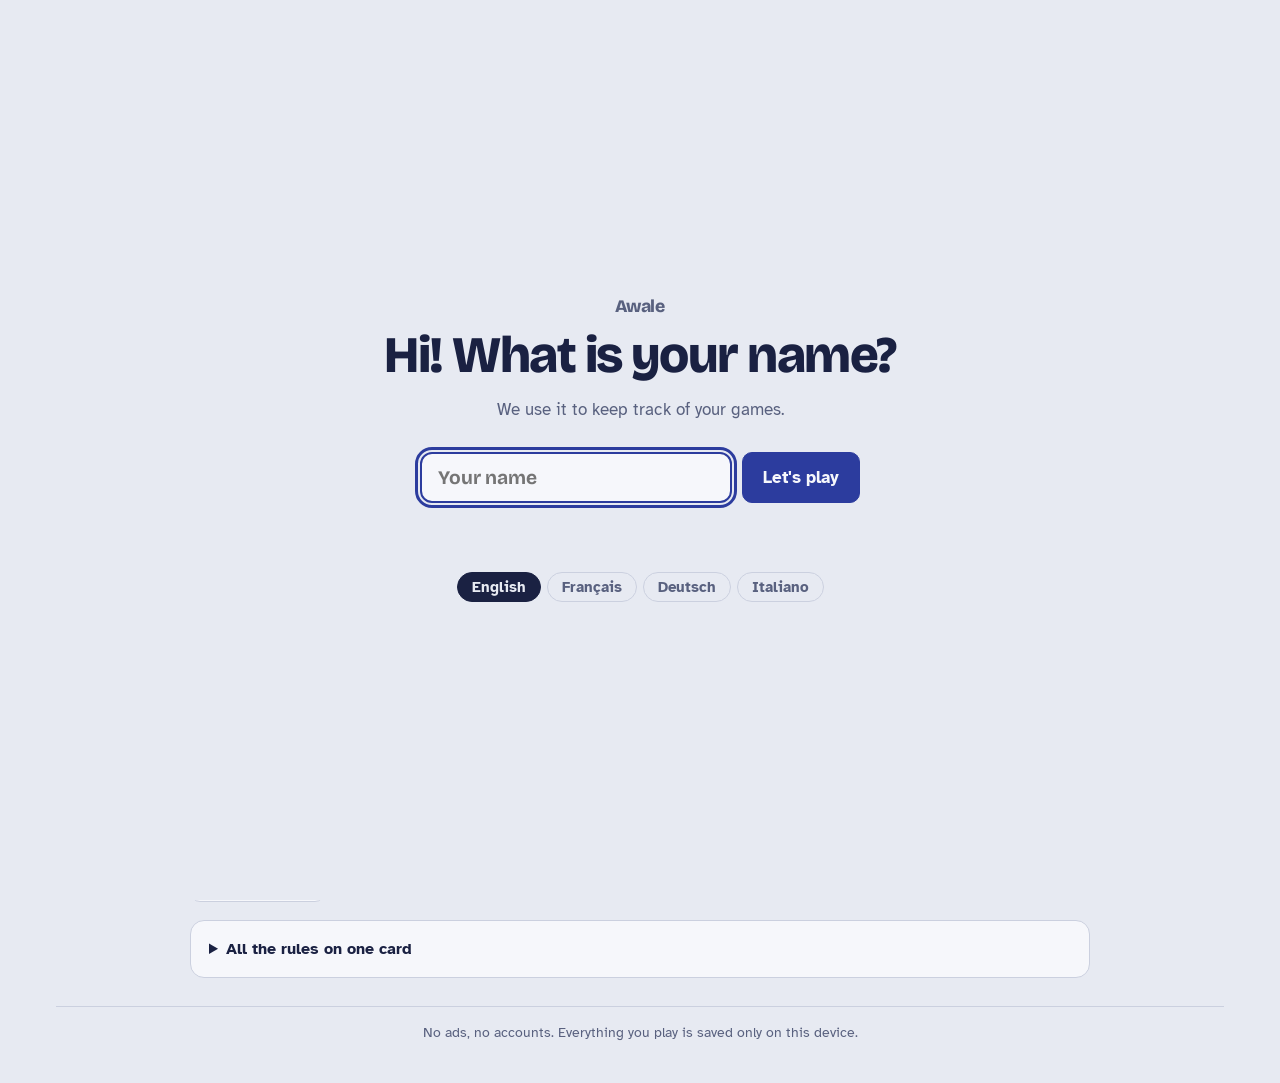
==== commit e7b99d65: "Show the flags of the countries where each game is played next to its name" ====
--- a/site/index.html
+++ b/site/index.html
@@ -76,6 +76,7 @@
   font: 800 clamp(2.2rem, 5vw, 3.2rem)/0.9 var(--f-display);
   letter-spacing: -0.03em; margin: 0; color: var(--ink);
 }
+.brand h1 .flags { font-size: .5em; letter-spacing: .08em; vertical-align: .3em; margin-left: .15em; cursor: default; }
 .tagline { margin: 6px 0 0; color: var(--muted); font-size: .95rem; }
 .modes { display: flex; gap: 4px; padding: 4px; border-radius: 999px; background: var(--panel); border: 1px solid var(--line); flex-wrap: wrap; }
 .modes button {
@@ -623,7 +624,7 @@
       </div>
     </div>
     <div class="brand">
-      <h1>Awale</h1>
+      <h1>Awale <span class="flags" role="img" data-i18n-aria="flags.awale" data-i18n-title="flags.awale">🇨🇮 🇬🇭 🇧🇯 🇹🇬</span></h1>
       <p class="tagline" data-i18n="app.tagline"></p>
     </div>
     <div class="top-right">
@@ -835,6 +836,8 @@
   S.en = {
     'pick.title': 'What do you want to play, {name}?',
     'pick.sub': 'You can switch at any time at the top of the page.',
+    'flags.awale': 'Played in Côte d\'Ivoire, Ghana, Benin and Togo',
+    'flags.bao': 'Played in Tanzania and Kenya',
     'pick.awale': '2 rows · West Africa · the easiest to start',
     'pick.bao': '4 rows · East Africa · long chains of moves',
     'game.switch': 'Game',
@@ -1071,6 +1074,8 @@
   S.fr = {
     'pick.title': 'À quoi veux-tu jouer, {name} ?',
     'pick.sub': 'Tu peux changer à tout moment en haut de la page.',
+    'flags.awale': 'Joué en Côte d\'Ivoire, au Ghana, au Bénin et au Togo',
+    'flags.bao': 'Joué en Tanzanie et au Kenya',
     'pick.awale': '2 rangées · Afrique de l\'Ouest · le plus simple pour débuter',
     'pick.bao': '4 rangées · Afrique de l\'Est · de longues chaînes de coups',
     'game.switch': 'Jeu',
@@ -1307,6 +1312,8 @@
   S.de = {
     'pick.title': 'Was möchtest du spielen, {name}?',
     'pick.sub': 'Du kannst oben auf der Seite jederzeit wechseln.',
+    'flags.awale': 'Gespielt in der Elfenbeinküste, Ghana, Benin und Togo',
+    'flags.bao': 'Gespielt in Tansania und Kenia',
     'pick.awale': '2 Reihen · Westafrika · am leichtesten für den Anfang',
     'pick.bao': '4 Reihen · Ostafrika · lange Zugketten',
     'game.switch': 'Spiel',
@@ -1543,6 +1550,8 @@
   S.it = {
     'pick.title': 'A cosa vuoi giocare, {name}?',
     'pick.sub': 'Puoi cambiare quando vuoi in alto nella pagina.',
+    'flags.awale': 'Giocato in Costa d\'Avorio, Ghana, Benin e Togo',
+    'flags.bao': 'Giocato in Tanzania e Kenya',
     'pick.awale': '2 file · Africa occidentale · il più facile per iniziare',
     'pick.bao': '4 file · Africa orientale · lunghe catene di mosse',
     'game.switch': 'Gioco',
@@ -3755,6 +3764,7 @@
   function applyStatic() {
     for (const el of document.querySelectorAll('[data-i18n]')) el.textContent = t(el.dataset.i18n);
     for (const el of document.querySelectorAll('[data-i18n-aria]')) el.setAttribute('aria-label', t(el.dataset.i18nAria));
+    for (const el of document.querySelectorAll('[data-i18n-title]')) el.title = t(el.dataset.i18nTitle);
     document.documentElement.lang = I18n.lang;
     const sel = $('lang-select');
     sel.innerHTML = I18n.LANGS.map((l) => '<option value="' + l.id + '">' + l.short + '</option>').join('');
